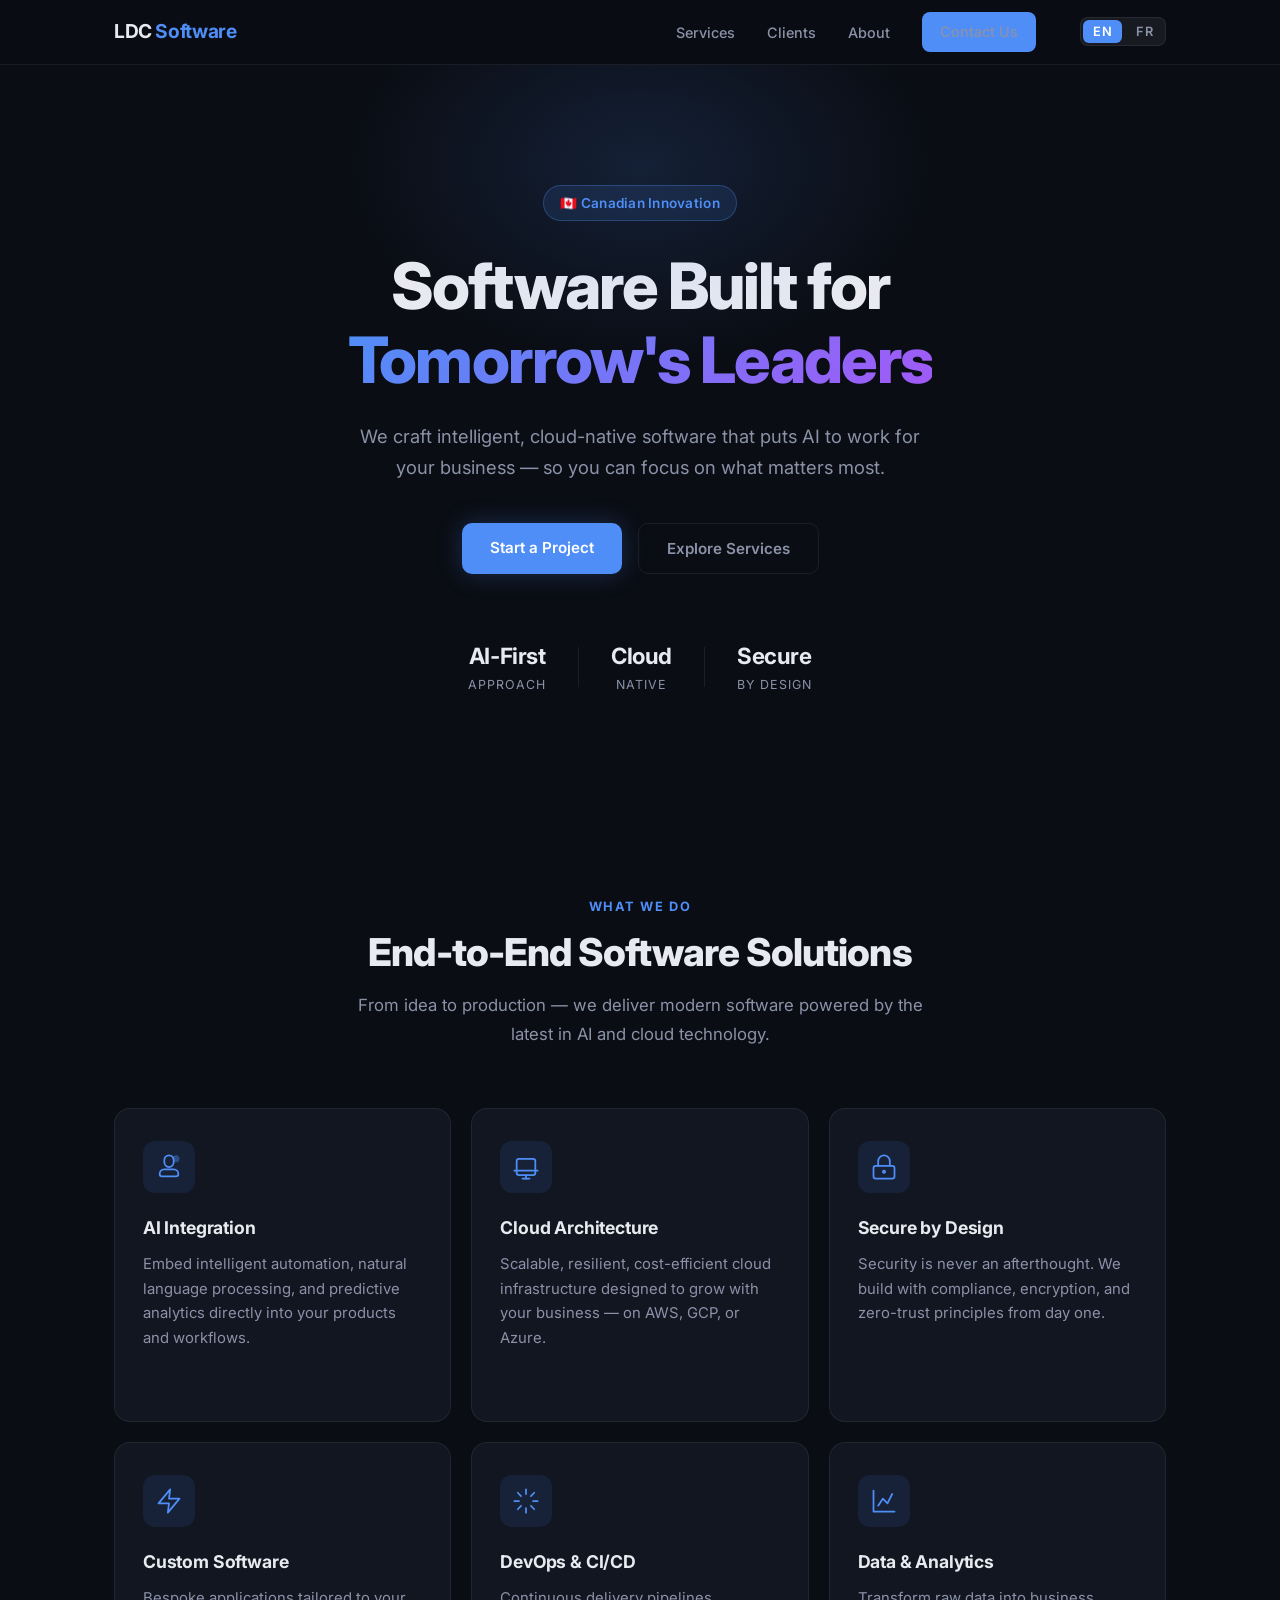
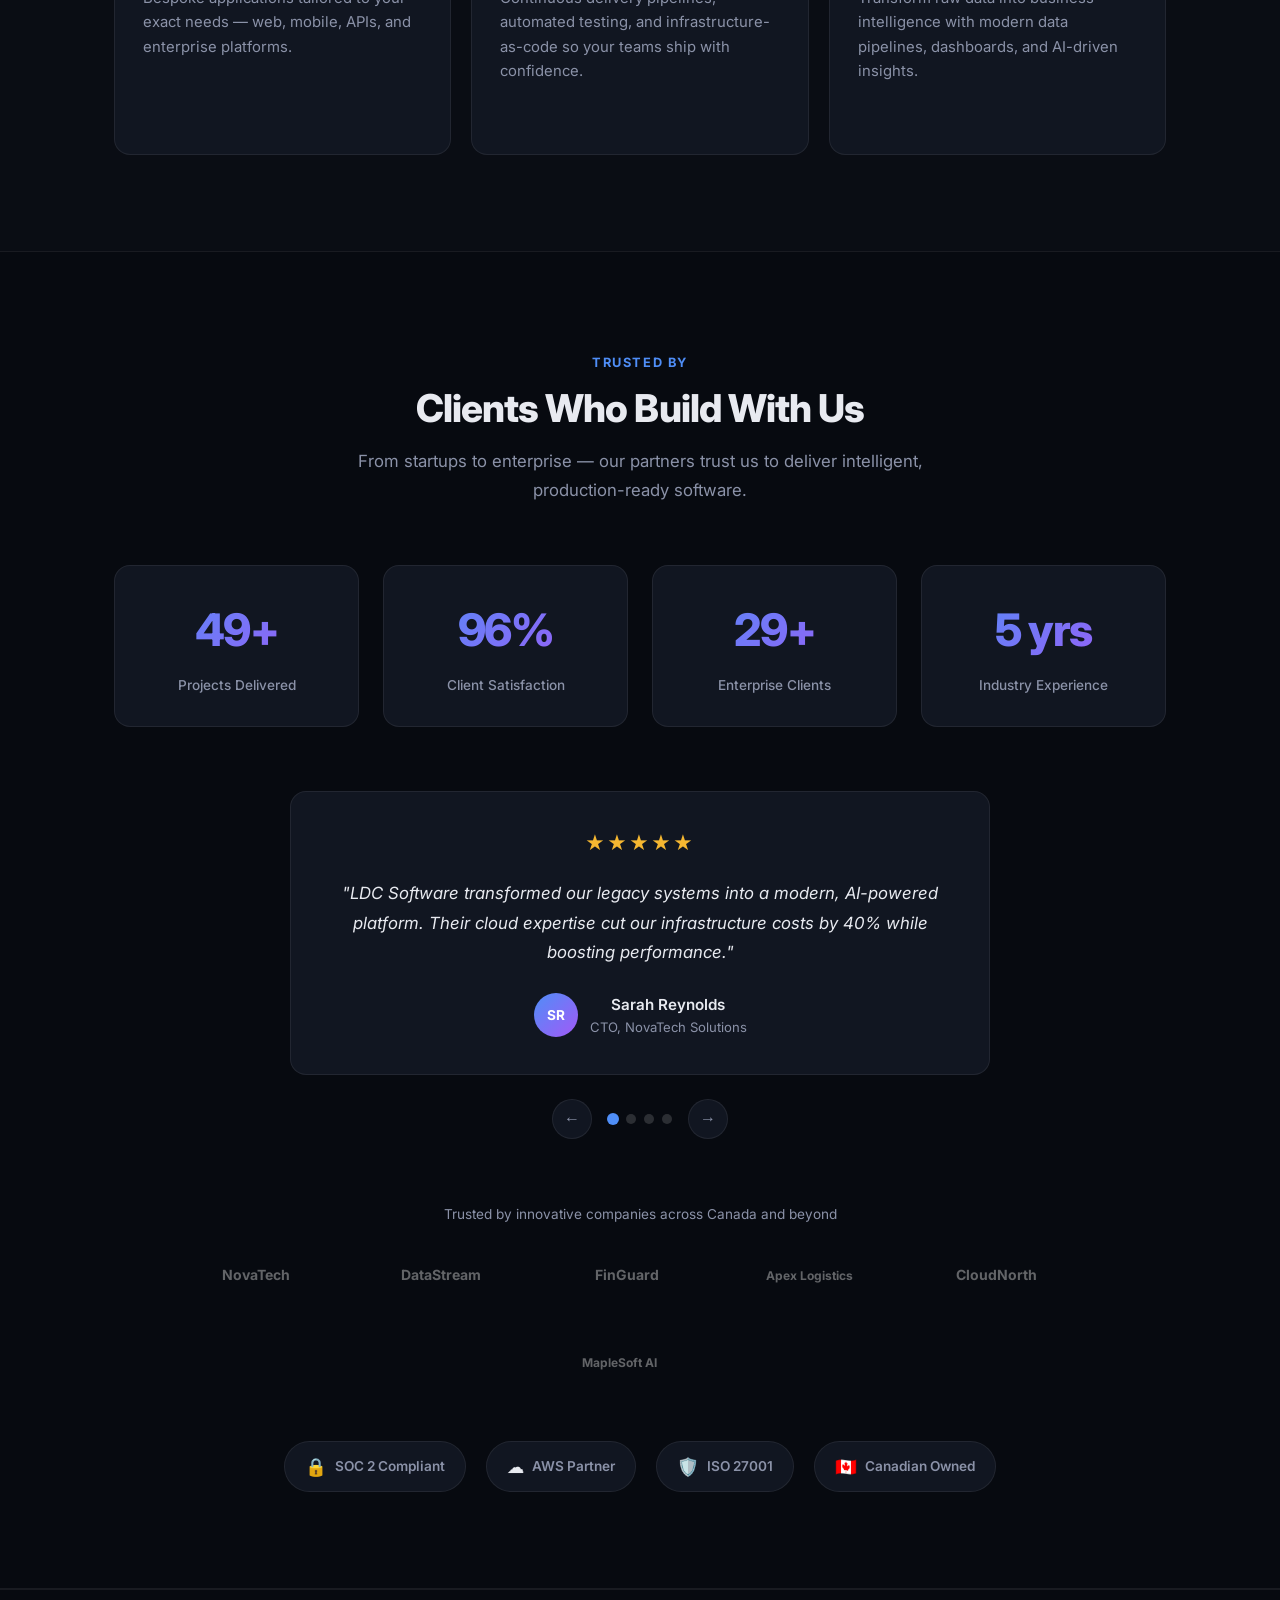
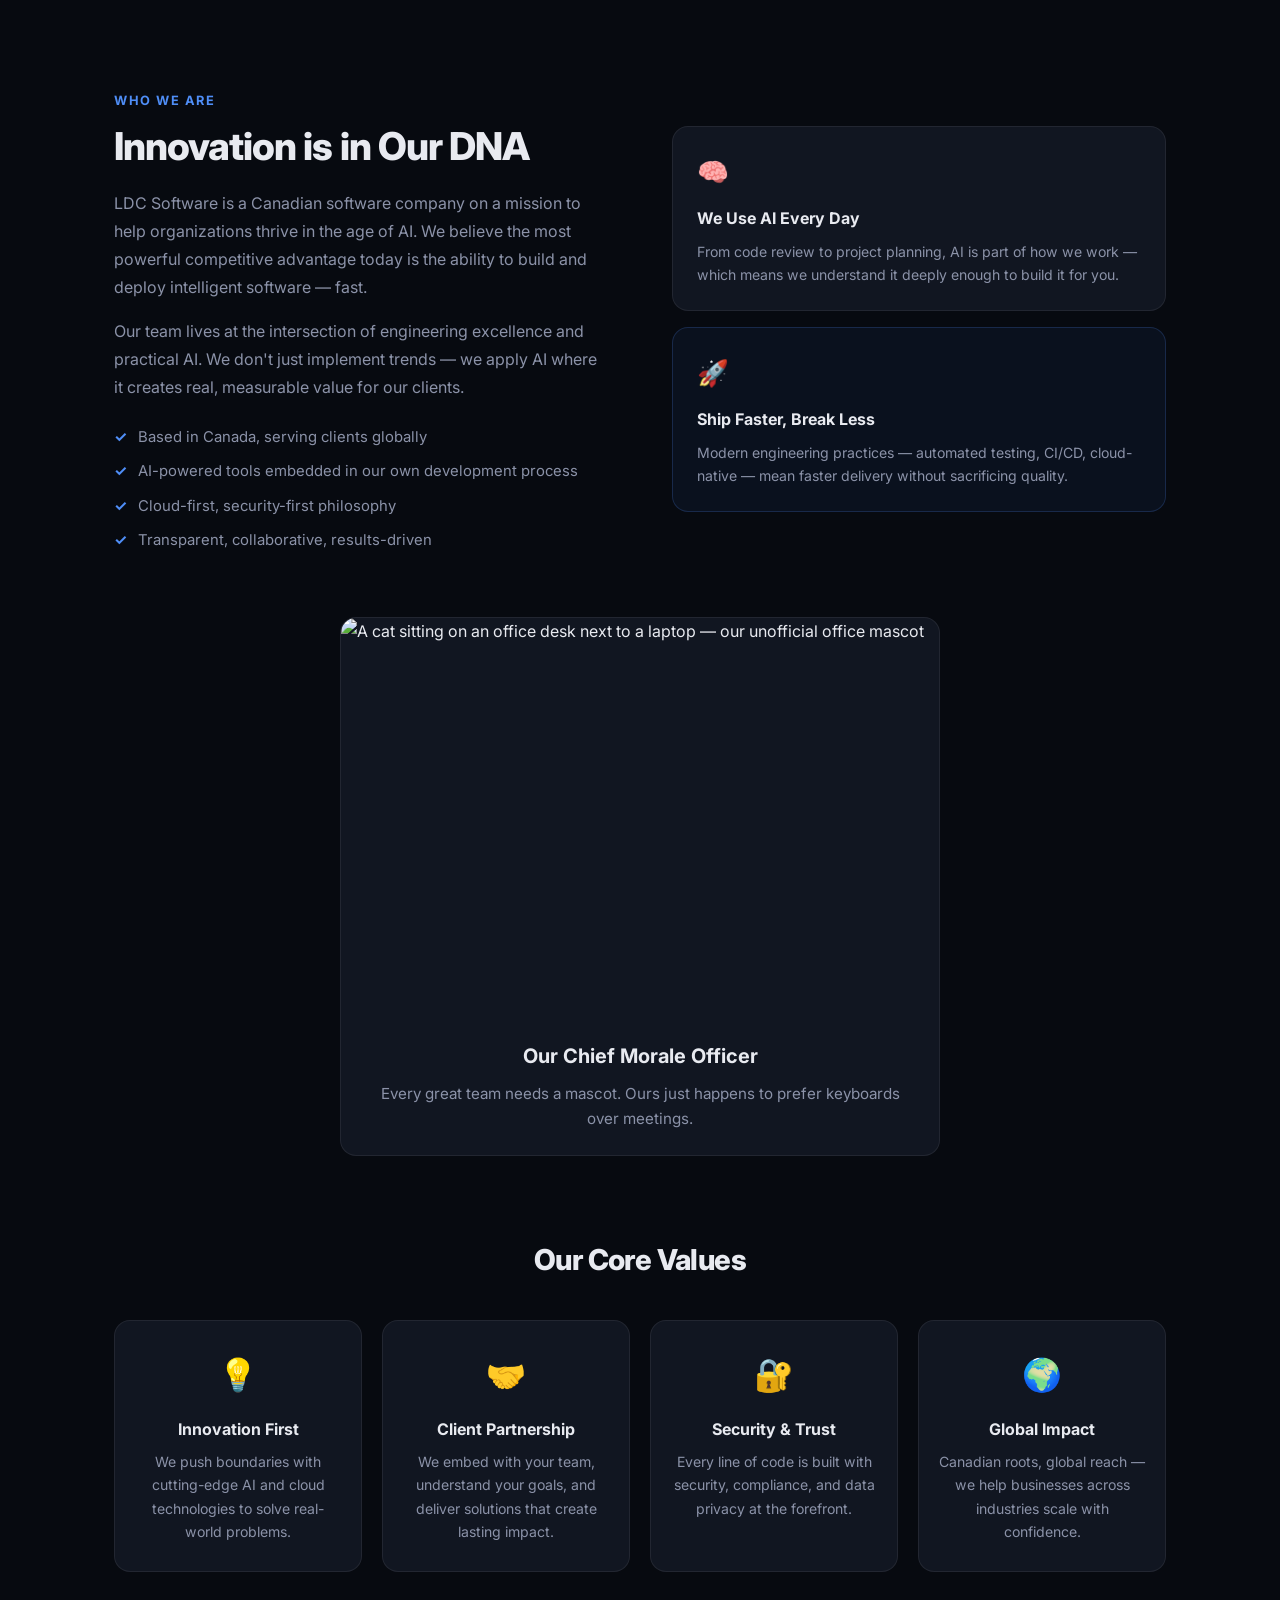
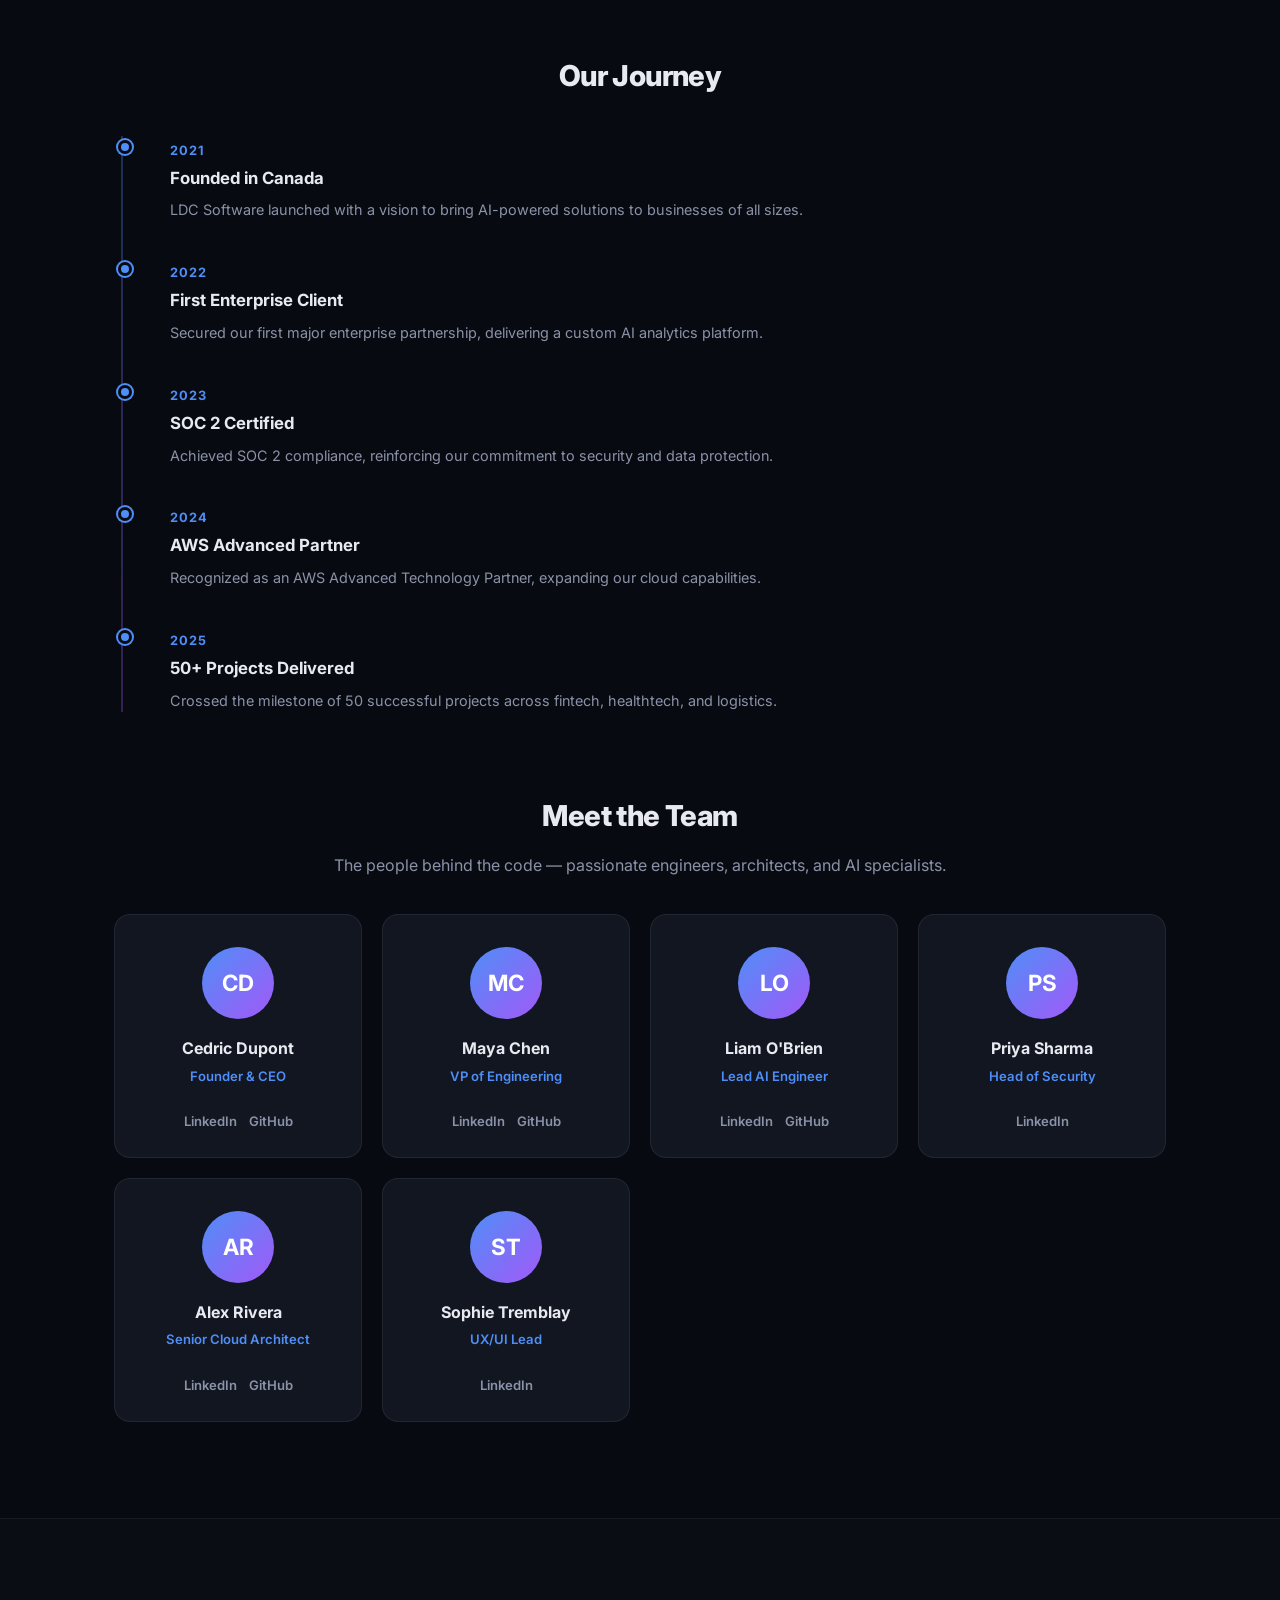
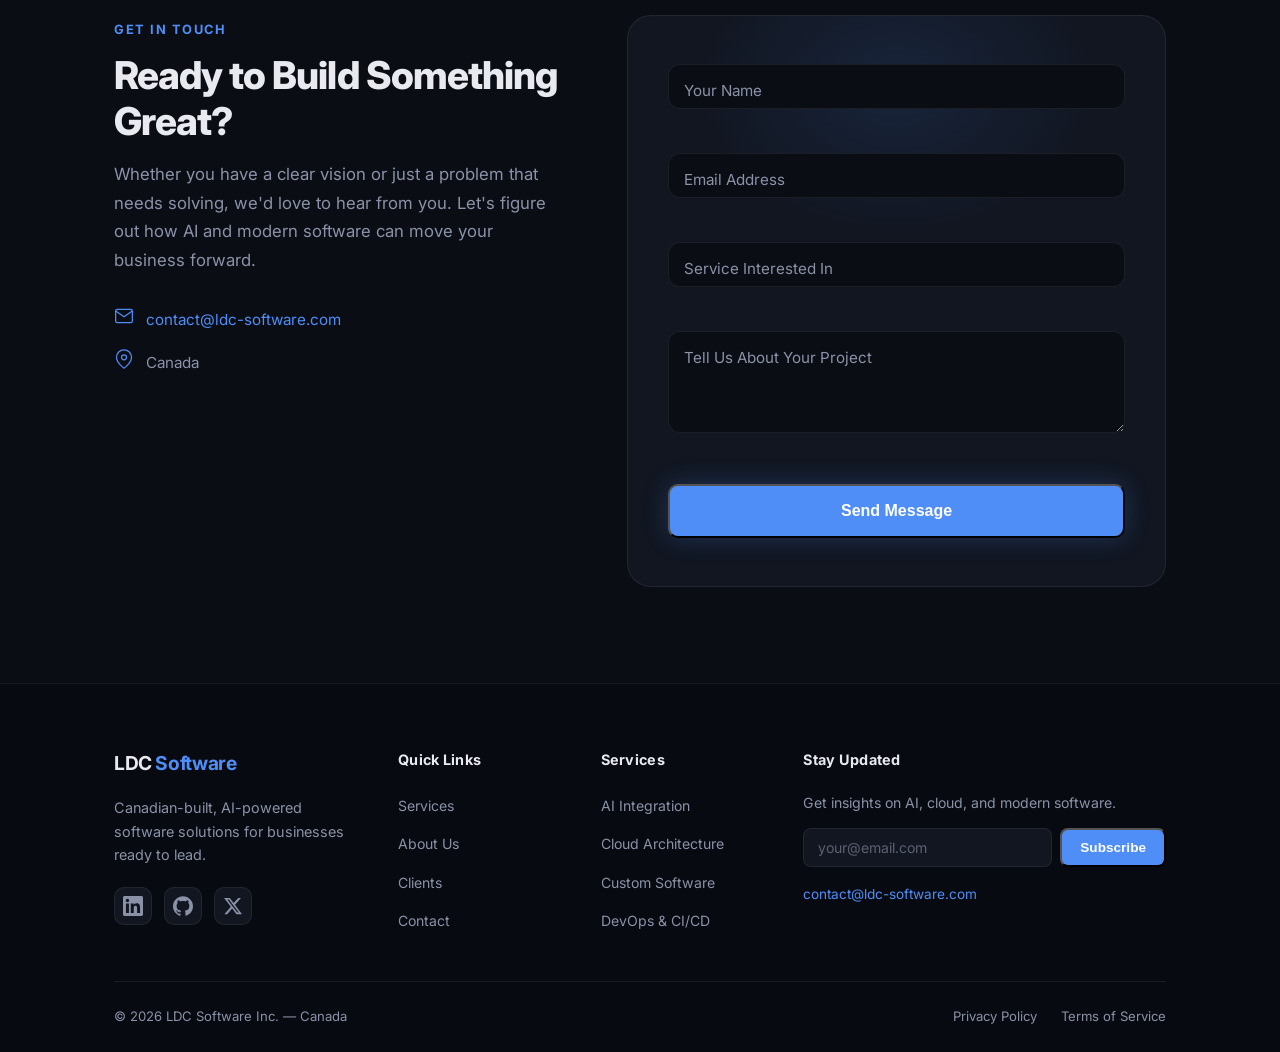
==== index.html @ b7e79dba "fix: cache-bust main.js to force i18n reload in browsers (LDC-26) Add ?v=2 version fingerprint to ma" ====
<!DOCTYPE html>
<html lang="en">
<head>
  <meta charset="UTF-8" />
  <meta name="viewport" content="width=device-width, initial-scale=1.0" />
  <meta name="description" content="LDC Software — Innovative AI-powered software solutions for Canadian businesses and beyond. Cloud-native, secure, and built with AI." />
  <meta name="robots" content="index, follow" />
  <meta name="author" content="LDC Software Inc." />
  <meta name="theme-color" content="#0a0d14" />
  <title>LDC Software | Innovative AI-Powered Solutions</title>

  <!-- Favicon -->
  <link rel="icon" type="image/svg+xml" href="data:image/svg+xml,%3Csvg xmlns='http://www.w3.org/2000/svg' viewBox='0 0 32 32'%3E%3Crect width='32' height='32' rx='6' fill='%230a0d14'/%3E%3Ctext x='4' y='23' font-family='system-ui,sans-serif' font-size='20' font-weight='800' fill='%234f8ef7'%3ELDC%3C/text%3E%3C/svg%3E" />

  <!-- Canonical URL -->
  <link rel="canonical" href="https://www.ldc-software.com/" />

  <!-- Open Graph -->
  <meta property="og:type" content="website" />
  <meta property="og:title" content="LDC Software | Innovative AI-Powered Solutions" />
  <meta property="og:description" content="We craft intelligent, cloud-native software that puts AI to work for your business — so you can focus on what matters most." />
  <meta property="og:url" content="https://www.ldc-software.com/" />
  <meta property="og:site_name" content="LDC Software" />
  <meta property="og:locale" content="en_CA" />
  <meta property="og:image" content="https://www.ldc-software.com/og-image.png" />
  <meta property="og:image:width" content="1200" />
  <meta property="og:image:height" content="630" />
  <meta property="og:image:alt" content="LDC Software — AI-powered software solutions" />

  <!-- Twitter Card -->
  <meta name="twitter:card" content="summary_large_image" />
  <meta name="twitter:title" content="LDC Software | Innovative AI-Powered Solutions" />
  <meta name="twitter:description" content="We craft intelligent, cloud-native software that puts AI to work for your business." />
  <meta name="twitter:image" content="https://www.ldc-software.com/og-image.png" />
  <meta name="twitter:image:alt" content="LDC Software — AI-powered software solutions" />
  <!-- Preconnect & Font Loading -->
  <link rel="preconnect" href="https://fonts.googleapis.com" />
  <link rel="preconnect" href="https://fonts.gstatic.com" crossorigin />
  <link rel="preload" href="https://fonts.googleapis.com/css2?family=Inter:wght@300;400;500;600;700;800&display=swap" as="style" />
  <link href="https://fonts.googleapis.com/css2?family=Inter:wght@300;400;500;600;700;800&display=swap" rel="stylesheet" />

  <!-- Preload critical JS -->
  <link rel="preload" href="main.js?v=2" as="script" />

  <!-- JSON-LD Structured Data -->
  <script type="application/ld+json">
  {
    "@context": "https://schema.org",
    "@type": "Organization",
    "name": "LDC Software Inc.",
    "url": "https://www.ldc-software.com",
    "logo": "https://www.ldc-software.com/logo.png",
    "description": "Canadian software company delivering innovative AI-powered, cloud-native software solutions for businesses.",
    "foundingDate": "2021",
    "foundingLocation": {
      "@type": "Place",
      "name": "Canada"
    },
    "contactPoint": {
      "@type": "ContactPoint",
      "email": "contact@ldc-software.com",
      "contactType": "customer service",
      "availableLanguage": ["English", "French"]
    },
    "sameAs": [],
    "areaServed": {
      "@type": "Country",
      "name": "Canada"
    },
    "knowsAbout": [
      "Artificial Intelligence",
      "Cloud Architecture",
      "Custom Software Development",
      "DevOps",
      "Data Analytics",
      "Cybersecurity"
    ]
  }
  </script>
  <script type="application/ld+json">
  {
    "@context": "https://schema.org",
    "@type": "WebSite",
    "name": "LDC Software",
    "url": "https://www.ldc-software.com",
    "description": "Innovative AI-powered software solutions for Canadian businesses and beyond.",
    "inLanguage": ["en", "fr"],
    "publisher": {
      "@type": "Organization",
      "name": "LDC Software Inc."
    }
  }
  </script>

  <!-- Critical CSS (above-the-fold) -->
  <style>
    *, *::before, *::after { box-sizing: border-box; margin: 0; padding: 0; }
    :root {
      --bg: #0a0d14; --bg-card: #111621; --bg-dark: #070a10;
      --border: rgba(255,255,255,0.07); --text: #e8eaf0; --text-muted: #8b92a8;
      --accent: #4f8ef7; --accent-2: #a259f7; --accent-glow: rgba(79,142,247,0.25);
      --radius: 16px; --font: 'Inter', system-ui, sans-serif;
    }
    html { scroll-behavior: smooth; }
    body {
      background: var(--bg); color: var(--text); font-family: var(--font);
      font-size: 16px; line-height: 1.65; -webkit-font-smoothing: antialiased;
    }
    .container { max-width: 1100px; margin: 0 auto; padding: 0 24px; }
    .nav {
      position: sticky; top: 0; z-index: 100; backdrop-filter: blur(16px);
      background: rgba(10,13,20,0.85); border-bottom: 1px solid var(--border);
      transition: background 0.3s, box-shadow 0.3s;
    }
    .nav-inner { display: flex; align-items: center; justify-content: space-between; height: 64px; }
    .logo { font-size: 1.2rem; font-weight: 700; color: var(--text); text-decoration: none; letter-spacing: -0.02em; }
    .logo span { color: var(--accent); }
    .nav-links { list-style: none; display: flex; align-items: center; gap: 32px; }
    .nav-links a { color: var(--text-muted); text-decoration: none; font-size: 0.9rem; font-weight: 500; transition: color 0.2s; }
    .nav-hamburger { display: none; }
    .btn {
      display: inline-block; padding: 12px 28px; border-radius: 10px;
      font-size: 0.95rem; font-weight: 600; text-decoration: none; transition: all 0.2s; cursor: pointer;
    }
    .btn-sm { padding: 8px 18px; font-size: 0.85rem; border-radius: 8px; background: var(--accent); color: #fff; }
    .btn-primary { background: var(--accent); color: #fff; box-shadow: 0 0 24px var(--accent-glow); }
    .btn-ghost { background: transparent; color: var(--text-muted); border: 1px solid var(--border); }
    .hero { position: relative; padding: 120px 0 100px; text-align: center; overflow: hidden; }
    .hero-glow {
      position: absolute; top: -100px; left: 50%; transform: translateX(-50%);
      width: 600px; height: 400px;
      background: radial-gradient(ellipse, rgba(79,142,247,0.15) 0%, transparent 70%); pointer-events: none;
    }
    .hero-badge {
      display: inline-block; background: rgba(79,142,247,0.12); border: 1px solid rgba(79,142,247,0.3);
      color: var(--accent); padding: 6px 16px; border-radius: 999px;
      font-size: 0.85rem; font-weight: 600; margin-bottom: 28px;
    }
    .hero-title { font-size: clamp(2.4rem, 5vw, 4rem); font-weight: 800; line-height: 1.15; letter-spacing: -0.03em; margin-bottom: 24px; }
    .gradient-text {
      background: linear-gradient(135deg, var(--accent), var(--accent-2));
      -webkit-background-clip: text; -webkit-text-fill-color: transparent; background-clip: text;
    }
    .hero-subtitle { color: var(--text-muted); font-size: 1.15rem; max-width: 560px; margin: 0 auto 40px; line-height: 1.7; }
    .hero-actions { display: flex; justify-content: center; gap: 16px; flex-wrap: wrap; margin-bottom: 64px; }
    .hero-stats { display: flex; justify-content: center; align-items: center; gap: 32px; flex-wrap: wrap; }
    .stat { display: flex; flex-direction: column; align-items: center; }
    .stat-number { font-size: 1.4rem; font-weight: 700; color: var(--text); letter-spacing: -0.02em; }
    .stat-label { font-size: 0.78rem; color: var(--text-muted); text-transform: uppercase; letter-spacing: 0.08em; }
    .stat-divider { width: 1px; height: 40px; background: var(--border); }
    .lang-toggle { display: flex; gap: 4px; background: rgba(255,255,255,0.05); border-radius: 8px; padding: 3px; }
    .lang-btn { background: transparent; border: none; color: var(--text-muted); padding: 4px 10px; border-radius: 6px; font-size: 0.8rem; font-weight: 600; cursor: pointer; }
    .lang-btn.active { background: var(--accent); color: #fff; }
    .skip-link {
      position: absolute; left: -9999px; top: auto; width: 1px; height: 1px; overflow: hidden;
      background: var(--accent); color: #fff; padding: 12px 24px; border-radius: 0 0 8px 0;
      font-size: 0.9rem; font-weight: 600; text-decoration: none; z-index: 9999;
    }
    .skip-link:focus { position: fixed; left: 0; top: 0; width: auto; height: auto; overflow: visible; }
  </style>

  <!-- Defer non-critical CSS -->
  <link rel="stylesheet" href="styles.css" media="print" onload="this.media='all'" />
  <noscript><link rel="stylesheet" href="styles.css" /></noscript>
</head>
<body>

  <!-- Skip to main content (accessibility) -->
  <a href="#main-content" class="skip-link">Skip to main content</a>

  <!-- Navigation -->
  <nav class="nav" id="main-nav">
    <div class="container nav-inner">
      <a href="#" class="logo" id="logo-home" aria-label="LDC Software — scroll to top">LDC <span>Software</span></a>
      <button class="nav-hamburger" id="nav-hamburger" aria-label="Open navigation menu" aria-expanded="false" aria-controls="nav-menu">
        <span class="hamburger-line"></span>
        <span class="hamburger-line"></span>
        <span class="hamburger-line"></span>
      </button>
      <ul class="nav-links" id="nav-menu" role="list">
        <li><a href="#services" class="nav-link" data-section="services" data-i18n="nav_services">Services</a></li>
        <li><a href="#social-proof" class="nav-link" data-section="social-proof" data-i18n="nav_clients">Clients</a></li>
        <li><a href="#about" class="nav-link" data-section="about" data-i18n="nav_about">About</a></li>
        <li><a href="#contact" class="btn btn-sm" data-i18n="nav_contact">Contact Us</a></li>
        <li>
          <div class="lang-toggle" role="radiogroup" aria-label="Language">
            <button class="lang-btn active" data-lang="en" role="radio" aria-checked="true">EN</button>
            <button class="lang-btn" data-lang="fr" role="radio" aria-checked="false">FR</button>
          </div>
        </li>
      </ul>
    </div>
  </nav>

  <main id="main-content">
  <!-- Hero -->
  <section class="hero">
    <div class="container">
      <div class="hero-badge" data-i18n="hero_badge">🇨🇦 Canadian Innovation</div>
      <h1 class="hero-title" data-i18n="hero_title_html">
        Software Built for<br />
        <span class="gradient-text">Tomorrow's Leaders</span>
      </h1>
      <p class="hero-subtitle" data-i18n="hero_subtitle">
        We craft intelligent, cloud-native software that puts AI to work for your business —
        so you can focus on what matters most.
      </p>
      <div class="hero-actions">
        <a href="#contact" class="btn btn-primary" data-i18n="hero_cta_1">Start a Project</a>
        <a href="#services" class="btn btn-ghost" data-i18n="hero_cta_2">Explore Services</a>
      </div>
      <div class="hero-stats">
        <div class="stat">
          <span class="stat-number" data-i18n="hero_stat1_num">AI-First</span>
          <span class="stat-label" data-i18n="hero_stat1_label">Approach</span>
        </div>
        <div class="stat-divider"></div>
        <div class="stat">
          <span class="stat-number" data-i18n="hero_stat2_num">Cloud</span>
          <span class="stat-label" data-i18n="hero_stat2_label">Native</span>
        </div>
        <div class="stat-divider"></div>
        <div class="stat">
          <span class="stat-number" data-i18n="hero_stat3_num">Secure</span>
          <span class="stat-label" data-i18n="hero_stat3_label">By Design</span>
        </div>
      </div>
    </div>
    <div class="hero-glow"></div>
  </section>

  <!-- Services -->
  <section class="section" id="services">
    <div class="container">
      <div class="section-header">
        <span class="section-tag" data-i18n="services_tag">What We Do</span>
        <h2 class="section-title" data-i18n="services_title">End-to-End Software Solutions</h2>
        <p class="section-desc" data-i18n="services_desc">
          From idea to production — we deliver modern software powered by the latest in AI and cloud technology.
        </p>
      </div>

      <div class="services-grid">
        <a href="#contact" class="service-card reveal-on-scroll" aria-label="AI Integration — learn more">
          <div class="service-icon" aria-hidden="true">
            <svg width="28" height="28" viewBox="0 0 24 24" fill="none" stroke="currentColor" stroke-width="1.5" stroke-linecap="round" stroke-linejoin="round">
              <path d="M12 2a4 4 0 0 1 4 4v2a4 4 0 0 1-8 0V6a4 4 0 0 1 4-4z"/>
              <path d="M16 14H8a4 4 0 0 0-4 4v0a2 2 0 0 0 2 2h12a2 2 0 0 0 2-2v0a4 4 0 0 0-4-4z"/>
              <circle cx="18" cy="5" r="3" fill="currentColor" stroke="none" opacity="0.4"/>
            </svg>
          </div>
          <h3 class="service-title" data-i18n="svc1_title">AI Integration</h3>
          <p class="service-desc" data-i18n="svc1_desc">Embed intelligent automation, natural language processing, and predictive analytics directly into your products and workflows.</p>
          <span class="service-link" data-i18n="svc_learn_html">Learn more <span aria-hidden="true">&rarr;</span></span>
        </a>
        <a href="#contact" class="service-card reveal-on-scroll" aria-label="Cloud Architecture — learn more">
          <div class="service-icon" aria-hidden="true">
            <svg width="28" height="28" viewBox="0 0 24 24" fill="none" stroke="currentColor" stroke-width="1.5" stroke-linecap="round" stroke-linejoin="round">
              <path d="M6 19a2 2 0 0 1-2-2V7a2 2 0 0 1 2-2h12a2 2 0 0 1 2 2v10a2 2 0 0 1-2 2H6z"/>
              <path d="M2 15h20"/>
              <path d="M9 22h6"/>
              <path d="M12 19v3"/>
            </svg>
          </div>
          <h3 class="service-title" data-i18n="svc2_title">Cloud Architecture</h3>
          <p class="service-desc" data-i18n="svc2_desc">Scalable, resilient, cost-efficient cloud infrastructure designed to grow with your business — on AWS, GCP, or Azure.</p>
          <span class="service-link" data-i18n="svc_learn_html">Learn more <span aria-hidden="true">&rarr;</span></span>
        </a>
        <a href="#contact" class="service-card reveal-on-scroll" aria-label="Secure by Design — learn more">
          <div class="service-icon" aria-hidden="true">
            <svg width="28" height="28" viewBox="0 0 24 24" fill="none" stroke="currentColor" stroke-width="1.5" stroke-linecap="round" stroke-linejoin="round">
              <rect x="3" y="11" width="18" height="11" rx="2"/>
              <path d="M7 11V7a5 5 0 0 1 10 0v4"/>
              <circle cx="12" cy="16" r="1"/>
            </svg>
          </div>
          <h3 class="service-title" data-i18n="svc3_title">Secure by Design</h3>
          <p class="service-desc" data-i18n="svc3_desc">Security is never an afterthought. We build with compliance, encryption, and zero-trust principles from day one.</p>
          <span class="service-link" data-i18n="svc_learn_html">Learn more <span aria-hidden="true">&rarr;</span></span>
        </a>
        <a href="#contact" class="service-card reveal-on-scroll" aria-label="Custom Software — learn more">
          <div class="service-icon" aria-hidden="true">
            <svg width="28" height="28" viewBox="0 0 24 24" fill="none" stroke="currentColor" stroke-width="1.5" stroke-linecap="round" stroke-linejoin="round">
              <path d="M13 2L3 14h9l-1 8 10-12h-9l1-8z"/>
            </svg>
          </div>
          <h3 class="service-title" data-i18n="svc4_title">Custom Software</h3>
          <p class="service-desc" data-i18n="svc4_desc">Bespoke applications tailored to your exact needs — web, mobile, APIs, and enterprise platforms.</p>
          <span class="service-link" data-i18n="svc_learn_html">Learn more <span aria-hidden="true">&rarr;</span></span>
        </a>
        <a href="#contact" class="service-card reveal-on-scroll" aria-label="DevOps and CI/CD — learn more">
          <div class="service-icon" aria-hidden="true">
            <svg width="28" height="28" viewBox="0 0 24 24" fill="none" stroke="currentColor" stroke-width="1.5" stroke-linecap="round" stroke-linejoin="round">
              <path d="M12 2v4M12 18v4M4.93 4.93l2.83 2.83M16.24 16.24l2.83 2.83M2 12h4M18 12h4M4.93 19.07l2.83-2.83M16.24 7.76l2.83-2.83"/>
            </svg>
          </div>
          <h3 class="service-title" data-i18n="svc5_title">DevOps & CI/CD</h3>
          <p class="service-desc" data-i18n="svc5_desc">Continuous delivery pipelines, automated testing, and infrastructure-as-code so your teams ship with confidence.</p>
          <span class="service-link" data-i18n="svc_learn_html">Learn more <span aria-hidden="true">&rarr;</span></span>
        </a>
        <a href="#contact" class="service-card reveal-on-scroll" aria-label="Data and Analytics — learn more">
          <div class="service-icon" aria-hidden="true">
            <svg width="28" height="28" viewBox="0 0 24 24" fill="none" stroke="currentColor" stroke-width="1.5" stroke-linecap="round" stroke-linejoin="round">
              <path d="M3 3v18h18"/>
              <path d="M7 16l4-6 4 4 4-8"/>
            </svg>
          </div>
          <h3 class="service-title" data-i18n="svc6_title">Data & Analytics</h3>
          <p class="service-desc" data-i18n="svc6_desc">Transform raw data into business intelligence with modern data pipelines, dashboards, and AI-driven insights.</p>
          <span class="service-link" data-i18n="svc_learn_html">Learn more <span aria-hidden="true">&rarr;</span></span>
        </a>
      </div>
    </div>
  </section>

  <!-- Social Proof -->
  <section class="section section-dark" id="social-proof">
    <div class="container">
      <div class="section-header">
        <span class="section-tag" data-i18n="proof_tag">Trusted By</span>
        <h2 class="section-title" data-i18n="proof_title">Clients Who Build With Us</h2>
        <p class="section-desc" data-i18n="proof_desc">
          From startups to enterprise — our partners trust us to deliver intelligent, production-ready software.
        </p>
      </div>

      <!-- Stats Counter -->
      <div class="proof-stats" aria-label="Key metrics">
        <div class="proof-stat">
          <span class="proof-stat-number" data-target="50" data-suffix="+">0</span>
          <span class="proof-stat-label" data-i18n="proof_stat1">Projects Delivered</span>
        </div>
        <div class="proof-stat">
          <span class="proof-stat-number" data-target="98" data-suffix="%">0</span>
          <span class="proof-stat-label" data-i18n="proof_stat2">Client Satisfaction</span>
        </div>
        <div class="proof-stat">
          <span class="proof-stat-number" data-target="30" data-suffix="+">0</span>
          <span class="proof-stat-label" data-i18n="proof_stat3">Enterprise Clients</span>
        </div>
        <div class="proof-stat">
          <span class="proof-stat-number" data-target="5" data-suffix=" yrs">0</span>
          <span class="proof-stat-label" data-i18n="proof_stat4">Industry Experience</span>
        </div>
      </div>

      <!-- Testimonial Carousel -->
      <div class="testimonial-carousel" role="region" aria-label="Client testimonials" aria-roledescription="carousel">
        <div class="testimonial-track" aria-live="polite">
          <div class="testimonial-slide active" role="group" aria-roledescription="slide" aria-label="Testimonial 1 of 4">
            <div class="testimonial-card">
              <div class="testimonial-stars" aria-label="5 out of 5 stars">★★★★★</div>
              <blockquote class="testimonial-quote">
                "LDC Software transformed our legacy systems into a modern, AI-powered platform. Their cloud expertise cut our infrastructure costs by 40% while boosting performance."
              </blockquote>
              <div class="testimonial-author">
                <div class="testimonial-avatar" aria-hidden="true">SR</div>
                <div>
                  <p class="testimonial-name">Sarah Reynolds</p>
                  <p class="testimonial-role">CTO, NovaTech Solutions</p>
                </div>
              </div>
            </div>
          </div>
          <div class="testimonial-slide" role="group" aria-roledescription="slide" aria-label="Testimonial 2 of 4">
            <div class="testimonial-card">
              <div class="testimonial-stars" aria-label="5 out of 5 stars">★★★★★</div>
              <blockquote class="testimonial-quote">
                "The team delivered our custom analytics dashboard in record time. Their AI integration expertise is genuinely world-class — it's now our biggest competitive edge."
              </blockquote>
              <div class="testimonial-author">
                <div class="testimonial-avatar" aria-hidden="true">MP</div>
                <div>
                  <p class="testimonial-name">Marcus Pelletier</p>
                  <p class="testimonial-role">VP Engineering, DataStream Inc.</p>
                </div>
              </div>
            </div>
          </div>
          <div class="testimonial-slide" role="group" aria-roledescription="slide" aria-label="Testimonial 3 of 4">
            <div class="testimonial-card">
              <div class="testimonial-stars" aria-label="5 out of 5 stars">★★★★★</div>
              <blockquote class="testimonial-quote">
                "Security-first is not just a buzzword with LDC. They architected our fintech platform with zero-trust principles, and we passed SOC 2 compliance on the first audit."
              </blockquote>
              <div class="testimonial-author">
                <div class="testimonial-avatar" aria-hidden="true">AL</div>
                <div>
                  <p class="testimonial-name">Anika Larsen</p>
                  <p class="testimonial-role">CEO, FinGuard Technologies</p>
                </div>
              </div>
            </div>
          </div>
          <div class="testimonial-slide" role="group" aria-roledescription="slide" aria-label="Testimonial 4 of 4">
            <div class="testimonial-card">
              <div class="testimonial-stars" aria-label="5 out of 5 stars">★★★★★</div>
              <blockquote class="testimonial-quote">
                "From initial concept to production deployment, LDC was an extension of our team. Their DevOps pipeline cut our release cycle from weeks to hours."
              </blockquote>
              <div class="testimonial-author">
                <div class="testimonial-avatar" aria-hidden="true">JW</div>
                <div>
                  <p class="testimonial-name">James Whitfield</p>
                  <p class="testimonial-role">Director of Product, Apex Logistics</p>
                </div>
              </div>
            </div>
          </div>
        </div>
        <div class="testimonial-controls">
          <button class="testimonial-btn testimonial-prev" aria-label="Previous testimonial">&larr;</button>
          <div class="testimonial-dots" role="tablist" aria-label="Testimonial navigation">
            <button class="testimonial-dot active" role="tab" aria-selected="true" aria-label="Show testimonial 1"></button>
            <button class="testimonial-dot" role="tab" aria-selected="false" aria-label="Show testimonial 2"></button>
            <button class="testimonial-dot" role="tab" aria-selected="false" aria-label="Show testimonial 3"></button>
            <button class="testimonial-dot" role="tab" aria-selected="false" aria-label="Show testimonial 4"></button>
          </div>
          <button class="testimonial-btn testimonial-next" aria-label="Next testimonial">&rarr;</button>
        </div>
      </div>

      <!-- Client Logos -->
      <div class="client-logos" aria-label="Our clients">
        <p class="client-logos-label">Trusted by innovative companies across Canada and beyond</p>
        <div class="logo-bar">
          <div class="client-logo">
            <svg width="120" height="32" viewBox="0 0 120 32" fill="currentColor" aria-label="NovaTech">
              <text x="10" y="22" font-family="Inter, sans-serif" font-size="14" font-weight="700">NovaTech</text>
            </svg>
          </div>
          <div class="client-logo">
            <svg width="120" height="32" viewBox="0 0 120 32" fill="currentColor" aria-label="DataStream">
              <text x="5" y="22" font-family="Inter, sans-serif" font-size="14" font-weight="700">DataStream</text>
            </svg>
          </div>
          <div class="client-logo">
            <svg width="120" height="32" viewBox="0 0 120 32" fill="currentColor" aria-label="FinGuard">
              <text x="15" y="22" font-family="Inter, sans-serif" font-size="14" font-weight="700">FinGuard</text>
            </svg>
          </div>
          <div class="client-logo">
            <svg width="120" height="32" viewBox="0 0 120 32" fill="currentColor" aria-label="Apex Logistics">
              <text x="2" y="22" font-family="Inter, sans-serif" font-size="12" font-weight="700">Apex Logistics</text>
            </svg>
          </div>
          <div class="client-logo">
            <svg width="120" height="32" viewBox="0 0 120 32" fill="currentColor" aria-label="CloudNorth">
              <text x="8" y="22" font-family="Inter, sans-serif" font-size="14" font-weight="700">CloudNorth</text>
            </svg>
          </div>
          <div class="client-logo">
            <svg width="120" height="32" viewBox="0 0 120 32" fill="currentColor" aria-label="MapleSoft AI">
              <text x="2" y="22" font-family="Inter, sans-serif" font-size="12" font-weight="700">MapleSoft AI</text>
            </svg>
          </div>
        </div>
      </div>

      <!-- Trust Badges -->
      <div class="trust-badges" aria-label="Trust certifications">
        <div class="trust-badge">
          <span class="trust-badge-icon">🔒</span>
          <span class="trust-badge-text">SOC 2 Compliant</span>
        </div>
        <div class="trust-badge">
          <span class="trust-badge-icon">☁️</span>
          <span class="trust-badge-text">AWS Partner</span>
        </div>
        <div class="trust-badge">
          <span class="trust-badge-icon">🛡️</span>
          <span class="trust-badge-text">ISO 27001</span>
        </div>
        <div class="trust-badge">
          <span class="trust-badge-icon">🇨🇦</span>
          <span class="trust-badge-text">Canadian Owned</span>
        </div>
      </div>
    </div>
  </section>

  <!-- About -->
  <section class="section section-dark" id="about">
    <div class="container">
      <!-- Story & Mission -->
      <div class="about-grid">
        <div class="about-content">
          <span class="section-tag" data-i18n="about_tag">Who We Are</span>
          <h2 class="section-title" data-i18n="about_title">Innovation is in Our DNA</h2>
          <p data-i18n="about_p1">
            LDC Software is a Canadian software company on a mission to help organizations thrive in the age of AI.
            We believe the most powerful competitive advantage today is the ability to build and deploy intelligent software — fast.
          </p>
          <p data-i18n="about_p2">
            Our team lives at the intersection of engineering excellence and practical AI. We don't just implement trends —
            we apply AI where it creates real, measurable value for our clients.
          </p>
          <ul class="check-list">
            <li data-i18n="about_li1">Based in Canada, serving clients globally</li>
            <li data-i18n="about_li2">AI-powered tools embedded in our own development process</li>
            <li data-i18n="about_li3">Cloud-first, security-first philosophy</li>
            <li data-i18n="about_li4">Transparent, collaborative, results-driven</li>
          </ul>
        </div>
        <div class="about-visual">
          <div class="visual-card">
            <div class="visual-icon">🧠</div>
            <p class="visual-title">We Use AI Every Day</p>
            <p class="visual-desc">From code review to project planning, AI is part of how we work — which means we understand it deeply enough to build it for you.</p>
          </div>
          <div class="visual-card visual-card-accent">
            <div class="visual-icon">🚀</div>
            <p class="visual-title">Ship Faster, Break Less</p>
            <p class="visual-desc">Modern engineering practices — automated testing, CI/CD, cloud-native — mean faster delivery without sacrificing quality.</p>
          </div>
        </div>
      </div>

      <!-- Office Cat — Our Mascot -->
      <div class="office-cat-section reveal-on-scroll">
        <div class="office-cat-card">
          <img
            src="https://cdn.pixabay.com/photo/2024/02/28/07/42/european-shorthair-8601492_960_720.jpg"
            alt="A cat sitting on an office desk next to a laptop — our unofficial office mascot"
            class="office-cat-img"
            loading="lazy"
            width="800"
            height="533"
          />
          <div class="office-cat-caption">
            <p class="office-cat-title" data-i18n="cat_title">Our Chief Morale Officer</p>
            <p class="office-cat-desc" data-i18n="cat_desc">Every great team needs a mascot. Ours just happens to prefer keyboards over meetings.</p>
          </div>
        </div>
      </div>

      <!-- Company Values -->
      <div class="values-section" aria-label="Our values">
        <h3 class="values-heading">Our Core Values</h3>
        <div class="values-grid">
          <div class="value-card reveal-on-scroll">
            <div class="value-icon">💡</div>
            <h4 class="value-title">Innovation First</h4>
            <p class="value-desc">We push boundaries with cutting-edge AI and cloud technologies to solve real-world problems.</p>
          </div>
          <div class="value-card reveal-on-scroll">
            <div class="value-icon">🤝</div>
            <h4 class="value-title">Client Partnership</h4>
            <p class="value-desc">We embed with your team, understand your goals, and deliver solutions that create lasting impact.</p>
          </div>
          <div class="value-card reveal-on-scroll">
            <div class="value-icon">🔐</div>
            <h4 class="value-title">Security & Trust</h4>
            <p class="value-desc">Every line of code is built with security, compliance, and data privacy at the forefront.</p>
          </div>
          <div class="value-card reveal-on-scroll">
            <div class="value-icon">🌍</div>
            <h4 class="value-title">Global Impact</h4>
            <p class="value-desc">Canadian roots, global reach — we help businesses across industries scale with confidence.</p>
          </div>
        </div>
      </div>

      <!-- Timeline / Milestones -->
      <div class="timeline-section" aria-label="Company milestones">
        <h3 class="timeline-heading">Our Journey</h3>
        <div class="timeline">
          <div class="timeline-item reveal-on-scroll" data-year="2021">
            <div class="timeline-marker"></div>
            <div class="timeline-content">
              <span class="timeline-year">2021</span>
              <h4>Founded in Canada</h4>
              <p>LDC Software launched with a vision to bring AI-powered solutions to businesses of all sizes.</p>
            </div>
          </div>
          <div class="timeline-item reveal-on-scroll" data-year="2022">
            <div class="timeline-marker"></div>
            <div class="timeline-content">
              <span class="timeline-year">2022</span>
              <h4>First Enterprise Client</h4>
              <p>Secured our first major enterprise partnership, delivering a custom AI analytics platform.</p>
            </div>
          </div>
          <div class="timeline-item reveal-on-scroll" data-year="2023">
            <div class="timeline-marker"></div>
            <div class="timeline-content">
              <span class="timeline-year">2023</span>
              <h4>SOC 2 Certified</h4>
              <p>Achieved SOC 2 compliance, reinforcing our commitment to security and data protection.</p>
            </div>
          </div>
          <div class="timeline-item reveal-on-scroll" data-year="2024">
            <div class="timeline-marker"></div>
            <div class="timeline-content">
              <span class="timeline-year">2024</span>
              <h4>AWS Advanced Partner</h4>
              <p>Recognized as an AWS Advanced Technology Partner, expanding our cloud capabilities.</p>
            </div>
          </div>
          <div class="timeline-item reveal-on-scroll" data-year="2025">
            <div class="timeline-marker"></div>
            <div class="timeline-content">
              <span class="timeline-year">2025</span>
              <h4>50+ Projects Delivered</h4>
              <p>Crossed the milestone of 50 successful projects across fintech, healthtech, and logistics.</p>
            </div>
          </div>
        </div>
      </div>

      <!-- Team Grid -->
      <div class="team-section" aria-label="Our team">
        <h3 class="team-heading">Meet the Team</h3>
        <p class="team-subtitle">The people behind the code — passionate engineers, architects, and AI specialists.</p>
        <div class="team-grid" id="team-grid">
          <!-- Rendered by JS from data -->
        </div>
      </div>
    </div>
  </section>

  <!-- CTA / Contact -->
  <section class="section" id="contact">
    <div class="container">
      <div class="contact-grid">
        <!-- Left: Info -->
        <div class="contact-info">
          <span class="section-tag" data-i18n="contact_tag">Get In Touch</span>
          <h2 class="section-title" data-i18n="contact_title">Ready to Build Something Great?</h2>
          <p class="contact-info-desc" data-i18n="contact_desc">
            Whether you have a clear vision or just a problem that needs solving, we'd love to hear from you.
            Let's figure out how AI and modern software can move your business forward.
          </p>
          <div class="contact-details">
            <div class="contact-detail">
              <span class="contact-detail-icon" aria-hidden="true">
                <svg width="20" height="20" viewBox="0 0 24 24" fill="none" stroke="currentColor" stroke-width="1.5" stroke-linecap="round" stroke-linejoin="round"><path d="M4 4h16c1.1 0 2 .9 2 2v12c0 1.1-.9 2-2 2H4c-1.1 0-2-.9-2-2V6c0-1.1.9-2 2-2z"/><polyline points="22,6 12,13 2,6"/></svg>
              </span>
              <a href="mailto:contact@ldc-software.com">contact@ldc-software.com</a>
            </div>
            <div class="contact-detail">
              <span class="contact-detail-icon" aria-hidden="true">
                <svg width="20" height="20" viewBox="0 0 24 24" fill="none" stroke="currentColor" stroke-width="1.5" stroke-linecap="round" stroke-linejoin="round"><path d="M21 10c0 7-9 13-9 13s-9-6-9-13a9 9 0 0 1 18 0z"/><circle cx="12" cy="10" r="3"/></svg>
              </span>
              <span>Canada</span>
            </div>
          </div>
        </div>

        <!-- Right: Form -->
        <div class="contact-form-wrapper">
          <div class="cta-glow"></div>
          <form class="contact-form" id="contact-form" novalidate>
            <!-- Honeypot field for spam protection -->
            <div class="hp-field" aria-hidden="true">
              <label for="hp-website">Website</label>
              <input type="text" id="hp-website" name="website" tabindex="-1" autocomplete="off" />
            </div>

            <div class="form-group">
              <div class="form-field">
                <input type="text" id="contact-name" name="name" required placeholder=" " autocomplete="name" />
                <label for="contact-name" class="floating-label" data-i18n="form_name">Your Name</label>
                <span class="field-focus-bar"></span>
                <span class="field-error" id="contact-name-error" role="alert"></span>
              </div>
            </div>

            <div class="form-group">
              <div class="form-field">
                <input type="email" id="contact-email" name="email" required placeholder=" " autocomplete="email" />
                <label for="contact-email" class="floating-label" data-i18n="form_email">Email Address</label>
                <span class="field-focus-bar"></span>
                <span class="field-error" id="contact-email-error" role="alert"></span>
              </div>
            </div>

            <div class="form-group">
              <div class="form-field">
                <select id="contact-service" name="service" required>
                  <option value="" disabled selected></option>
                  <option value="ai">AI Integration</option>
                  <option value="cloud">Cloud Architecture</option>
                  <option value="custom">Custom Software</option>
                  <option value="devops">DevOps & CI/CD</option>
                  <option value="data">Data & Analytics</option>
                  <option value="other">Other</option>
                </select>
                <label for="contact-service" class="floating-label floating-label-select" data-i18n="form_service">Service Interested In</label>
                <span class="field-focus-bar"></span>
                <span class="field-error" id="contact-service-error" role="alert"></span>
              </div>
            </div>

            <div class="form-group">
              <div class="form-field">
                <textarea id="contact-message" name="message" rows="4" required placeholder=" "></textarea>
                <label for="contact-message" class="floating-label" data-i18n="form_message">Tell Us About Your Project</label>
                <span class="field-focus-bar"></span>
                <span class="field-error" id="contact-message-error" role="alert"></span>
              </div>
            </div>

            <button type="submit" class="btn btn-primary btn-lg contact-submit" id="contact-submit">
              <span class="btn-text" data-i18n="form_submit">Send Message</span>
              <span class="btn-spinner" aria-hidden="true"></span>
            </button>
          </form>

          <!-- Success state -->
          <div class="contact-success" id="contact-success" hidden>
            <div class="success-icon" aria-hidden="true">
              <svg width="48" height="48" viewBox="0 0 24 24" fill="none" stroke="currentColor" stroke-width="2" stroke-linecap="round" stroke-linejoin="round"><path d="M22 11.08V12a10 10 0 1 1-5.93-9.14"/><polyline points="22 4 12 14.01 9 11.01"/></svg>
            </div>
            <h3 class="success-title">Message Sent!</h3>
            <p class="success-desc">Thanks for reaching out. We'll get back to you within 24 hours.</p>
          </div>
        </div>
      </div>
    </div>
  </section>
  </main>

  <!-- Footer -->
  <footer class="footer" role="contentinfo">
    <div class="container">
      <div class="footer-grid">
        <!-- Company Info -->
        <div class="footer-col footer-col-brand">
          <a href="#" class="logo" aria-label="LDC Software — back to top">LDC <span>Software</span></a>
          <p class="footer-brand-desc">Canadian-built, AI-powered software solutions for businesses ready to lead.</p>
          <div class="footer-socials">
            <a href="#" class="footer-social-link" aria-label="LinkedIn">
              <svg width="20" height="20" viewBox="0 0 24 24" fill="currentColor"><path d="M20.447 20.452h-3.554v-5.569c0-1.328-.027-3.037-1.852-3.037-1.853 0-2.136 1.445-2.136 2.939v5.667H9.351V9h3.414v1.561h.046c.477-.9 1.637-1.85 3.37-1.85 3.601 0 4.267 2.37 4.267 5.455v6.286zM5.337 7.433a2.062 2.062 0 01-2.063-2.065 2.064 2.064 0 112.063 2.065zm1.782 13.019H3.555V9h3.564v11.452zM22.225 0H1.771C.792 0 0 .774 0 1.729v20.542C0 23.227.792 24 1.771 24h20.451C23.2 24 24 23.227 24 22.271V1.729C24 .774 23.2 0 22.222 0h.003z"/></svg>
            </a>
            <a href="#" class="footer-social-link" aria-label="GitHub">
              <svg width="20" height="20" viewBox="0 0 24 24" fill="currentColor"><path d="M12 .297c-6.63 0-12 5.373-12 12 0 5.303 3.438 9.8 8.205 11.385.6.113.82-.258.82-.577 0-.285-.01-1.04-.015-2.04-3.338.724-4.042-1.61-4.042-1.61C4.422 18.07 3.633 17.7 3.633 17.7c-1.087-.744.084-.729.084-.729 1.205.084 1.838 1.236 1.838 1.236 1.07 1.835 2.809 1.305 3.495.998.108-.776.417-1.305.76-1.605-2.665-.3-5.466-1.332-5.466-5.93 0-1.31.465-2.38 1.235-3.22-.135-.303-.54-1.523.105-3.176 0 0 1.005-.322 3.3 1.23.96-.267 1.98-.399 3-.405 1.02.006 2.04.138 3 .405 2.28-1.552 3.285-1.23 3.285-1.23.645 1.653.24 2.873.12 3.176.765.84 1.23 1.91 1.23 3.22 0 4.61-2.805 5.625-5.475 5.92.42.36.81 1.096.81 2.22 0 1.606-.015 2.896-.015 3.286 0 .315.21.69.825.57C20.565 22.092 24 17.592 24 12.297c0-6.627-5.373-12-12-12"/></svg>
            </a>
            <a href="#" class="footer-social-link" aria-label="X (Twitter)">
              <svg width="20" height="20" viewBox="0 0 24 24" fill="currentColor"><path d="M18.244 2.25h3.308l-7.227 8.26 8.502 11.24H16.17l-5.214-6.817L4.99 21.75H1.68l7.73-8.835L1.254 2.25H8.08l4.713 6.231zm-1.161 17.52h1.833L7.084 4.126H5.117z"/></svg>
            </a>
          </div>
        </div>

        <!-- Quick Links -->
        <div class="footer-col">
          <h4 class="footer-col-title">Quick Links</h4>
          <ul class="footer-links">
            <li><a href="#services">Services</a></li>
            <li><a href="#about">About Us</a></li>
            <li><a href="#social-proof">Clients</a></li>
            <li><a href="#contact">Contact</a></li>
          </ul>
        </div>

        <!-- Services -->
        <div class="footer-col">
          <h4 class="footer-col-title">Services</h4>
          <ul class="footer-links">
            <li><a href="#contact">AI Integration</a></li>
            <li><a href="#contact">Cloud Architecture</a></li>
            <li><a href="#contact">Custom Software</a></li>
            <li><a href="#contact">DevOps & CI/CD</a></li>
          </ul>
        </div>

        <!-- Contact & Newsletter -->
        <div class="footer-col">
          <h4 class="footer-col-title">Stay Updated</h4>
          <p class="footer-newsletter-desc">Get insights on AI, cloud, and modern software.</p>
          <form class="footer-newsletter" aria-label="Newsletter signup">
            <label for="footer-email" class="sr-only">Email address</label>
            <input type="email" id="footer-email" class="footer-email-input" placeholder="your@email.com" required autocomplete="email" />
            <button type="submit" class="btn btn-sm footer-subscribe-btn">Subscribe</button>
          </form>
          <p class="footer-contact-line">
            <a href="mailto:contact@ldc-software.com">contact@ldc-software.com</a>
          </p>
        </div>
      </div>

      <!-- Bottom Bar -->
      <div class="footer-bottom">
        <p class="footer-copy">&copy; 2026 LDC Software Inc. &mdash; Canada</p>
        <div class="footer-legal">
          <a href="#">Privacy Policy</a>
          <a href="#">Terms of Service</a>
        </div>
      </div>
    </div>
  </footer>

  <script src="main.js?v=2" defer></script>
</body>
</html>
---- styles.css ----
/* === Reset & Base === */
*, *::before, *::after {
  box-sizing: border-box;
  margin: 0;
  padding: 0;
}

:root {
  --bg: #0a0d14;
  --bg-card: #111621;
  --bg-dark: #070a10;
  --border: rgba(255,255,255,0.07);
  --text: #e8eaf0;
  --text-muted: #8b92a8;
  --accent: #4f8ef7;
  --accent-2: #a259f7;
  --accent-glow: rgba(79,142,247,0.25);
  --radius: 16px;
  --font: 'Inter', system-ui, sans-serif;
}

html { scroll-behavior: smooth; }

body {
  background: var(--bg);
  color: var(--text);
  font-family: var(--font);
  font-size: 16px;
  line-height: 1.65;
  -webkit-font-smoothing: antialiased;
}

/* === Global Focus Visible (Accessibility) === */
*:focus-visible {
  outline: 2px solid var(--accent);
  outline-offset: 2px;
}

/* === Layout === */
.container {
  max-width: 1100px;
  margin: 0 auto;
  padding: 0 24px;
}

/* === Nav === */
.nav {
  position: sticky;
  top: 0;
  z-index: 100;
  backdrop-filter: blur(16px);
  background: rgba(10,13,20,0.85);
  border-bottom: 1px solid var(--border);
  transition: background 0.3s, box-shadow 0.3s;
}

.nav.nav-scrolled {
  background: rgba(10,13,20,0.95);
  box-shadow: 0 4px 24px rgba(0,0,0,0.3);
}

.nav-inner {
  display: flex;
  align-items: center;
  justify-content: space-between;
  height: 64px;
}

.logo {
  font-size: 1.2rem;
  font-weight: 700;
  color: var(--text);
  text-decoration: none;
  letter-spacing: -0.02em;
}
.logo span { color: var(--accent); }

.nav-links {
  list-style: none;
  display: flex;
  align-items: center;
  gap: 32px;
}

.nav-links a {
  color: var(--text-muted);
  text-decoration: none;
  font-size: 0.9rem;
  font-weight: 500;
  transition: color 0.2s;
}
.nav-links a:hover { color: var(--text); }

/* Active section nav link */
.nav-link.active {
  color: var(--accent);
}

/* Hamburger button */
.nav-hamburger {
  display: none;
  flex-direction: column;
  justify-content: center;
  align-items: center;
  gap: 5px;
  width: 40px;
  height: 40px;
  background: transparent;
  border: 1px solid var(--border);
  border-radius: 8px;
  cursor: pointer;
  z-index: 110;
  transition: border-color 0.2s;
}

.nav-hamburger:hover {
  border-color: rgba(255,255,255,0.2);
}

.nav-hamburger:focus-visible {
  outline: 2px solid var(--accent);
  outline-offset: 2px;
}

.hamburger-line {
  display: block;
  width: 20px;
  height: 2px;
  background: var(--text);
  border-radius: 1px;
  transition: transform 0.3s, opacity 0.3s;
}

/* Hamburger open state */
.nav-hamburger.open .hamburger-line:nth-child(1) {
  transform: translateY(7px) rotate(45deg);
}
.nav-hamburger.open .hamburger-line:nth-child(2) {
  opacity: 0;
}
.nav-hamburger.open .hamburger-line:nth-child(3) {
  transform: translateY(-7px) rotate(-45deg);
}

/* Mobile nav overlay */
.nav-overlay {
  display: none;
  position: fixed;
  inset: 0;
  background: rgba(0,0,0,0.6);
  z-index: 99;
  opacity: 0;
  transition: opacity 0.3s;
}
.nav-overlay.visible {
  opacity: 1;
}

/* === Buttons === */
.btn {
  display: inline-block;
  padding: 12px 28px;
  border-radius: 10px;
  font-size: 0.95rem;
  font-weight: 600;
  text-decoration: none;
  transition: all 0.2s;
  cursor: pointer;
}

.btn-sm {
  padding: 8px 18px;
  font-size: 0.85rem;
  border-radius: 8px;
  background: var(--accent);
  color: #fff;
}
.btn-sm:hover { background: #3a7cf0; }

.btn-primary {
  background: var(--accent);
  color: #fff;
  box-shadow: 0 0 24px var(--accent-glow);
}
.btn-primary:hover {
  background: #3a7cf0;
  box-shadow: 0 0 36px rgba(79,142,247,0.4);
  transform: translateY(-1px);
}

.btn-ghost {
  background: transparent;
  color: var(--text-muted);
  border: 1px solid var(--border);
}
.btn-ghost:hover {
  color: var(--text);
  border-color: rgba(255,255,255,0.15);
}

.btn-lg {
  padding: 16px 40px;
  font-size: 1rem;
}

/* === Hero === */
.hero {
  position: relative;
  padding: 120px 0 100px;
  text-align: center;
  overflow: hidden;
}

.hero-glow {
  position: absolute;
  top: -100px;
  left: 50%;
  transform: translateX(-50%);
  width: 600px;
  height: 400px;
  background: radial-gradient(ellipse, rgba(79,142,247,0.15) 0%, transparent 70%);
  pointer-events: none;
}

.hero-badge {
  display: inline-block;
  background: rgba(79,142,247,0.12);
  border: 1px solid rgba(79,142,247,0.3);
  color: var(--accent);
  padding: 6px 16px;
  border-radius: 999px;
  font-size: 0.85rem;
  font-weight: 600;
  margin-bottom: 28px;
  letter-spacing: 0.02em;
}

.hero-title {
  font-size: clamp(2.4rem, 5vw, 4rem);
  font-weight: 800;
  line-height: 1.15;
  letter-spacing: -0.03em;
  margin-bottom: 24px;
}

.gradient-text {
  background: linear-gradient(135deg, var(--accent), var(--accent-2));
  -webkit-background-clip: text;
  -webkit-text-fill-color: transparent;
  background-clip: text;
}

.hero-subtitle {
  color: var(--text-muted);
  font-size: 1.15rem;
  max-width: 560px;
  margin: 0 auto 40px;
  line-height: 1.7;
}

.hero-actions {
  display: flex;
  justify-content: center;
  gap: 16px;
  flex-wrap: wrap;
  margin-bottom: 64px;
}

.hero-stats {
  display: flex;
  justify-content: center;
  align-items: center;
  gap: 32px;
  flex-wrap: wrap;
}

.stat {
  display: flex;
  flex-direction: column;
  align-items: center;
}

.stat-number {
  font-size: 1.4rem;
  font-weight: 700;
  color: var(--text);
  letter-spacing: -0.02em;
}

.stat-label {
  font-size: 0.78rem;
  color: var(--text-muted);
  text-transform: uppercase;
  letter-spacing: 0.08em;
}

.stat-divider {
  width: 1px;
  height: 40px;
  background: var(--border);
}

/* === Sections === */
.section {
  padding: 96px 0;
}

.section-dark {
  background: var(--bg-dark);
  border-top: 1px solid var(--border);
  border-bottom: 1px solid var(--border);
}

.section-header {
  text-align: center;
  max-width: 600px;
  margin: 0 auto 60px;
}

.section-tag {
  display: inline-block;
  color: var(--accent);
  font-size: 0.8rem;
  font-weight: 700;
  text-transform: uppercase;
  letter-spacing: 0.12em;
  margin-bottom: 12px;
}

.section-title {
  font-size: clamp(1.8rem, 3vw, 2.4rem);
  font-weight: 800;
  letter-spacing: -0.025em;
  line-height: 1.2;
  margin-bottom: 16px;
}

.section-desc {
  color: var(--text-muted);
  font-size: 1.05rem;
  line-height: 1.7;
}

/* === Services Grid === */
.services-grid {
  display: grid;
  grid-template-columns: repeat(3, 1fr);
  gap: 20px;
}

@media (max-width: 900px) {
  .services-grid { grid-template-columns: repeat(2, 1fr); }
}

@media (max-width: 600px) {
  .services-grid { grid-template-columns: 1fr; }
}

.service-card {
  position: relative;
  display: flex;
  flex-direction: column;
  background: var(--bg-card);
  border: 1px solid var(--border);
  border-radius: var(--radius);
  padding: 32px 28px;
  text-decoration: none;
  color: inherit;
  transition: border-color 0.3s, transform 0.3s, box-shadow 0.3s;
  overflow: hidden;
}

.service-card::before {
  content: '';
  position: absolute;
  top: 0;
  left: 0;
  right: 0;
  height: 3px;
  background: linear-gradient(90deg, var(--accent), var(--accent-2));
  transform: scaleX(0);
  transform-origin: left;
  transition: transform 0.4s ease;
}

.service-card:hover {
  border-color: rgba(79,142,247,0.35);
  transform: translateY(-4px);
  box-shadow: 0 8px 32px rgba(79,142,247,0.1);
}

.service-card:hover::before {
  transform: scaleX(1);
}

.service-card:focus-visible {
  outline: 2px solid var(--accent);
  outline-offset: 2px;
}

.service-icon {
  width: 52px;
  height: 52px;
  display: flex;
  align-items: center;
  justify-content: center;
  background: rgba(79,142,247,0.1);
  border-radius: 12px;
  color: var(--accent);
  margin-bottom: 20px;
  transition: background 0.3s, transform 0.3s;
}

.service-card:hover .service-icon {
  background: rgba(79,142,247,0.18);
  transform: scale(1.08);
}

.service-title {
  font-size: 1.1rem;
  font-weight: 700;
  margin-bottom: 10px;
  letter-spacing: -0.01em;
}

.service-desc {
  color: var(--text-muted);
  font-size: 0.93rem;
  line-height: 1.65;
  flex: 1;
}

.service-link {
  display: inline-block;
  margin-top: 16px;
  font-size: 0.85rem;
  font-weight: 600;
  color: var(--accent);
  opacity: 0;
  transform: translateX(-8px);
  transition: opacity 0.3s, transform 0.3s;
}

.service-card:hover .service-link {
  opacity: 1;
  transform: translateX(0);
}

/* === About === */
.about-grid {
  display: grid;
  grid-template-columns: 1fr 1fr;
  gap: 64px;
  align-items: center;
}

@media (max-width: 768px) {
  .about-grid { grid-template-columns: 1fr; gap: 40px; }
}

.about-content p {
  color: var(--text-muted);
  margin-bottom: 16px;
  line-height: 1.75;
}

.about-content .section-title { margin-bottom: 20px; }

.check-list {
  list-style: none;
  margin-top: 24px;
  display: flex;
  flex-direction: column;
  gap: 10px;
}

.check-list li {
  color: var(--text-muted);
  font-size: 0.93rem;
  padding-left: 24px;
  position: relative;
}

.check-list li::before {
  content: '✓';
  color: var(--accent);
  font-weight: 700;
  position: absolute;
  left: 0;
}

.about-visual {
  display: flex;
  flex-direction: column;
  gap: 16px;
}

.visual-card {
  background: var(--bg-card);
  border: 1px solid var(--border);
  border-radius: var(--radius);
  padding: 24px;
}

.visual-card-accent {
  background: rgba(79,142,247,0.06);
  border-color: rgba(79,142,247,0.2);
}

.visual-icon {
  font-size: 1.6rem;
  margin-bottom: 12px;
}

.visual-title {
  font-size: 1rem;
  font-weight: 700;
  margin-bottom: 8px;
}

.visual-desc {
  color: var(--text-muted);
  font-size: 0.88rem;
  line-height: 1.65;
}

/* === About: Values === */
.values-section {
  margin-top: 80px;
  text-align: center;
}

.values-heading,
.timeline-heading,
.team-heading {
  font-size: clamp(1.4rem, 2.5vw, 1.8rem);
  font-weight: 800;
  letter-spacing: -0.02em;
  margin-bottom: 12px;
  text-align: center;
}

.values-grid {
  display: grid;
  grid-template-columns: repeat(4, 1fr);
  gap: 20px;
  margin-top: 36px;
}

.value-card {
  background: var(--bg-card);
  border: 1px solid var(--border);
  border-radius: var(--radius);
  padding: 28px 20px;
  text-align: center;
  transition: border-color 0.2s, transform 0.2s;
}

.value-card:hover {
  border-color: rgba(79,142,247,0.3);
  transform: translateY(-2px);
}

.value-icon {
  font-size: 2rem;
  margin-bottom: 14px;
}

.value-title {
  font-size: 1rem;
  font-weight: 700;
  margin-bottom: 8px;
}

.value-desc {
  color: var(--text-muted);
  font-size: 0.88rem;
  line-height: 1.65;
}

/* === About: Timeline === */
.timeline-section {
  margin-top: 80px;
}

.timeline {
  position: relative;
  margin-top: 36px;
  padding-left: 32px;
}

.timeline::before {
  content: '';
  position: absolute;
  left: 7px;
  top: 0;
  bottom: 0;
  width: 2px;
  background: linear-gradient(180deg, var(--accent), var(--accent-2));
  opacity: 0.3;
}

.timeline-item {
  position: relative;
  padding-bottom: 36px;
  padding-left: 24px;
}

.timeline-item:last-child { padding-bottom: 0; }

.timeline-marker {
  position: absolute;
  left: -28px;
  top: 4px;
  width: 14px;
  height: 14px;
  border-radius: 50%;
  background: var(--accent);
  border: 3px solid var(--bg-dark);
  box-shadow: 0 0 0 2px var(--accent);
}

.timeline-year {
  display: inline-block;
  color: var(--accent);
  font-size: 0.8rem;
  font-weight: 700;
  text-transform: uppercase;
  letter-spacing: 0.08em;
  margin-bottom: 4px;
}

.timeline-content h4 {
  font-size: 1.05rem;
  font-weight: 700;
  margin-bottom: 6px;
}

.timeline-content p {
  color: var(--text-muted);
  font-size: 0.9rem;
  line-height: 1.65;
}

/* === About: Team Grid === */
.team-section {
  margin-top: 80px;
  text-align: center;
}

.team-subtitle {
  color: var(--text-muted);
  font-size: 1rem;
  margin-bottom: 36px;
}

.team-grid {
  display: grid;
  grid-template-columns: repeat(auto-fit, minmax(220px, 1fr));
  gap: 20px;
}

.team-card {
  position: relative;
  background: var(--bg-card);
  border: 1px solid var(--border);
  border-radius: var(--radius);
  padding: 32px 20px 24px;
  text-align: center;
  overflow: hidden;
  transition: border-color 0.2s, transform 0.2s;
}

.team-card:hover {
  border-color: rgba(79,142,247,0.3);
  transform: translateY(-2px);
}

.team-avatar {
  width: 72px;
  height: 72px;
  border-radius: 50%;
  background: linear-gradient(135deg, var(--accent), var(--accent-2));
  color: #fff;
  font-size: 1.4rem;
  font-weight: 700;
  display: flex;
  align-items: center;
  justify-content: center;
  margin: 0 auto 16px;
}

.team-name {
  font-size: 1rem;
  font-weight: 700;
  margin-bottom: 4px;
}

.team-role {
  color: var(--accent);
  font-size: 0.82rem;
  font-weight: 600;
  margin-bottom: 12px;
}

.team-bio {
  color: var(--text-muted);
  font-size: 0.84rem;
  line-height: 1.6;
  max-height: 0;
  overflow: hidden;
  transition: max-height 0.4s ease, opacity 0.3s ease;
  opacity: 0;
}

.team-card:hover .team-bio,
.team-card:focus-within .team-bio {
  max-height: 120px;
  opacity: 1;
}

.team-socials {
  display: flex;
  justify-content: center;
  gap: 12px;
  margin-top: 12px;
}

.team-social-link {
  color: var(--text-muted);
  text-decoration: none;
  font-size: 0.82rem;
  font-weight: 600;
  transition: color 0.2s;
}

.team-social-link:hover {
  color: var(--accent);
}

/* === Scroll Reveal Animation === */
.reveal-on-scroll {
  opacity: 0;
  transform: translateY(24px);
  transition: opacity 0.6s ease, transform 0.6s ease;
}

.reveal-on-scroll.revealed {
  opacity: 1;
  transform: translateY(0);
}

/* Staggered reveal for service cards */
.services-grid .reveal-on-scroll:nth-child(1) { transition-delay: 0s; }
.services-grid .reveal-on-scroll:nth-child(2) { transition-delay: 0.1s; }
.services-grid .reveal-on-scroll:nth-child(3) { transition-delay: 0.2s; }
.services-grid .reveal-on-scroll:nth-child(4) { transition-delay: 0.3s; }
.services-grid .reveal-on-scroll:nth-child(5) { transition-delay: 0.4s; }
.services-grid .reveal-on-scroll:nth-child(6) { transition-delay: 0.5s; }

/* === Responsive: Values & Team === */
@media (max-width: 768px) {
  .values-grid { grid-template-columns: repeat(2, 1fr); }
}

/* === Contact Section === */
.contact-grid {
  display: grid;
  grid-template-columns: 1fr 1.2fr;
  gap: 64px;
  align-items: start;
}

.contact-info-desc {
  color: var(--text-muted);
  font-size: 1.05rem;
  line-height: 1.7;
  margin-bottom: 32px;
}

.contact-details {
  display: flex;
  flex-direction: column;
  gap: 16px;
}

.contact-detail {
  display: flex;
  align-items: center;
  gap: 12px;
  color: var(--text-muted);
  font-size: 0.95rem;
}

.contact-detail-icon {
  color: var(--accent);
  flex-shrink: 0;
}

.contact-detail a {
  color: var(--accent);
  text-decoration: none;
  transition: color 0.2s;
}

.contact-detail a:hover {
  color: #3a7cf0;
}

.contact-form-wrapper {
  position: relative;
  background: var(--bg-card);
  border: 1px solid var(--border);
  border-radius: 24px;
  padding: 48px 40px;
  overflow: hidden;
}

.cta-glow {
  position: absolute;
  top: -80px;
  left: 50%;
  transform: translateX(-50%);
  width: 400px;
  height: 300px;
  background: radial-gradient(ellipse, rgba(79,142,247,0.12) 0%, transparent 70%);
  pointer-events: none;
}

/* Honeypot hidden field */
.hp-field {
  position: absolute;
  left: -9999px;
  opacity: 0;
  height: 0;
  overflow: hidden;
}

.form-group {
  margin-bottom: 24px;
}

.form-field {
  position: relative;
}

/* Inputs and textarea */
.form-field input,
.form-field textarea,
.form-field select {
  width: 100%;
  padding: 16px 16px 8px;
  background: var(--bg);
  border: 1px solid var(--border);
  border-radius: 12px;
  color: var(--text);
  font-family: var(--font);
  font-size: 0.95rem;
  outline: none;
  transition: border-color 0.3s, box-shadow 0.3s;
  -webkit-appearance: none;
}

.form-field textarea {
  resize: vertical;
  min-height: 100px;
}

.form-field select {
  cursor: pointer;
}

/* Floating labels */
.floating-label {
  position: absolute;
  left: 16px;
  top: 14px;
  color: var(--text-muted);
  font-size: 0.95rem;
  pointer-events: none;
  transition: all 0.25s cubic-bezier(0.4, 0, 0.2, 1);
  transform-origin: left top;
}

/* Float up when focused or filled */
.form-field input:focus ~ .floating-label,
.form-field input:not(:placeholder-shown) ~ .floating-label,
.form-field textarea:focus ~ .floating-label,
.form-field textarea:not(:placeholder-shown) ~ .floating-label,
.form-field select:focus ~ .floating-label-select,
.form-field select:not([value=""]):valid ~ .floating-label-select {
  top: 4px;
  font-size: 0.72rem;
  color: var(--accent);
  font-weight: 600;
}

/* Select always shows label floated when a non-empty value is selected */
.form-field select.has-value ~ .floating-label-select {
  top: 4px;
  font-size: 0.72rem;
  color: var(--accent);
  font-weight: 600;
}

/* Focus bar animation */
.field-focus-bar {
  position: absolute;
  bottom: 0;
  left: 50%;
  width: 0;
  height: 2px;
  background: linear-gradient(90deg, var(--accent), var(--accent-2));
  border-radius: 0 0 12px 12px;
  transition: width 0.35s cubic-bezier(0.4, 0, 0.2, 1), left 0.35s cubic-bezier(0.4, 0, 0.2, 1);
}

.form-field input:focus ~ .field-focus-bar,
.form-field textarea:focus ~ .field-focus-bar,
.form-field select:focus ~ .field-focus-bar {
  left: 0;
  width: 100%;
}

/* Focus glow */
.form-field input:focus,
.form-field textarea:focus,
.form-field select:focus {
  border-color: var(--accent);
  box-shadow: 0 0 0 3px rgba(79,142,247,0.15);
}

/* Error state */
.form-field.has-error input,
.form-field.has-error textarea,
.form-field.has-error select {
  border-color: #ef4444;
  box-shadow: 0 0 0 3px rgba(239,68,68,0.12);
}

.form-field.has-error .floating-label {
  color: #ef4444;
}

.field-error {
  display: block;
  min-height: 20px;
  padding-top: 4px;
  color: #ef4444;
  font-size: 0.8rem;
  font-weight: 500;
  opacity: 0;
  transform: translateY(-4px);
  transition: opacity 0.25s, transform 0.25s;
}

.form-field.has-error .field-error {
  opacity: 1;
  transform: translateY(0);
}

/* Submit button states */
.contact-submit {
  width: 100%;
  position: relative;
  display: flex;
  align-items: center;
  justify-content: center;
  gap: 8px;
}

.btn-spinner {
  display: none;
  width: 18px;
  height: 18px;
  border: 2px solid rgba(255,255,255,0.3);
  border-top-color: #fff;
  border-radius: 50%;
  animation: spin 0.7s linear infinite;
}

.contact-submit.loading .btn-text { opacity: 0.6; }
.contact-submit.loading .btn-spinner { display: block; }
.contact-submit.loading { pointer-events: none; }

@keyframes spin {
  to { transform: rotate(360deg); }
}

/* Success state */
.contact-success {
  text-align: center;
  padding: 40px 20px;
  animation: fadeInUp 0.5s ease;
}

.success-icon {
  color: #22c55e;
  margin-bottom: 20px;
}

.success-title {
  font-size: 1.6rem;
  font-weight: 800;
  margin-bottom: 12px;
}

.success-desc {
  color: var(--text-muted);
  font-size: 1rem;
  line-height: 1.7;
}

@keyframes fadeInUp {
  from { opacity: 0; transform: translateY(20px); }
  to { opacity: 1; transform: translateY(0); }
}

@media (max-width: 768px) {
  .contact-grid { grid-template-columns: 1fr; gap: 40px; }
  .contact-form-wrapper { padding: 32px 24px; }
}

/* === Footer === */
.footer {
  border-top: 1px solid var(--border);
  padding: 64px 0 0;
  background: var(--bg-dark);
}

.footer-grid {
  display: grid;
  grid-template-columns: 1.5fr 1fr 1fr 1.5fr;
  gap: 40px;
  padding-bottom: 48px;
}

.footer-col-brand .logo {
  display: inline-block;
  margin-bottom: 16px;
}

.footer-brand-desc {
  color: var(--text-muted);
  font-size: 0.9rem;
  line-height: 1.65;
  margin-bottom: 20px;
}

.footer-socials {
  display: flex;
  gap: 12px;
}

.footer-social-link {
  display: flex;
  align-items: center;
  justify-content: center;
  width: 38px;
  height: 38px;
  border-radius: 10px;
  background: var(--bg-card);
  border: 1px solid var(--border);
  color: var(--text-muted);
  text-decoration: none;
  transition: all 0.2s;
}

.footer-social-link:hover {
  color: var(--accent);
  border-color: var(--accent);
  transform: translateY(-2px);
}

.footer-social-link:focus-visible {
  outline: 2px solid var(--accent);
  outline-offset: 2px;
}

.footer-col-title {
  font-size: 0.9rem;
  font-weight: 700;
  color: var(--text);
  margin-bottom: 20px;
  letter-spacing: 0.02em;
}

.footer-links {
  list-style: none;
  display: flex;
  flex-direction: column;
  gap: 12px;
}

.footer-links a {
  color: var(--text-muted);
  text-decoration: none;
  font-size: 0.88rem;
  transition: color 0.2s;
}

.footer-links a:hover {
  color: var(--accent);
}

.footer-newsletter-desc {
  color: var(--text-muted);
  font-size: 0.88rem;
  margin-bottom: 14px;
  line-height: 1.6;
}

.footer-newsletter {
  display: flex;
  gap: 8px;
  margin-bottom: 16px;
}

.footer-email-input {
  flex: 1;
  padding: 10px 14px;
  border-radius: 8px;
  border: 1px solid var(--border);
  background: var(--bg-card);
  color: var(--text);
  font-size: 0.88rem;
  font-family: var(--font);
  outline: none;
  transition: border-color 0.2s;
  min-width: 0;
}

.footer-email-input::placeholder {
  color: var(--text-muted);
  opacity: 0.6;
}

.footer-email-input:focus {
  border-color: var(--accent);
}

.footer-subscribe-btn {
  white-space: nowrap;
}

.footer-contact-line {
  font-size: 0.85rem;
}

.footer-contact-line a {
  color: var(--accent);
  text-decoration: none;
  transition: color 0.2s;
}

.footer-contact-line a:hover {
  color: #3a7cf0;
}

.footer-bottom {
  display: flex;
  align-items: center;
  justify-content: space-between;
  padding: 24px 0;
  border-top: 1px solid var(--border);
}

.footer-copy {
  color: var(--text-muted);
  font-size: 0.82rem;
}

.footer-legal {
  display: flex;
  gap: 24px;
}

.footer-legal a {
  color: var(--text-muted);
  text-decoration: none;
  font-size: 0.82rem;
  transition: color 0.2s;
}

.footer-legal a:hover {
  color: var(--text);
}

/* Screen reader only utility */
.sr-only {
  position: absolute;
  width: 1px;
  height: 1px;
  padding: 0;
  margin: -1px;
  overflow: hidden;
  clip: rect(0,0,0,0);
  white-space: nowrap;
  border: 0;
}

/* === Social Proof: Stats === */
.proof-stats {
  display: grid;
  grid-template-columns: repeat(4, 1fr);
  gap: 24px;
  margin-bottom: 64px;
}

.proof-stat {
  text-align: center;
  padding: 28px 16px;
  background: var(--bg-card);
  border: 1px solid var(--border);
  border-radius: var(--radius);
  transition: border-color 0.2s, transform 0.2s;
}

.proof-stat:hover {
  border-color: rgba(79,142,247,0.3);
  transform: translateY(-2px);
}

.proof-stat-number {
  display: block;
  font-size: clamp(2rem, 4vw, 2.8rem);
  font-weight: 800;
  letter-spacing: -0.03em;
  background: linear-gradient(135deg, var(--accent), var(--accent-2));
  -webkit-background-clip: text;
  -webkit-text-fill-color: transparent;
  background-clip: text;
  margin-bottom: 4px;
}

.proof-stat-label {
  color: var(--text-muted);
  font-size: 0.85rem;
  font-weight: 500;
}

/* === Social Proof: Testimonial Carousel === */
.testimonial-carousel {
  margin-bottom: 64px;
  max-width: 700px;
  margin-left: auto;
  margin-right: auto;
  margin-bottom: 64px;
}

.testimonial-track {
  position: relative;
  overflow: hidden;
  min-height: 260px;
}

.testimonial-slide {
  position: absolute;
  inset: 0;
  opacity: 0;
  transform: translateX(30px);
  transition: opacity 0.5s ease, transform 0.5s ease;
  pointer-events: none;
}

.testimonial-slide.active {
  position: relative;
  opacity: 1;
  transform: translateX(0);
  pointer-events: auto;
}

.testimonial-card {
  background: var(--bg-card);
  border: 1px solid var(--border);
  border-radius: var(--radius);
  padding: 36px 32px;
  text-align: center;
}

.testimonial-stars {
  color: #f5b731;
  font-size: 1.2rem;
  letter-spacing: 2px;
  margin-bottom: 20px;
}

.testimonial-quote {
  color: var(--text);
  font-size: 1.05rem;
  line-height: 1.75;
  font-style: italic;
  margin-bottom: 24px;
}

.testimonial-author {
  display: flex;
  align-items: center;
  justify-content: center;
  gap: 12px;
}

.testimonial-avatar {
  width: 44px;
  height: 44px;
  border-radius: 50%;
  background: linear-gradient(135deg, var(--accent), var(--accent-2));
  color: #fff;
  font-size: 0.85rem;
  font-weight: 700;
  display: flex;
  align-items: center;
  justify-content: center;
  flex-shrink: 0;
}

.testimonial-name {
  font-weight: 600;
  font-size: 0.95rem;
}

.testimonial-role {
  color: var(--text-muted);
  font-size: 0.82rem;
}

.testimonial-controls {
  display: flex;
  align-items: center;
  justify-content: center;
  gap: 16px;
  margin-top: 24px;
}

.testimonial-btn {
  width: 40px;
  height: 40px;
  border-radius: 50%;
  border: 1px solid var(--border);
  background: var(--bg-card);
  color: var(--text-muted);
  font-size: 1rem;
  cursor: pointer;
  transition: all 0.2s;
  display: flex;
  align-items: center;
  justify-content: center;
}

.testimonial-btn:hover {
  border-color: var(--accent);
  color: var(--accent);
}

.testimonial-btn:focus-visible {
  outline: 2px solid var(--accent);
  outline-offset: 2px;
}

.testimonial-dots {
  display: flex;
  gap: 8px;
}

.testimonial-dot {
  width: 10px;
  height: 10px;
  border-radius: 50%;
  border: none;
  background: rgba(255,255,255,0.15);
  cursor: pointer;
  transition: background 0.2s, transform 0.2s;
  padding: 0;
}

.testimonial-dot.active {
  background: var(--accent);
  transform: scale(1.2);
}

.testimonial-dot:focus-visible {
  outline: 2px solid var(--accent);
  outline-offset: 2px;
}

/* === Social Proof: Client Logos === */
.client-logos {
  margin-bottom: 48px;
}

.client-logos-label {
  text-align: center;
  color: var(--text-muted);
  font-size: 0.85rem;
  margin-bottom: 24px;
}

.logo-bar {
  display: flex;
  flex-wrap: wrap;
  justify-content: center;
  align-items: center;
  gap: 32px;
}

.client-logo {
  opacity: 0.4;
  filter: grayscale(100%);
  transition: opacity 0.3s, filter 0.3s;
  padding: 8px 16px;
}

.client-logo:hover {
  opacity: 1;
  filter: grayscale(0%);
}

/* === Social Proof: Trust Badges === */
.trust-badges {
  display: flex;
  flex-wrap: wrap;
  justify-content: center;
  gap: 20px;
}

.trust-badge {
  display: flex;
  align-items: center;
  gap: 8px;
  background: var(--bg-card);
  border: 1px solid var(--border);
  border-radius: 999px;
  padding: 10px 20px;
  font-size: 0.85rem;
  font-weight: 600;
  transition: border-color 0.2s;
}

.trust-badge:hover {
  border-color: rgba(79,142,247,0.3);
}

.trust-badge-icon {
  font-size: 1.1rem;
}

.trust-badge-text {
  color: var(--text-muted);
}

/* === Responsive === */
@media (max-width: 768px) {
  .proof-stats { grid-template-columns: repeat(2, 1fr); }
  .footer-grid { grid-template-columns: 1fr 1fr; gap: 32px; }
  .footer-bottom { flex-direction: column; gap: 12px; text-align: center; }
  .footer-legal { justify-content: center; }
}

@media (max-width: 600px) {
  .hero { padding: 80px 0 60px; }
  .hero-stats { gap: 20px; }
  .cta-box { padding: 48px 24px; }
  .proof-stats { grid-template-columns: 1fr; }
  .testimonial-card { padding: 24px 20px; }
  .logo-bar { gap: 20px; }
  .trust-badges { flex-direction: column; align-items: center; }
  .values-grid { grid-template-columns: 1fr; }
  .team-grid { grid-template-columns: 1fr; }
  .footer-grid { grid-template-columns: 1fr; gap: 28px; }

  /* Mobile nav */
  .nav-hamburger { display: flex; }
  .nav-links {
    position: fixed;
    top: 0;
    right: -280px;
    width: 280px;
    height: 100vh;
    background: var(--bg-dark);
    border-left: 1px solid var(--border);
    flex-direction: column;
    align-items: flex-start;
    justify-content: flex-start;
    padding: 80px 28px 40px;
    gap: 0;
    z-index: 105;
    transition: right 0.35s cubic-bezier(0.4, 0, 0.2, 1);
    overflow-y: auto;
  }
  .nav-links.open {
    right: 0;
  }
  .nav-links li {
    width: 100%;
    border-bottom: 1px solid var(--border);
  }
  .nav-links li:last-child { border-bottom: none; }
  .nav-links a {
    display: block;
    padding: 16px 0;
    font-size: 1rem;
  }
  .nav-links .btn.btn-sm {
    display: inline-block;
    margin-top: 16px;
    text-align: center;
  }
  .nav-overlay { display: block; }
}

/* === Office Cat Section === */
.office-cat-section {
  margin: 4rem 0;
}

.office-cat-card {
  background: var(--bg-card);
  border: 1px solid var(--border);
  border-radius: var(--radius);
  overflow: hidden;
  max-width: 600px;
  margin: 0 auto;
  transition: transform 0.3s ease, box-shadow 0.3s ease;
}

.office-cat-card:hover {
  transform: translateY(-4px);
  box-shadow: 0 12px 40px rgba(79,142,247,0.12);
}

.office-cat-img {
  width: 100%;
  height: auto;
  display: block;
  object-fit: cover;
  max-height: 400px;
}

.office-cat-caption {
  padding: 1.5rem;
  text-align: center;
}

.office-cat-title {
  font-size: 1.25rem;
  font-weight: 700;
  color: var(--text);
  margin-bottom: 0.5rem;
}

.office-cat-desc {
  color: var(--text-muted);
  font-size: 0.95rem;
}

/* === Language Toggle === */
.lang-toggle {
  display: flex;
  align-items: center;
  gap: 4px;
  background: rgba(255,255,255,0.06);
  border: 1px solid var(--border);
  border-radius: 8px;
  padding: 2px;
  margin-left: 12px;
}

.lang-btn {
  background: none;
  border: none;
  color: var(--text-muted);
  font-family: var(--font);
  font-size: 0.8rem;
  font-weight: 600;
  padding: 4px 10px;
  border-radius: 6px;
  cursor: pointer;
  transition: all 0.2s ease;
  text-transform: uppercase;
  letter-spacing: 0.5px;
}

.lang-btn:hover {
  color: var(--text);
}

.lang-btn.active {
  background: var(--accent);
  color: #fff;
}

@media (max-width: 768px) {
  .lang-toggle {
    margin: 16px 0 0 0;
    justify-content: center;
  }
}
---- styles.css ----
/* === Reset & Base === */
*, *::before, *::after {
  box-sizing: border-box;
  margin: 0;
  padding: 0;
}

:root {
  --bg: #0a0d14;
  --bg-card: #111621;
  --bg-dark: #070a10;
  --border: rgba(255,255,255,0.07);
  --text: #e8eaf0;
  --text-muted: #8b92a8;
  --accent: #4f8ef7;
  --accent-2: #a259f7;
  --accent-glow: rgba(79,142,247,0.25);
  --radius: 16px;
  --font: 'Inter', system-ui, sans-serif;
}

html { scroll-behavior: smooth; }

body {
  background: var(--bg);
  color: var(--text);
  font-family: var(--font);
  font-size: 16px;
  line-height: 1.65;
  -webkit-font-smoothing: antialiased;
}

/* === Global Focus Visible (Accessibility) === */
*:focus-visible {
  outline: 2px solid var(--accent);
  outline-offset: 2px;
}

/* === Layout === */
.container {
  max-width: 1100px;
  margin: 0 auto;
  padding: 0 24px;
}

/* === Nav === */
.nav {
  position: sticky;
  top: 0;
  z-index: 100;
  backdrop-filter: blur(16px);
  background: rgba(10,13,20,0.85);
  border-bottom: 1px solid var(--border);
  transition: background 0.3s, box-shadow 0.3s;
}

.nav.nav-scrolled {
  background: rgba(10,13,20,0.95);
  box-shadow: 0 4px 24px rgba(0,0,0,0.3);
}

.nav-inner {
  display: flex;
  align-items: center;
  justify-content: space-between;
  height: 64px;
}

.logo {
  font-size: 1.2rem;
  font-weight: 700;
  color: var(--text);
  text-decoration: none;
  letter-spacing: -0.02em;
}
.logo span { color: var(--accent); }

.nav-links {
  list-style: none;
  display: flex;
  align-items: center;
  gap: 32px;
}

.nav-links a {
  color: var(--text-muted);
  text-decoration: none;
  font-size: 0.9rem;
  font-weight: 500;
  transition: color 0.2s;
}
.nav-links a:hover { color: var(--text); }

/* Active section nav link */
.nav-link.active {
  color: var(--accent);
}

/* Hamburger button */
.nav-hamburger {
  display: none;
  flex-direction: column;
  justify-content: center;
  align-items: center;
  gap: 5px;
  width: 40px;
  height: 40px;
  background: transparent;
  border: 1px solid var(--border);
  border-radius: 8px;
  cursor: pointer;
  z-index: 110;
  transition: border-color 0.2s;
}

.nav-hamburger:hover {
  border-color: rgba(255,255,255,0.2);
}

.nav-hamburger:focus-visible {
  outline: 2px solid var(--accent);
  outline-offset: 2px;
}

.hamburger-line {
  display: block;
  width: 20px;
  height: 2px;
  background: var(--text);
  border-radius: 1px;
  transition: transform 0.3s, opacity 0.3s;
}

/* Hamburger open state */
.nav-hamburger.open .hamburger-line:nth-child(1) {
  transform: translateY(7px) rotate(45deg);
}
.nav-hamburger.open .hamburger-line:nth-child(2) {
  opacity: 0;
}
.nav-hamburger.open .hamburger-line:nth-child(3) {
  transform: translateY(-7px) rotate(-45deg);
}

/* Mobile nav overlay */
.nav-overlay {
  display: none;
  position: fixed;
  inset: 0;
  background: rgba(0,0,0,0.6);
  z-index: 99;
  opacity: 0;
  transition: opacity 0.3s;
}
.nav-overlay.visible {
  opacity: 1;
}

/* === Buttons === */
.btn {
  display: inline-block;
  padding: 12px 28px;
  border-radius: 10px;
  font-size: 0.95rem;
  font-weight: 600;
  text-decoration: none;
  transition: all 0.2s;
  cursor: pointer;
}

.btn-sm {
  padding: 8px 18px;
  font-size: 0.85rem;
  border-radius: 8px;
  background: var(--accent);
  color: #fff;
}
.btn-sm:hover { background: #3a7cf0; }

.btn-primary {
  background: var(--accent);
  color: #fff;
  box-shadow: 0 0 24px var(--accent-glow);
}
.btn-primary:hover {
  background: #3a7cf0;
  box-shadow: 0 0 36px rgba(79,142,247,0.4);
  transform: translateY(-1px);
}

.btn-ghost {
  background: transparent;
  color: var(--text-muted);
  border: 1px solid var(--border);
}
.btn-ghost:hover {
  color: var(--text);
  border-color: rgba(255,255,255,0.15);
}

.btn-lg {
  padding: 16px 40px;
  font-size: 1rem;
}

/* === Hero === */
.hero {
  position: relative;
  padding: 120px 0 100px;
  text-align: center;
  overflow: hidden;
}

.hero-glow {
  position: absolute;
  top: -100px;
  left: 50%;
  transform: translateX(-50%);
  width: 600px;
  height: 400px;
  background: radial-gradient(ellipse, rgba(79,142,247,0.15) 0%, transparent 70%);
  pointer-events: none;
}

.hero-badge {
  display: inline-block;
  background: rgba(79,142,247,0.12);
  border: 1px solid rgba(79,142,247,0.3);
  color: var(--accent);
  padding: 6px 16px;
  border-radius: 999px;
  font-size: 0.85rem;
  font-weight: 600;
  margin-bottom: 28px;
  letter-spacing: 0.02em;
}

.hero-title {
  font-size: clamp(2.4rem, 5vw, 4rem);
  font-weight: 800;
  line-height: 1.15;
  letter-spacing: -0.03em;
  margin-bottom: 24px;
}

.gradient-text {
  background: linear-gradient(135deg, var(--accent), var(--accent-2));
  -webkit-background-clip: text;
  -webkit-text-fill-color: transparent;
  background-clip: text;
}

.hero-subtitle {
  color: var(--text-muted);
  font-size: 1.15rem;
  max-width: 560px;
  margin: 0 auto 40px;
  line-height: 1.7;
}

.hero-actions {
  display: flex;
  justify-content: center;
  gap: 16px;
  flex-wrap: wrap;
  margin-bottom: 64px;
}

.hero-stats {
  display: flex;
  justify-content: center;
  align-items: center;
  gap: 32px;
  flex-wrap: wrap;
}

.stat {
  display: flex;
  flex-direction: column;
  align-items: center;
}

.stat-number {
  font-size: 1.4rem;
  font-weight: 700;
  color: var(--text);
  letter-spacing: -0.02em;
}

.stat-label {
  font-size: 0.78rem;
  color: var(--text-muted);
  text-transform: uppercase;
  letter-spacing: 0.08em;
}

.stat-divider {
  width: 1px;
  height: 40px;
  background: var(--border);
}

/* === Sections === */
.section {
  padding: 96px 0;
}

.section-dark {
  background: var(--bg-dark);
  border-top: 1px solid var(--border);
  border-bottom: 1px solid var(--border);
}

.section-header {
  text-align: center;
  max-width: 600px;
  margin: 0 auto 60px;
}

.section-tag {
  display: inline-block;
  color: var(--accent);
  font-size: 0.8rem;
  font-weight: 700;
  text-transform: uppercase;
  letter-spacing: 0.12em;
  margin-bottom: 12px;
}

.section-title {
  font-size: clamp(1.8rem, 3vw, 2.4rem);
  font-weight: 800;
  letter-spacing: -0.025em;
  line-height: 1.2;
  margin-bottom: 16px;
}

.section-desc {
  color: var(--text-muted);
  font-size: 1.05rem;
  line-height: 1.7;
}

/* === Services Grid === */
.services-grid {
  display: grid;
  grid-template-columns: repeat(3, 1fr);
  gap: 20px;
}

@media (max-width: 900px) {
  .services-grid { grid-template-columns: repeat(2, 1fr); }
}

@media (max-width: 600px) {
  .services-grid { grid-template-columns: 1fr; }
}

.service-card {
  position: relative;
  display: flex;
  flex-direction: column;
  background: var(--bg-card);
  border: 1px solid var(--border);
  border-radius: var(--radius);
  padding: 32px 28px;
  text-decoration: none;
  color: inherit;
  transition: border-color 0.3s, transform 0.3s, box-shadow 0.3s;
  overflow: hidden;
}

.service-card::before {
  content: '';
  position: absolute;
  top: 0;
  left: 0;
  right: 0;
  height: 3px;
  background: linear-gradient(90deg, var(--accent), var(--accent-2));
  transform: scaleX(0);
  transform-origin: left;
  transition: transform 0.4s ease;
}

.service-card:hover {
  border-color: rgba(79,142,247,0.35);
  transform: translateY(-4px);
  box-shadow: 0 8px 32px rgba(79,142,247,0.1);
}

.service-card:hover::before {
  transform: scaleX(1);
}

.service-card:focus-visible {
  outline: 2px solid var(--accent);
  outline-offset: 2px;
}

.service-icon {
  width: 52px;
  height: 52px;
  display: flex;
  align-items: center;
  justify-content: center;
  background: rgba(79,142,247,0.1);
  border-radius: 12px;
  color: var(--accent);
  margin-bottom: 20px;
  transition: background 0.3s, transform 0.3s;
}

.service-card:hover .service-icon {
  background: rgba(79,142,247,0.18);
  transform: scale(1.08);
}

.service-title {
  font-size: 1.1rem;
  font-weight: 700;
  margin-bottom: 10px;
  letter-spacing: -0.01em;
}

.service-desc {
  color: var(--text-muted);
  font-size: 0.93rem;
  line-height: 1.65;
  flex: 1;
}

.service-link {
  display: inline-block;
  margin-top: 16px;
  font-size: 0.85rem;
  font-weight: 600;
  color: var(--accent);
  opacity: 0;
  transform: translateX(-8px);
  transition: opacity 0.3s, transform 0.3s;
}

.service-card:hover .service-link {
  opacity: 1;
  transform: translateX(0);
}

/* === About === */
.about-grid {
  display: grid;
  grid-template-columns: 1fr 1fr;
  gap: 64px;
  align-items: center;
}

@media (max-width: 768px) {
  .about-grid { grid-template-columns: 1fr; gap: 40px; }
}

.about-content p {
  color: var(--text-muted);
  margin-bottom: 16px;
  line-height: 1.75;
}

.about-content .section-title { margin-bottom: 20px; }

.check-list {
  list-style: none;
  margin-top: 24px;
  display: flex;
  flex-direction: column;
  gap: 10px;
}

.check-list li {
  color: var(--text-muted);
  font-size: 0.93rem;
  padding-left: 24px;
  position: relative;
}

.check-list li::before {
  content: '✓';
  color: var(--accent);
  font-weight: 700;
  position: absolute;
  left: 0;
}

.about-visual {
  display: flex;
  flex-direction: column;
  gap: 16px;
}

.visual-card {
  background: var(--bg-card);
  border: 1px solid var(--border);
  border-radius: var(--radius);
  padding: 24px;
}

.visual-card-accent {
  background: rgba(79,142,247,0.06);
  border-color: rgba(79,142,247,0.2);
}

.visual-icon {
  font-size: 1.6rem;
  margin-bottom: 12px;
}

.visual-title {
  font-size: 1rem;
  font-weight: 700;
  margin-bottom: 8px;
}

.visual-desc {
  color: var(--text-muted);
  font-size: 0.88rem;
  line-height: 1.65;
}

/* === About: Values === */
.values-section {
  margin-top: 80px;
  text-align: center;
}

.values-heading,
.timeline-heading,
.team-heading {
  font-size: clamp(1.4rem, 2.5vw, 1.8rem);
  font-weight: 800;
  letter-spacing: -0.02em;
  margin-bottom: 12px;
  text-align: center;
}

.values-grid {
  display: grid;
  grid-template-columns: repeat(4, 1fr);
  gap: 20px;
  margin-top: 36px;
}

.value-card {
  background: var(--bg-card);
  border: 1px solid var(--border);
  border-radius: var(--radius);
  padding: 28px 20px;
  text-align: center;
  transition: border-color 0.2s, transform 0.2s;
}

.value-card:hover {
  border-color: rgba(79,142,247,0.3);
  transform: translateY(-2px);
}

.value-icon {
  font-size: 2rem;
  margin-bottom: 14px;
}

.value-title {
  font-size: 1rem;
  font-weight: 700;
  margin-bottom: 8px;
}

.value-desc {
  color: var(--text-muted);
  font-size: 0.88rem;
  line-height: 1.65;
}

/* === About: Timeline === */
.timeline-section {
  margin-top: 80px;
}

.timeline {
  position: relative;
  margin-top: 36px;
  padding-left: 32px;
}

.timeline::before {
  content: '';
  position: absolute;
  left: 7px;
  top: 0;
  bottom: 0;
  width: 2px;
  background: linear-gradient(180deg, var(--accent), var(--accent-2));
  opacity: 0.3;
}

.timeline-item {
  position: relative;
  padding-bottom: 36px;
  padding-left: 24px;
}

.timeline-item:last-child { padding-bottom: 0; }

.timeline-marker {
  position: absolute;
  left: -28px;
  top: 4px;
  width: 14px;
  height: 14px;
  border-radius: 50%;
  background: var(--accent);
  border: 3px solid var(--bg-dark);
  box-shadow: 0 0 0 2px var(--accent);
}

.timeline-year {
  display: inline-block;
  color: var(--accent);
  font-size: 0.8rem;
  font-weight: 700;
  text-transform: uppercase;
  letter-spacing: 0.08em;
  margin-bottom: 4px;
}

.timeline-content h4 {
  font-size: 1.05rem;
  font-weight: 700;
  margin-bottom: 6px;
}

.timeline-content p {
  color: var(--text-muted);
  font-size: 0.9rem;
  line-height: 1.65;
}

/* === About: Team Grid === */
.team-section {
  margin-top: 80px;
  text-align: center;
}

.team-subtitle {
  color: var(--text-muted);
  font-size: 1rem;
  margin-bottom: 36px;
}

.team-grid {
  display: grid;
  grid-template-columns: repeat(auto-fit, minmax(220px, 1fr));
  gap: 20px;
}

.team-card {
  position: relative;
  background: var(--bg-card);
  border: 1px solid var(--border);
  border-radius: var(--radius);
  padding: 32px 20px 24px;
  text-align: center;
  overflow: hidden;
  transition: border-color 0.2s, transform 0.2s;
}

.team-card:hover {
  border-color: rgba(79,142,247,0.3);
  transform: translateY(-2px);
}

.team-avatar {
  width: 72px;
  height: 72px;
  border-radius: 50%;
  background: linear-gradient(135deg, var(--accent), var(--accent-2));
  color: #fff;
  font-size: 1.4rem;
  font-weight: 700;
  display: flex;
  align-items: center;
  justify-content: center;
  margin: 0 auto 16px;
}

.team-name {
  font-size: 1rem;
  font-weight: 700;
  margin-bottom: 4px;
}

.team-role {
  color: var(--accent);
  font-size: 0.82rem;
  font-weight: 600;
  margin-bottom: 12px;
}

.team-bio {
  color: var(--text-muted);
  font-size: 0.84rem;
  line-height: 1.6;
  max-height: 0;
  overflow: hidden;
  transition: max-height 0.4s ease, opacity 0.3s ease;
  opacity: 0;
}

.team-card:hover .team-bio,
.team-card:focus-within .team-bio {
  max-height: 120px;
  opacity: 1;
}

.team-socials {
  display: flex;
  justify-content: center;
  gap: 12px;
  margin-top: 12px;
}

.team-social-link {
  color: var(--text-muted);
  text-decoration: none;
  font-size: 0.82rem;
  font-weight: 600;
  transition: color 0.2s;
}

.team-social-link:hover {
  color: var(--accent);
}

/* === Scroll Reveal Animation === */
.reveal-on-scroll {
  opacity: 0;
  transform: translateY(24px);
  transition: opacity 0.6s ease, transform 0.6s ease;
}

.reveal-on-scroll.revealed {
  opacity: 1;
  transform: translateY(0);
}

/* Staggered reveal for service cards */
.services-grid .reveal-on-scroll:nth-child(1) { transition-delay: 0s; }
.services-grid .reveal-on-scroll:nth-child(2) { transition-delay: 0.1s; }
.services-grid .reveal-on-scroll:nth-child(3) { transition-delay: 0.2s; }
.services-grid .reveal-on-scroll:nth-child(4) { transition-delay: 0.3s; }
.services-grid .reveal-on-scroll:nth-child(5) { transition-delay: 0.4s; }
.services-grid .reveal-on-scroll:nth-child(6) { transition-delay: 0.5s; }

/* === Responsive: Values & Team === */
@media (max-width: 768px) {
  .values-grid { grid-template-columns: repeat(2, 1fr); }
}

/* === Contact Section === */
.contact-grid {
  display: grid;
  grid-template-columns: 1fr 1.2fr;
  gap: 64px;
  align-items: start;
}

.contact-info-desc {
  color: var(--text-muted);
  font-size: 1.05rem;
  line-height: 1.7;
  margin-bottom: 32px;
}

.contact-details {
  display: flex;
  flex-direction: column;
  gap: 16px;
}

.contact-detail {
  display: flex;
  align-items: center;
  gap: 12px;
  color: var(--text-muted);
  font-size: 0.95rem;
}

.contact-detail-icon {
  color: var(--accent);
  flex-shrink: 0;
}

.contact-detail a {
  color: var(--accent);
  text-decoration: none;
  transition: color 0.2s;
}

.contact-detail a:hover {
  color: #3a7cf0;
}

.contact-form-wrapper {
  position: relative;
  background: var(--bg-card);
  border: 1px solid var(--border);
  border-radius: 24px;
  padding: 48px 40px;
  overflow: hidden;
}

.cta-glow {
  position: absolute;
  top: -80px;
  left: 50%;
  transform: translateX(-50%);
  width: 400px;
  height: 300px;
  background: radial-gradient(ellipse, rgba(79,142,247,0.12) 0%, transparent 70%);
  pointer-events: none;
}

/* Honeypot hidden field */
.hp-field {
  position: absolute;
  left: -9999px;
  opacity: 0;
  height: 0;
  overflow: hidden;
}

.form-group {
  margin-bottom: 24px;
}

.form-field {
  position: relative;
}

/* Inputs and textarea */
.form-field input,
.form-field textarea,
.form-field select {
  width: 100%;
  padding: 16px 16px 8px;
  background: var(--bg);
  border: 1px solid var(--border);
  border-radius: 12px;
  color: var(--text);
  font-family: var(--font);
  font-size: 0.95rem;
  outline: none;
  transition: border-color 0.3s, box-shadow 0.3s;
  -webkit-appearance: none;
}

.form-field textarea {
  resize: vertical;
  min-height: 100px;
}

.form-field select {
  cursor: pointer;
}

/* Floating labels */
.floating-label {
  position: absolute;
  left: 16px;
  top: 14px;
  color: var(--text-muted);
  font-size: 0.95rem;
  pointer-events: none;
  transition: all 0.25s cubic-bezier(0.4, 0, 0.2, 1);
  transform-origin: left top;
}

/* Float up when focused or filled */
.form-field input:focus ~ .floating-label,
.form-field input:not(:placeholder-shown) ~ .floating-label,
.form-field textarea:focus ~ .floating-label,
.form-field textarea:not(:placeholder-shown) ~ .floating-label,
.form-field select:focus ~ .floating-label-select,
.form-field select:not([value=""]):valid ~ .floating-label-select {
  top: 4px;
  font-size: 0.72rem;
  color: var(--accent);
  font-weight: 600;
}

/* Select always shows label floated when a non-empty value is selected */
.form-field select.has-value ~ .floating-label-select {
  top: 4px;
  font-size: 0.72rem;
  color: var(--accent);
  font-weight: 600;
}

/* Focus bar animation */
.field-focus-bar {
  position: absolute;
  bottom: 0;
  left: 50%;
  width: 0;
  height: 2px;
  background: linear-gradient(90deg, var(--accent), var(--accent-2));
  border-radius: 0 0 12px 12px;
  transition: width 0.35s cubic-bezier(0.4, 0, 0.2, 1), left 0.35s cubic-bezier(0.4, 0, 0.2, 1);
}

.form-field input:focus ~ .field-focus-bar,
.form-field textarea:focus ~ .field-focus-bar,
.form-field select:focus ~ .field-focus-bar {
  left: 0;
  width: 100%;
}

/* Focus glow */
.form-field input:focus,
.form-field textarea:focus,
.form-field select:focus {
  border-color: var(--accent);
  box-shadow: 0 0 0 3px rgba(79,142,247,0.15);
}

/* Error state */
.form-field.has-error input,
.form-field.has-error textarea,
.form-field.has-error select {
  border-color: #ef4444;
  box-shadow: 0 0 0 3px rgba(239,68,68,0.12);
}

.form-field.has-error .floating-label {
  color: #ef4444;
}

.field-error {
  display: block;
  min-height: 20px;
  padding-top: 4px;
  color: #ef4444;
  font-size: 0.8rem;
  font-weight: 500;
  opacity: 0;
  transform: translateY(-4px);
  transition: opacity 0.25s, transform 0.25s;
}

.form-field.has-error .field-error {
  opacity: 1;
  transform: translateY(0);
}

/* Submit button states */
.contact-submit {
  width: 100%;
  position: relative;
  display: flex;
  align-items: center;
  justify-content: center;
  gap: 8px;
}

.btn-spinner {
  display: none;
  width: 18px;
  height: 18px;
  border: 2px solid rgba(255,255,255,0.3);
  border-top-color: #fff;
  border-radius: 50%;
  animation: spin 0.7s linear infinite;
}

.contact-submit.loading .btn-text { opacity: 0.6; }
.contact-submit.loading .btn-spinner { display: block; }
.contact-submit.loading { pointer-events: none; }

@keyframes spin {
  to { transform: rotate(360deg); }
}

/* Success state */
.contact-success {
  text-align: center;
  padding: 40px 20px;
  animation: fadeInUp 0.5s ease;
}

.success-icon {
  color: #22c55e;
  margin-bottom: 20px;
}

.success-title {
  font-size: 1.6rem;
  font-weight: 800;
  margin-bottom: 12px;
}

.success-desc {
  color: var(--text-muted);
  font-size: 1rem;
  line-height: 1.7;
}

@keyframes fadeInUp {
  from { opacity: 0; transform: translateY(20px); }
  to { opacity: 1; transform: translateY(0); }
}

@media (max-width: 768px) {
  .contact-grid { grid-template-columns: 1fr; gap: 40px; }
  .contact-form-wrapper { padding: 32px 24px; }
}

/* === Footer === */
.footer {
  border-top: 1px solid var(--border);
  padding: 64px 0 0;
  background: var(--bg-dark);
}

.footer-grid {
  display: grid;
  grid-template-columns: 1.5fr 1fr 1fr 1.5fr;
  gap: 40px;
  padding-bottom: 48px;
}

.footer-col-brand .logo {
  display: inline-block;
  margin-bottom: 16px;
}

.footer-brand-desc {
  color: var(--text-muted);
  font-size: 0.9rem;
  line-height: 1.65;
  margin-bottom: 20px;
}

.footer-socials {
  display: flex;
  gap: 12px;
}

.footer-social-link {
  display: flex;
  align-items: center;
  justify-content: center;
  width: 38px;
  height: 38px;
  border-radius: 10px;
  background: var(--bg-card);
  border: 1px solid var(--border);
  color: var(--text-muted);
  text-decoration: none;
  transition: all 0.2s;
}

.footer-social-link:hover {
  color: var(--accent);
  border-color: var(--accent);
  transform: translateY(-2px);
}

.footer-social-link:focus-visible {
  outline: 2px solid var(--accent);
  outline-offset: 2px;
}

.footer-col-title {
  font-size: 0.9rem;
  font-weight: 700;
  color: var(--text);
  margin-bottom: 20px;
  letter-spacing: 0.02em;
}

.footer-links {
  list-style: none;
  display: flex;
  flex-direction: column;
  gap: 12px;
}

.footer-links a {
  color: var(--text-muted);
  text-decoration: none;
  font-size: 0.88rem;
  transition: color 0.2s;
}

.footer-links a:hover {
  color: var(--accent);
}

.footer-newsletter-desc {
  color: var(--text-muted);
  font-size: 0.88rem;
  margin-bottom: 14px;
  line-height: 1.6;
}

.footer-newsletter {
  display: flex;
  gap: 8px;
  margin-bottom: 16px;
}

.footer-email-input {
  flex: 1;
  padding: 10px 14px;
  border-radius: 8px;
  border: 1px solid var(--border);
  background: var(--bg-card);
  color: var(--text);
  font-size: 0.88rem;
  font-family: var(--font);
  outline: none;
  transition: border-color 0.2s;
  min-width: 0;
}

.footer-email-input::placeholder {
  color: var(--text-muted);
  opacity: 0.6;
}

.footer-email-input:focus {
  border-color: var(--accent);
}

.footer-subscribe-btn {
  white-space: nowrap;
}

.footer-contact-line {
  font-size: 0.85rem;
}

.footer-contact-line a {
  color: var(--accent);
  text-decoration: none;
  transition: color 0.2s;
}

.footer-contact-line a:hover {
  color: #3a7cf0;
}

.footer-bottom {
  display: flex;
  align-items: center;
  justify-content: space-between;
  padding: 24px 0;
  border-top: 1px solid var(--border);
}

.footer-copy {
  color: var(--text-muted);
  font-size: 0.82rem;
}

.footer-legal {
  display: flex;
  gap: 24px;
}

.footer-legal a {
  color: var(--text-muted);
  text-decoration: none;
  font-size: 0.82rem;
  transition: color 0.2s;
}

.footer-legal a:hover {
  color: var(--text);
}

/* Screen reader only utility */
.sr-only {
  position: absolute;
  width: 1px;
  height: 1px;
  padding: 0;
  margin: -1px;
  overflow: hidden;
  clip: rect(0,0,0,0);
  white-space: nowrap;
  border: 0;
}

/* === Social Proof: Stats === */
.proof-stats {
  display: grid;
  grid-template-columns: repeat(4, 1fr);
  gap: 24px;
  margin-bottom: 64px;
}

.proof-stat {
  text-align: center;
  padding: 28px 16px;
  background: var(--bg-card);
  border: 1px solid var(--border);
  border-radius: var(--radius);
  transition: border-color 0.2s, transform 0.2s;
}

.proof-stat:hover {
  border-color: rgba(79,142,247,0.3);
  transform: translateY(-2px);
}

.proof-stat-number {
  display: block;
  font-size: clamp(2rem, 4vw, 2.8rem);
  font-weight: 800;
  letter-spacing: -0.03em;
  background: linear-gradient(135deg, var(--accent), var(--accent-2));
  -webkit-background-clip: text;
  -webkit-text-fill-color: transparent;
  background-clip: text;
  margin-bottom: 4px;
}

.proof-stat-label {
  color: var(--text-muted);
  font-size: 0.85rem;
  font-weight: 500;
}

/* === Social Proof: Testimonial Carousel === */
.testimonial-carousel {
  margin-bottom: 64px;
  max-width: 700px;
  margin-left: auto;
  margin-right: auto;
  margin-bottom: 64px;
}

.testimonial-track {
  position: relative;
  overflow: hidden;
  min-height: 260px;
}

.testimonial-slide {
  position: absolute;
  inset: 0;
  opacity: 0;
  transform: translateX(30px);
  transition: opacity 0.5s ease, transform 0.5s ease;
  pointer-events: none;
}

.testimonial-slide.active {
  position: relative;
  opacity: 1;
  transform: translateX(0);
  pointer-events: auto;
}

.testimonial-card {
  background: var(--bg-card);
  border: 1px solid var(--border);
  border-radius: var(--radius);
  padding: 36px 32px;
  text-align: center;
}

.testimonial-stars {
  color: #f5b731;
  font-size: 1.2rem;
  letter-spacing: 2px;
  margin-bottom: 20px;
}

.testimonial-quote {
  color: var(--text);
  font-size: 1.05rem;
  line-height: 1.75;
  font-style: italic;
  margin-bottom: 24px;
}

.testimonial-author {
  display: flex;
  align-items: center;
  justify-content: center;
  gap: 12px;
}

.testimonial-avatar {
  width: 44px;
  height: 44px;
  border-radius: 50%;
  background: linear-gradient(135deg, var(--accent), var(--accent-2));
  color: #fff;
  font-size: 0.85rem;
  font-weight: 700;
  display: flex;
  align-items: center;
  justify-content: center;
  flex-shrink: 0;
}

.testimonial-name {
  font-weight: 600;
  font-size: 0.95rem;
}

.testimonial-role {
  color: var(--text-muted);
  font-size: 0.82rem;
}

.testimonial-controls {
  display: flex;
  align-items: center;
  justify-content: center;
  gap: 16px;
  margin-top: 24px;
}

.testimonial-btn {
  width: 40px;
  height: 40px;
  border-radius: 50%;
  border: 1px solid var(--border);
  background: var(--bg-card);
  color: var(--text-muted);
  font-size: 1rem;
  cursor: pointer;
  transition: all 0.2s;
  display: flex;
  align-items: center;
  justify-content: center;
}

.testimonial-btn:hover {
  border-color: var(--accent);
  color: var(--accent);
}

.testimonial-btn:focus-visible {
  outline: 2px solid var(--accent);
  outline-offset: 2px;
}

.testimonial-dots {
  display: flex;
  gap: 8px;
}

.testimonial-dot {
  width: 10px;
  height: 10px;
  border-radius: 50%;
  border: none;
  background: rgba(255,255,255,0.15);
  cursor: pointer;
  transition: background 0.2s, transform 0.2s;
  padding: 0;
}

.testimonial-dot.active {
  background: var(--accent);
  transform: scale(1.2);
}

.testimonial-dot:focus-visible {
  outline: 2px solid var(--accent);
  outline-offset: 2px;
}

/* === Social Proof: Client Logos === */
.client-logos {
  margin-bottom: 48px;
}

.client-logos-label {
  text-align: center;
  color: var(--text-muted);
  font-size: 0.85rem;
  margin-bottom: 24px;
}

.logo-bar {
  display: flex;
  flex-wrap: wrap;
  justify-content: center;
  align-items: center;
  gap: 32px;
}

.client-logo {
  opacity: 0.4;
  filter: grayscale(100%);
  transition: opacity 0.3s, filter 0.3s;
  padding: 8px 16px;
}

.client-logo:hover {
  opacity: 1;
  filter: grayscale(0%);
}

/* === Social Proof: Trust Badges === */
.trust-badges {
  display: flex;
  flex-wrap: wrap;
  justify-content: center;
  gap: 20px;
}

.trust-badge {
  display: flex;
  align-items: center;
  gap: 8px;
  background: var(--bg-card);
  border: 1px solid var(--border);
  border-radius: 999px;
  padding: 10px 20px;
  font-size: 0.85rem;
  font-weight: 600;
  transition: border-color 0.2s;
}

.trust-badge:hover {
  border-color: rgba(79,142,247,0.3);
}

.trust-badge-icon {
  font-size: 1.1rem;
}

.trust-badge-text {
  color: var(--text-muted);
}

/* === Responsive === */
@media (max-width: 768px) {
  .proof-stats { grid-template-columns: repeat(2, 1fr); }
  .footer-grid { grid-template-columns: 1fr 1fr; gap: 32px; }
  .footer-bottom { flex-direction: column; gap: 12px; text-align: center; }
  .footer-legal { justify-content: center; }
}

@media (max-width: 600px) {
  .hero { padding: 80px 0 60px; }
  .hero-stats { gap: 20px; }
  .cta-box { padding: 48px 24px; }
  .proof-stats { grid-template-columns: 1fr; }
  .testimonial-card { padding: 24px 20px; }
  .logo-bar { gap: 20px; }
  .trust-badges { flex-direction: column; align-items: center; }
  .values-grid { grid-template-columns: 1fr; }
  .team-grid { grid-template-columns: 1fr; }
  .footer-grid { grid-template-columns: 1fr; gap: 28px; }

  /* Mobile nav */
  .nav-hamburger { display: flex; }
  .nav-links {
    position: fixed;
    top: 0;
    right: -280px;
    width: 280px;
    height: 100vh;
    background: var(--bg-dark);
    border-left: 1px solid var(--border);
    flex-direction: column;
    align-items: flex-start;
    justify-content: flex-start;
    padding: 80px 28px 40px;
    gap: 0;
    z-index: 105;
    transition: right 0.35s cubic-bezier(0.4, 0, 0.2, 1);
    overflow-y: auto;
  }
  .nav-links.open {
    right: 0;
  }
  .nav-links li {
    width: 100%;
    border-bottom: 1px solid var(--border);
  }
  .nav-links li:last-child { border-bottom: none; }
  .nav-links a {
    display: block;
    padding: 16px 0;
    font-size: 1rem;
  }
  .nav-links .btn.btn-sm {
    display: inline-block;
    margin-top: 16px;
    text-align: center;
  }
  .nav-overlay { display: block; }
}

/* === Office Cat Section === */
.office-cat-section {
  margin: 4rem 0;
}

.office-cat-card {
  background: var(--bg-card);
  border: 1px solid var(--border);
  border-radius: var(--radius);
  overflow: hidden;
  max-width: 600px;
  margin: 0 auto;
  transition: transform 0.3s ease, box-shadow 0.3s ease;
}

.office-cat-card:hover {
  transform: translateY(-4px);
  box-shadow: 0 12px 40px rgba(79,142,247,0.12);
}

.office-cat-img {
  width: 100%;
  height: auto;
  display: block;
  object-fit: cover;
  max-height: 400px;
}

.office-cat-caption {
  padding: 1.5rem;
  text-align: center;
}

.office-cat-title {
  font-size: 1.25rem;
  font-weight: 700;
  color: var(--text);
  margin-bottom: 0.5rem;
}

.office-cat-desc {
  color: var(--text-muted);
  font-size: 0.95rem;
}

/* === Language Toggle === */
.lang-toggle {
  display: flex;
  align-items: center;
  gap: 4px;
  background: rgba(255,255,255,0.06);
  border: 1px solid var(--border);
  border-radius: 8px;
  padding: 2px;
  margin-left: 12px;
}

.lang-btn {
  background: none;
  border: none;
  color: var(--text-muted);
  font-family: var(--font);
  font-size: 0.8rem;
  font-weight: 600;
  padding: 4px 10px;
  border-radius: 6px;
  cursor: pointer;
  transition: all 0.2s ease;
  text-transform: uppercase;
  letter-spacing: 0.5px;
}

.lang-btn:hover {
  color: var(--text);
}

.lang-btn.active {
  background: var(--accent);
  color: #fff;
}

@media (max-width: 768px) {
  .lang-toggle {
    margin: 16px 0 0 0;
    justify-content: center;
  }
}
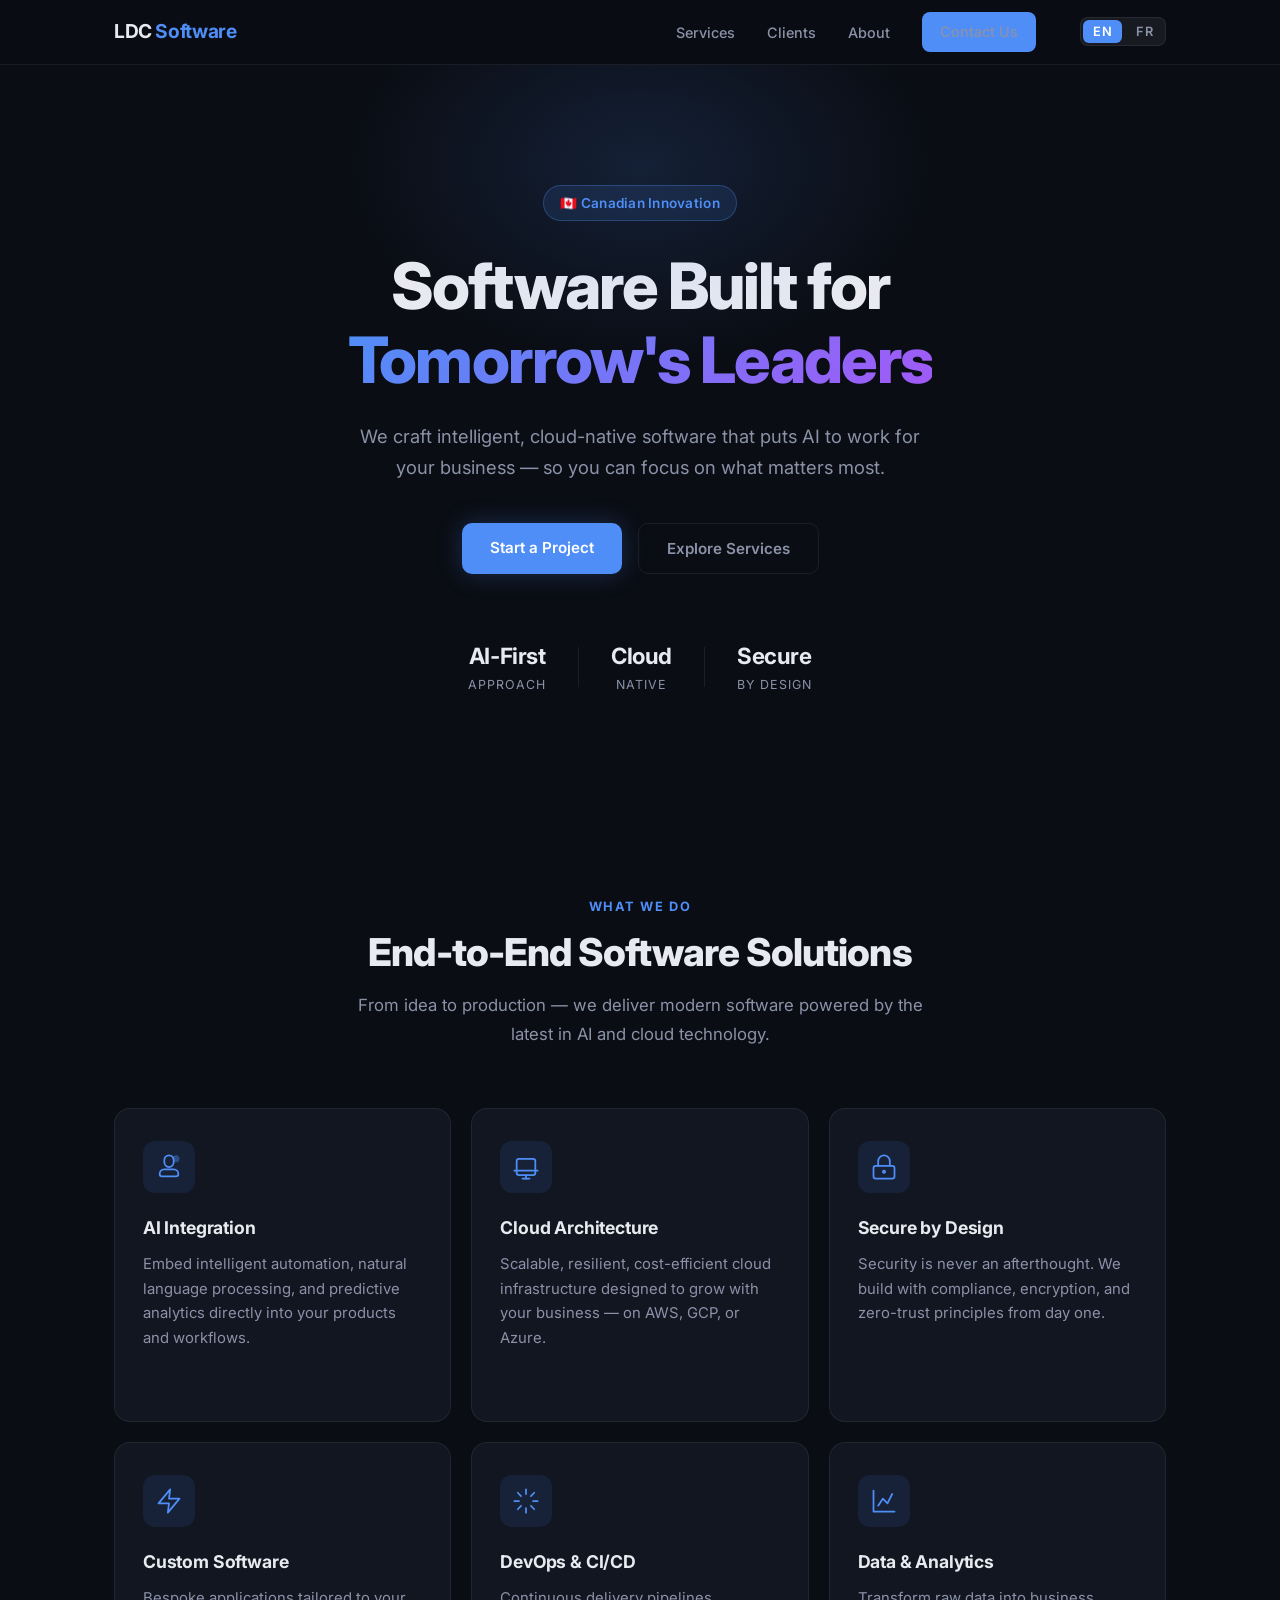
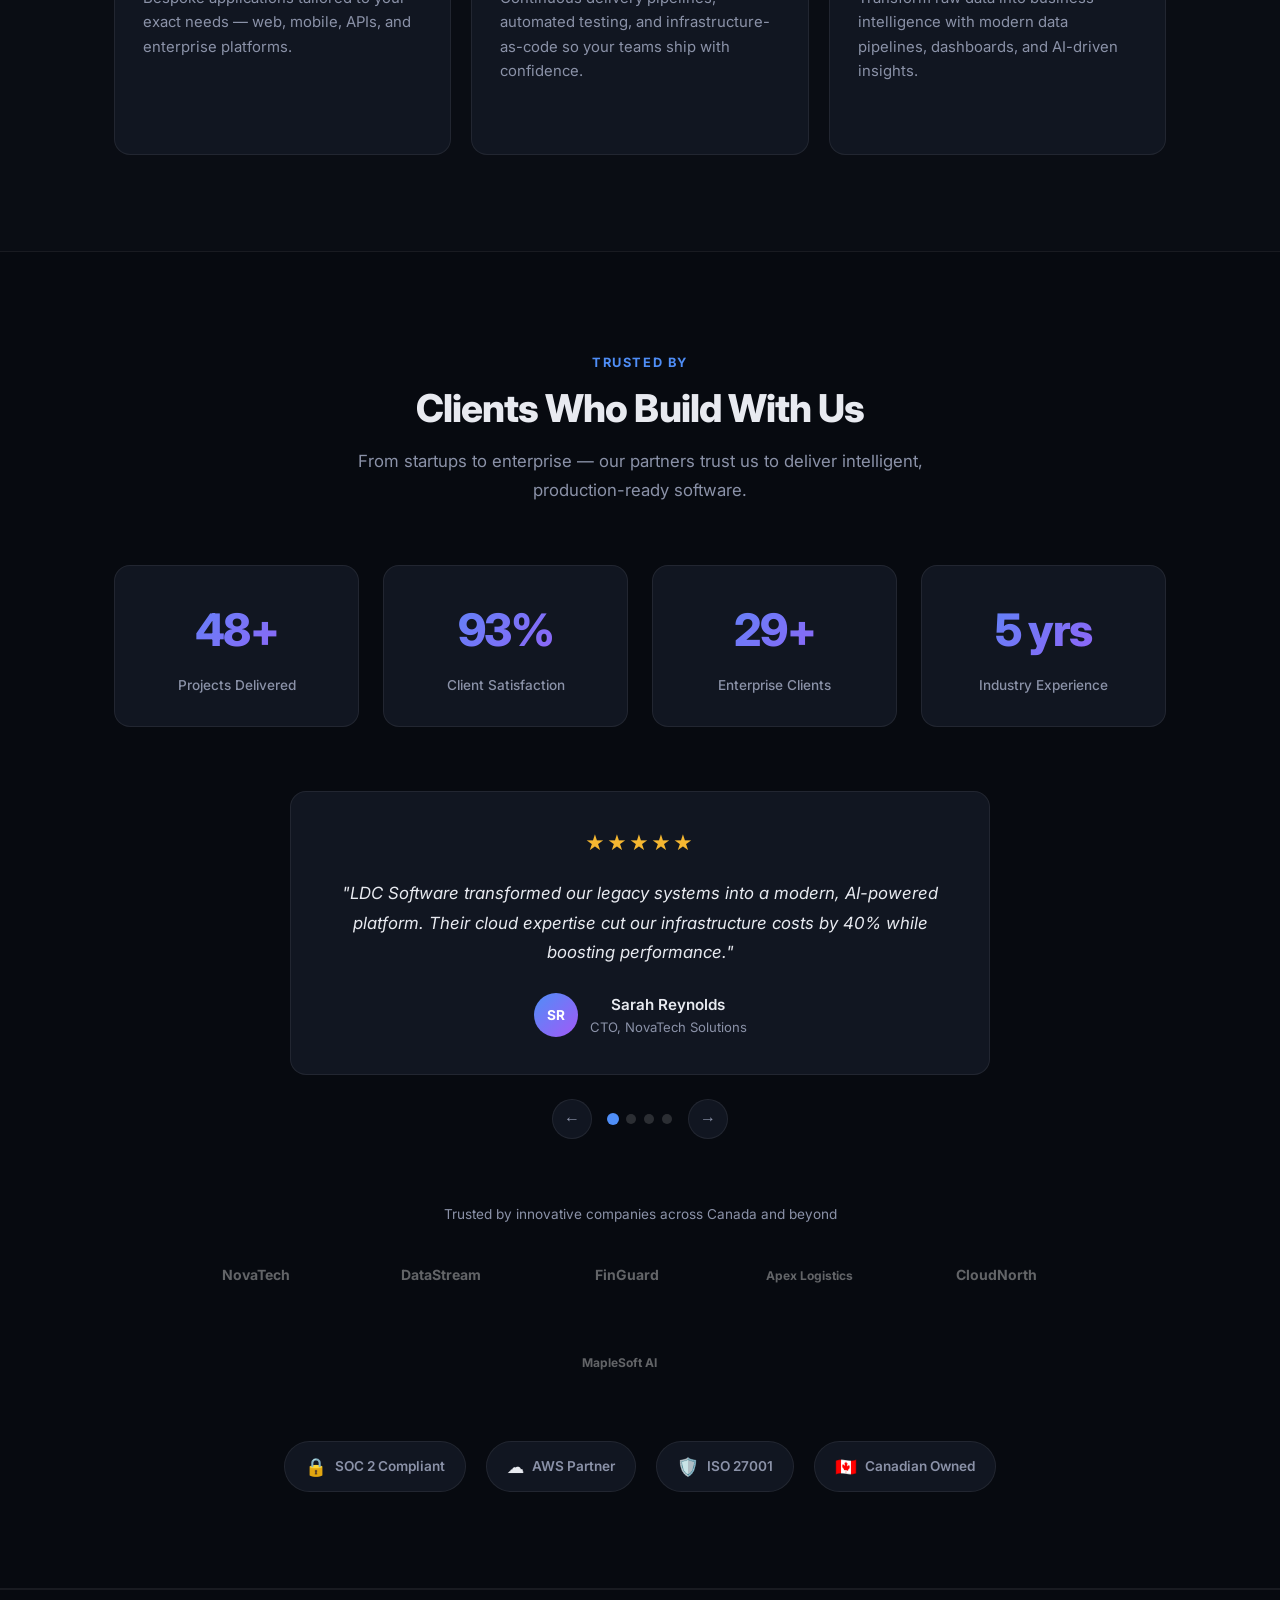
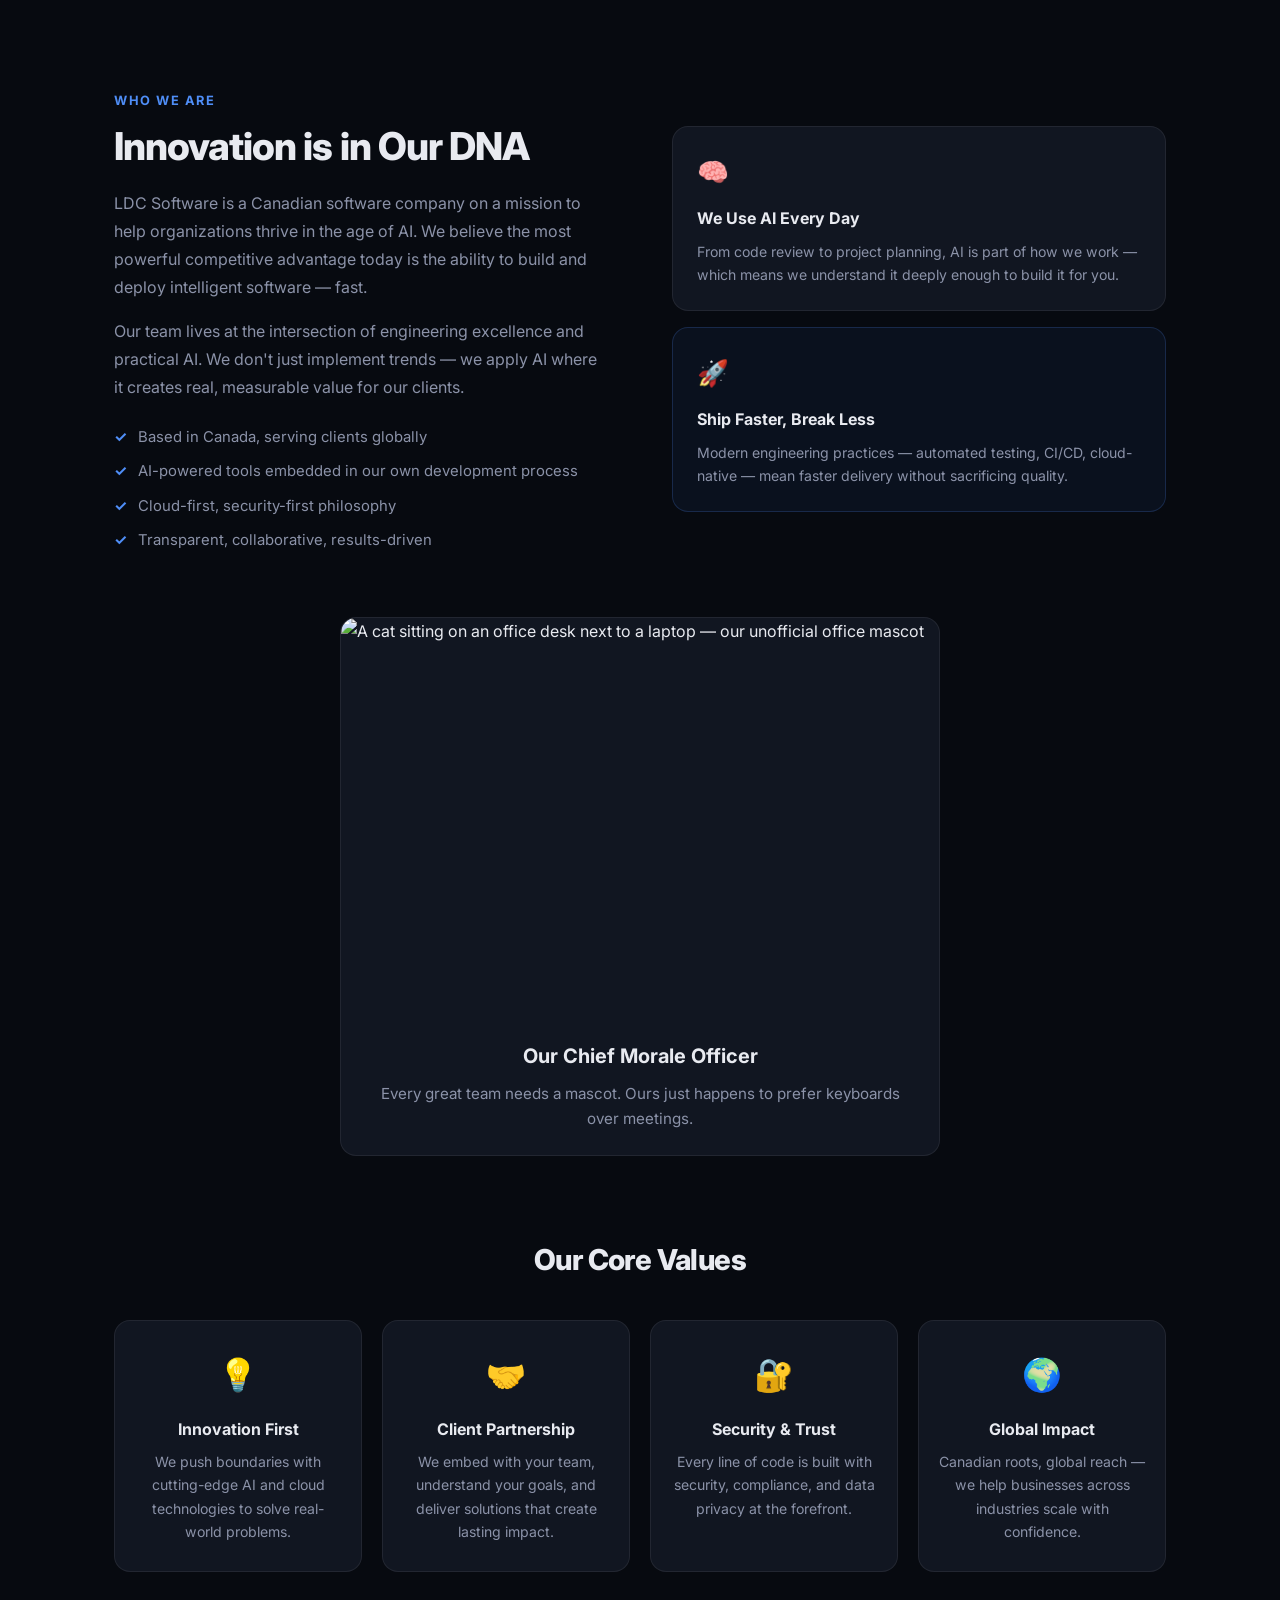
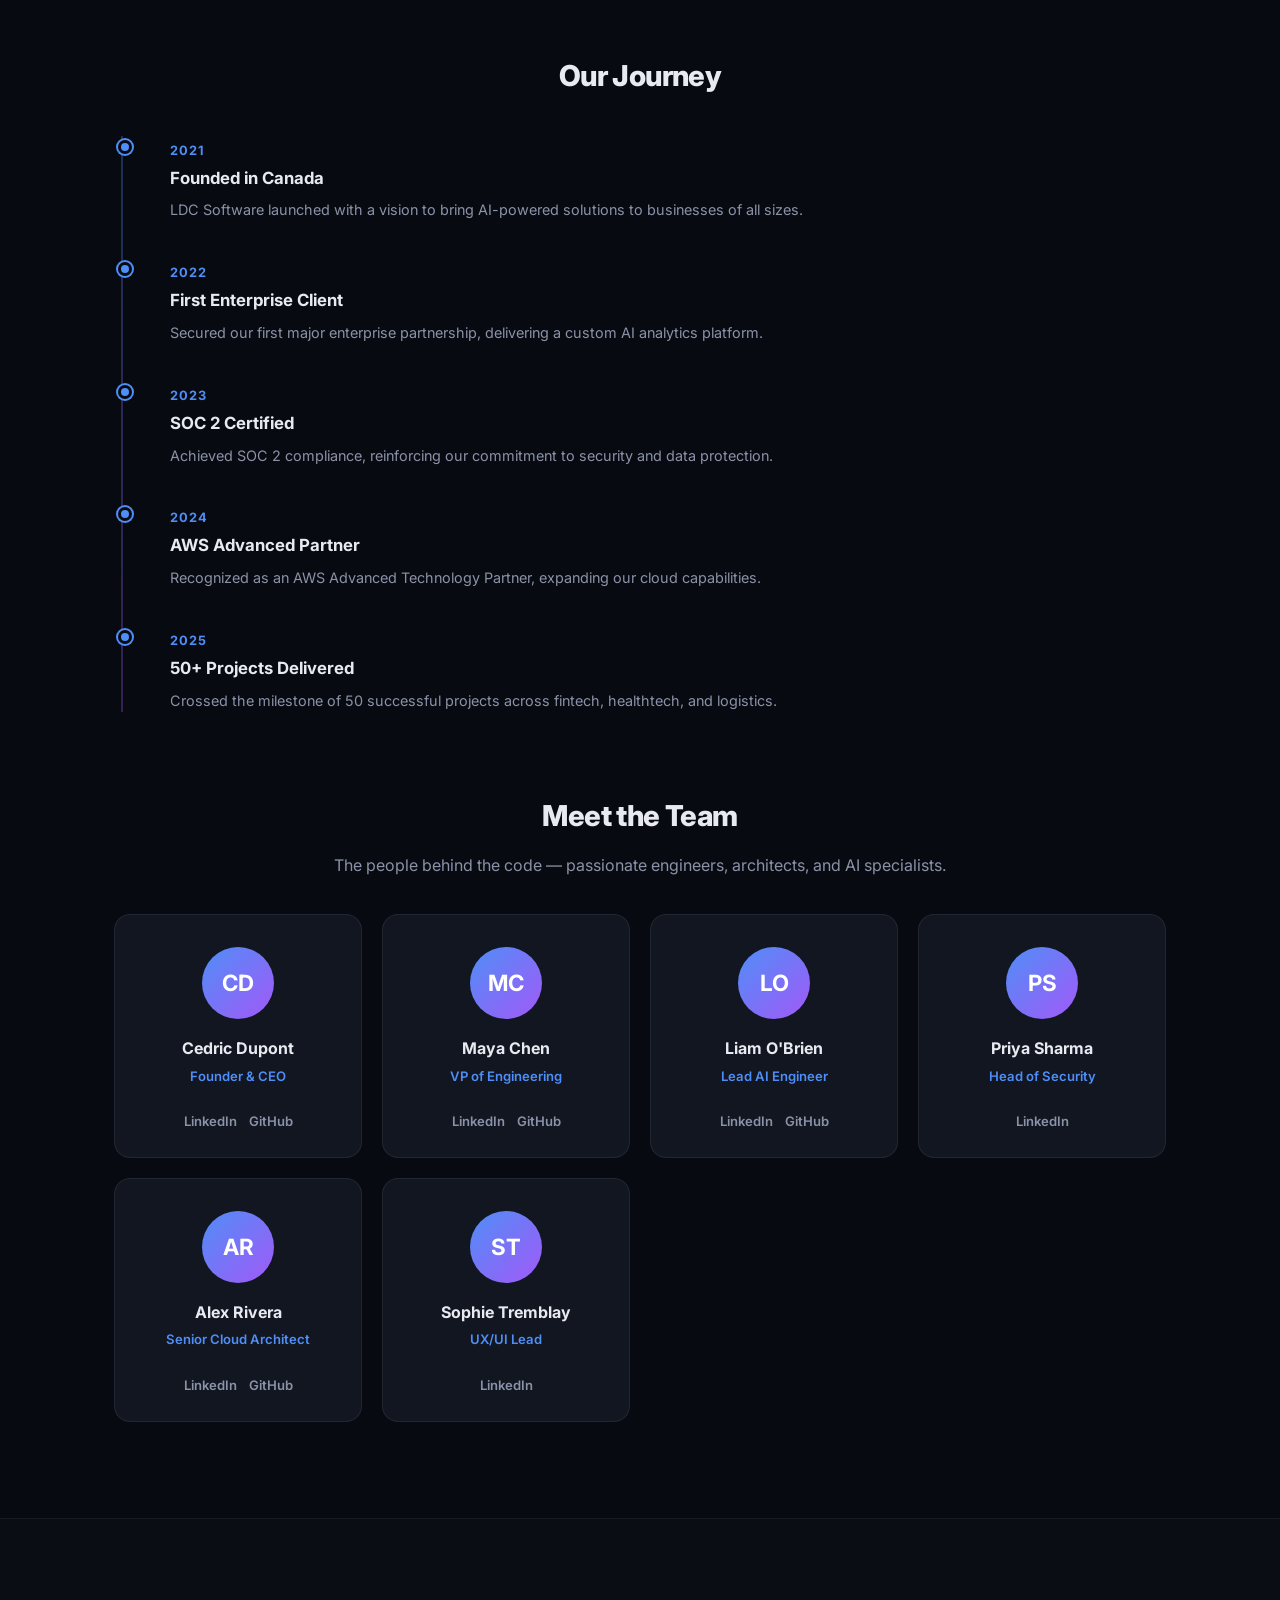
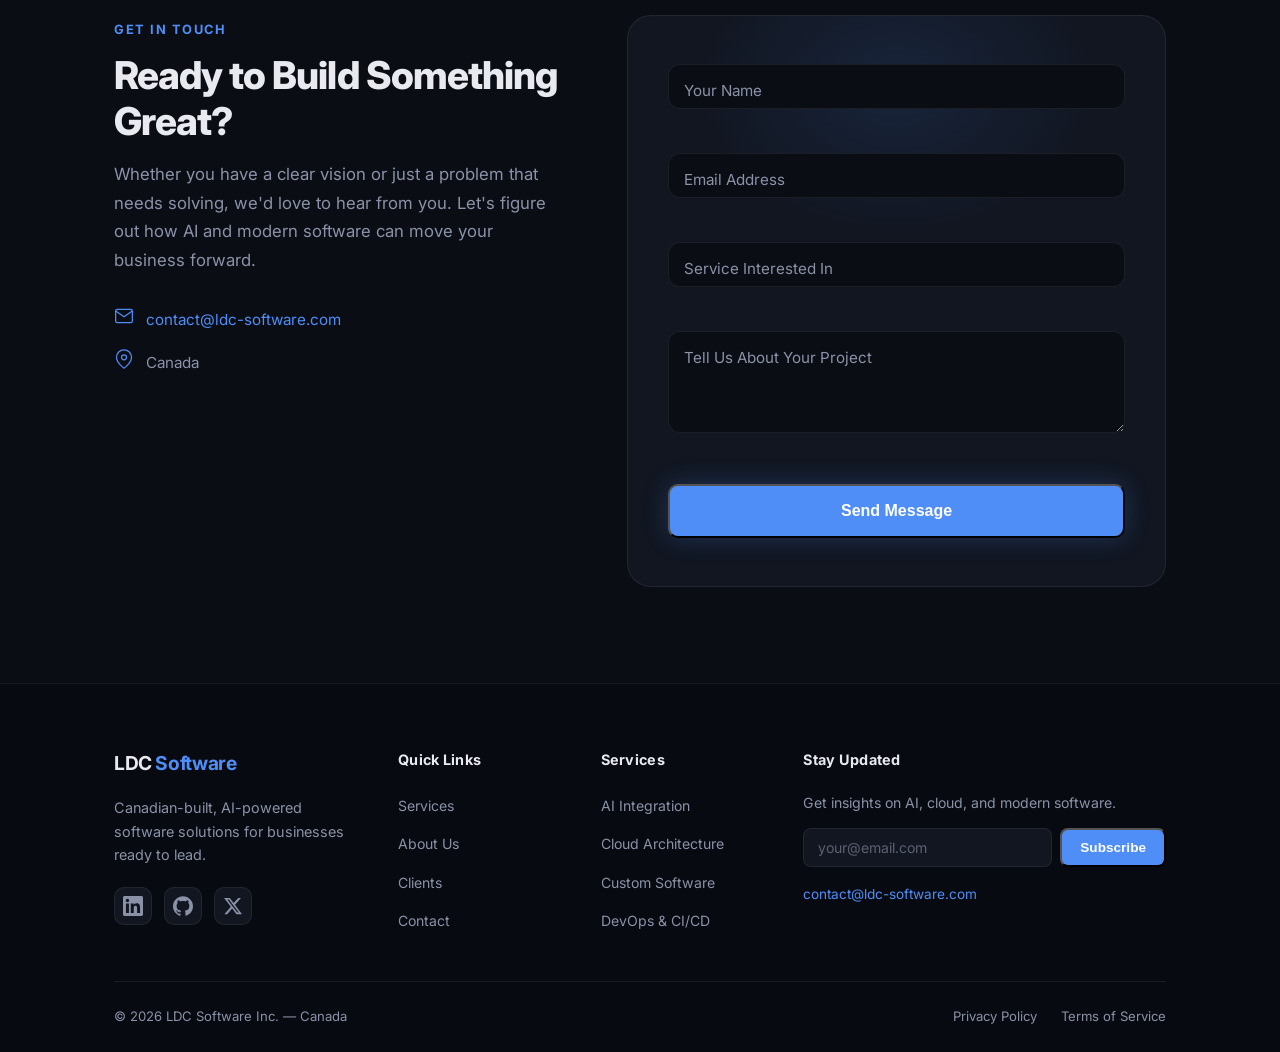
==== commit fd37cce0: "feat: add OG image, logo, favicon, and apple-touch-icon assets (LDC-30) Add missing brand image asse" ====
--- a/index.html
+++ b/index.html
@@ -9,8 +9,10 @@
   <meta name="theme-color" content="#0a0d14" />
   <title>LDC Software | Innovative AI-Powered Solutions</title>
 
-  <!-- Favicon -->
+  <!-- Favicon & Touch Icons -->
+  <link rel="icon" href="/favicon.ico" sizes="32x32" />
   <link rel="icon" type="image/svg+xml" href="data:image/svg+xml,%3Csvg xmlns='http://www.w3.org/2000/svg' viewBox='0 0 32 32'%3E%3Crect width='32' height='32' rx='6' fill='%230a0d14'/%3E%3Ctext x='4' y='23' font-family='system-ui,sans-serif' font-size='20' font-weight='800' fill='%234f8ef7'%3ELDC%3C/text%3E%3C/svg%3E" />
+  <link rel="apple-touch-icon" href="/apple-touch-icon.png" />
 
   <!-- Canonical URL -->
   <link rel="canonical" href="https://www.ldc-software.com/" />
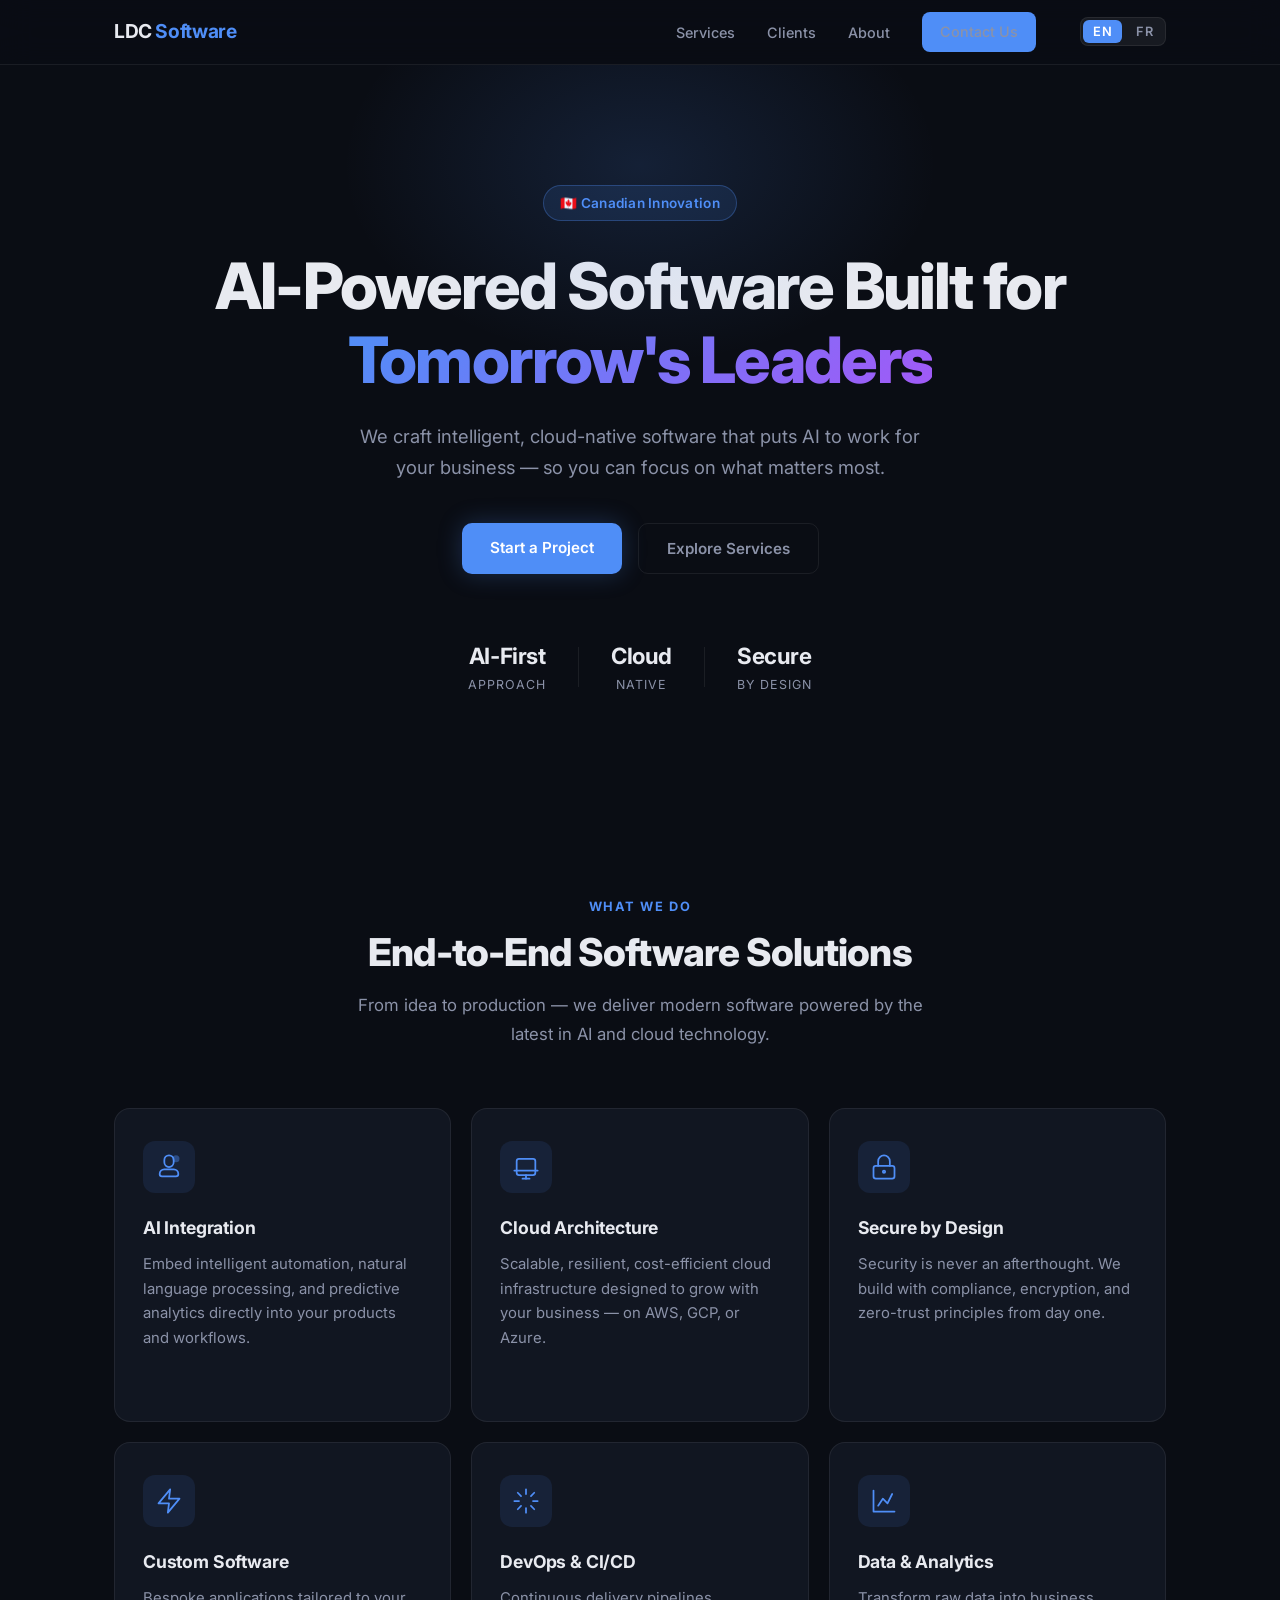
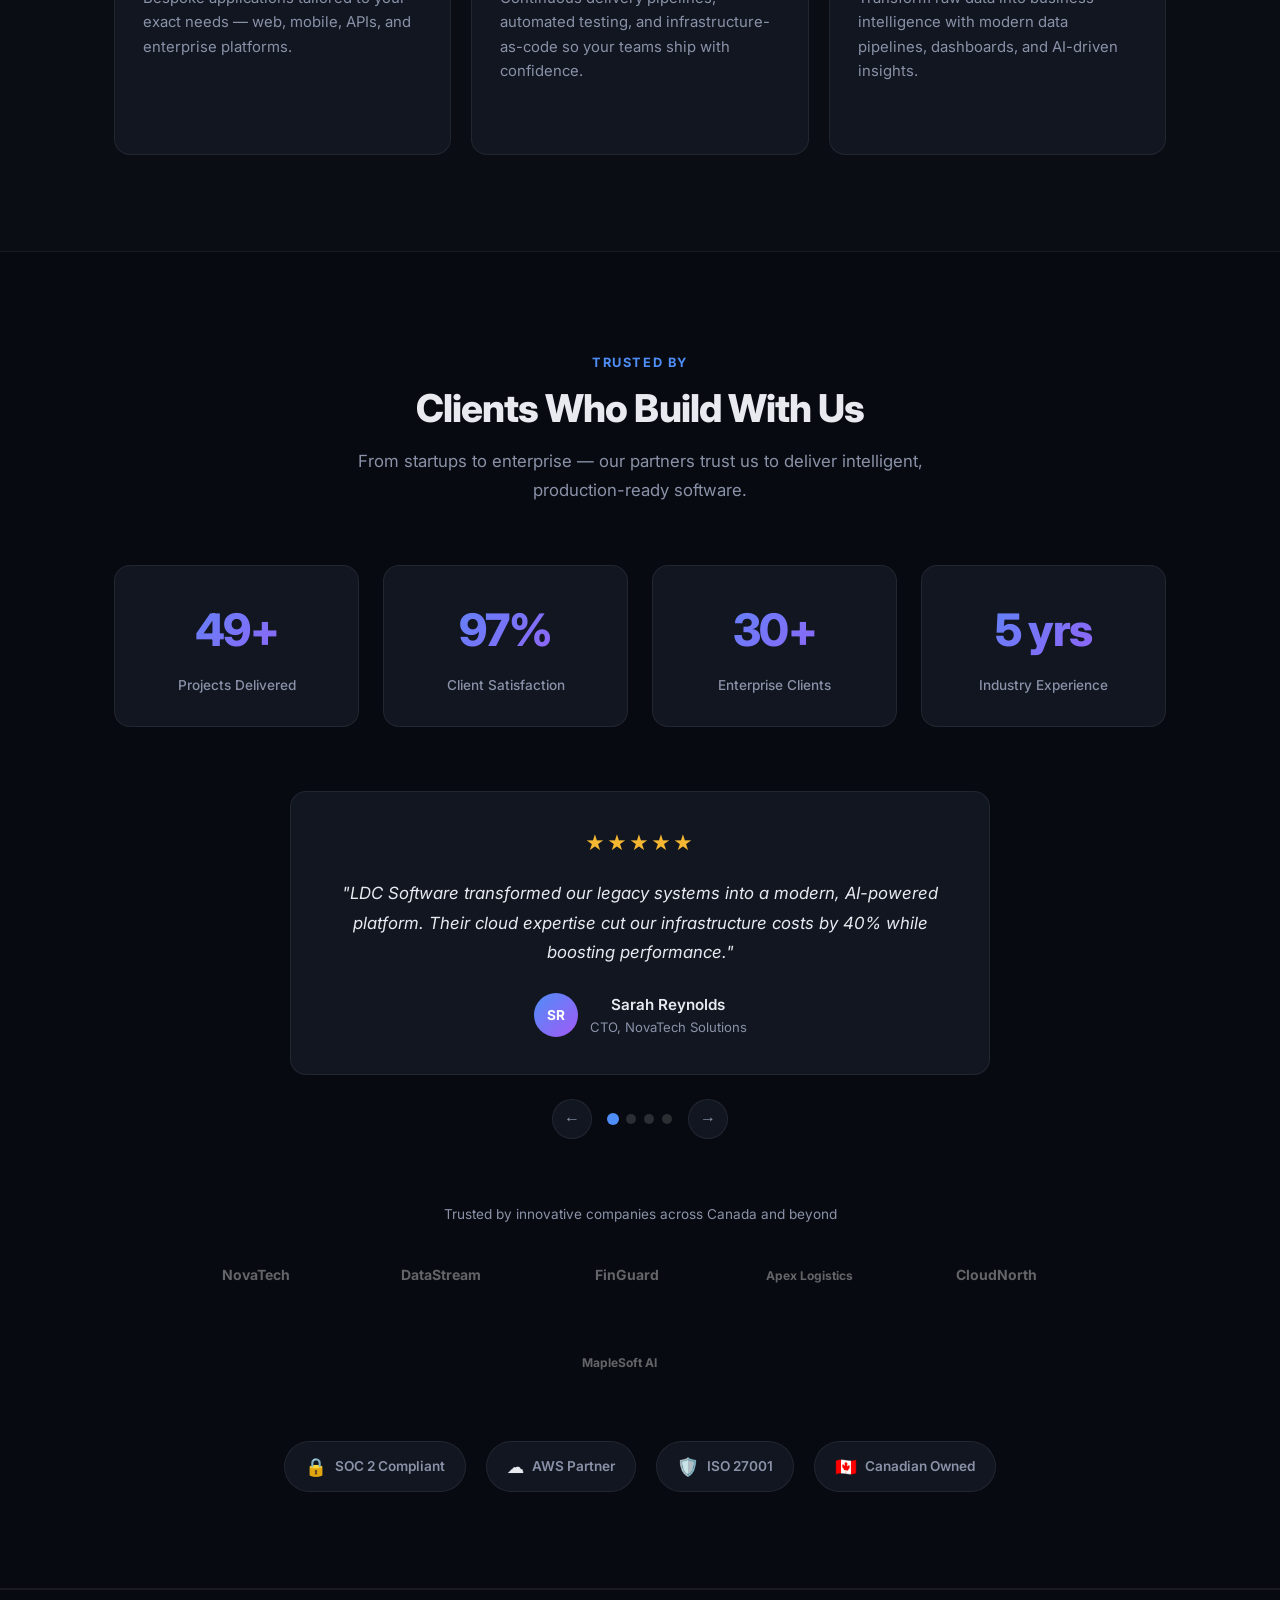
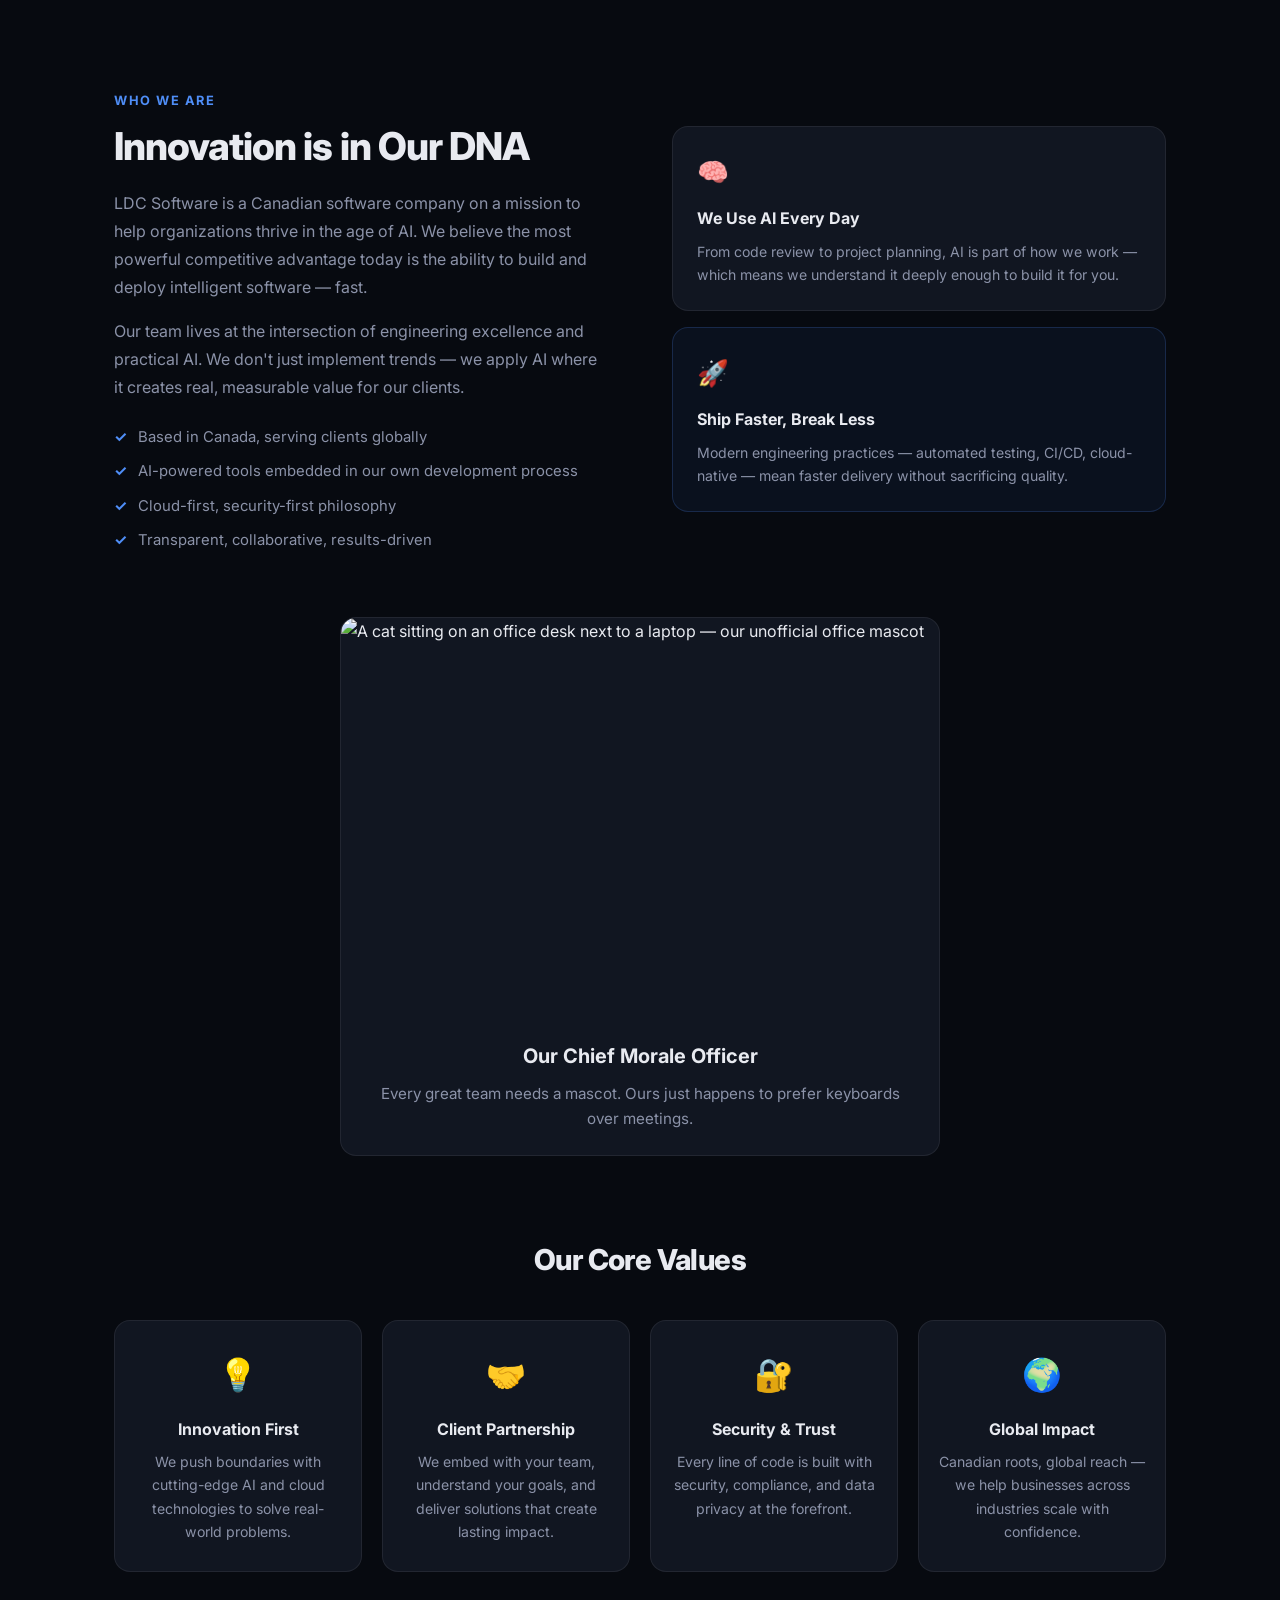
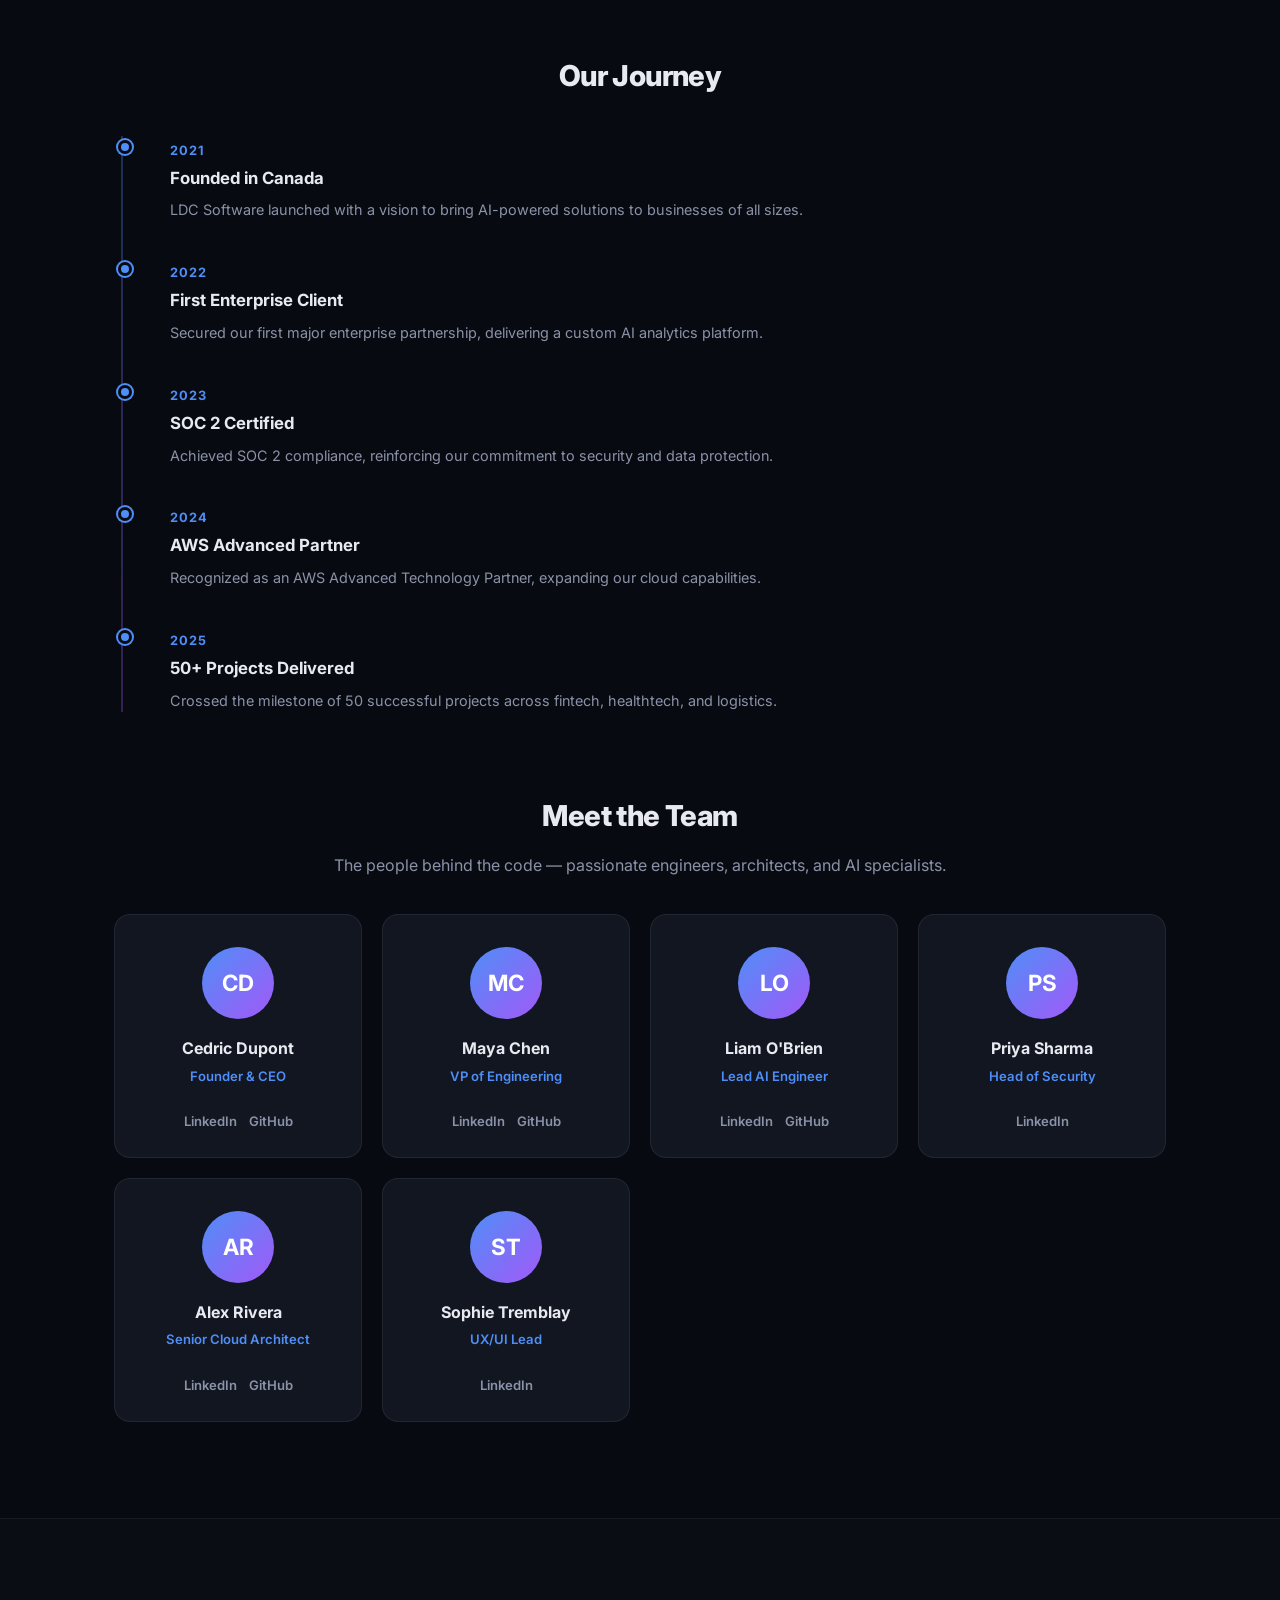
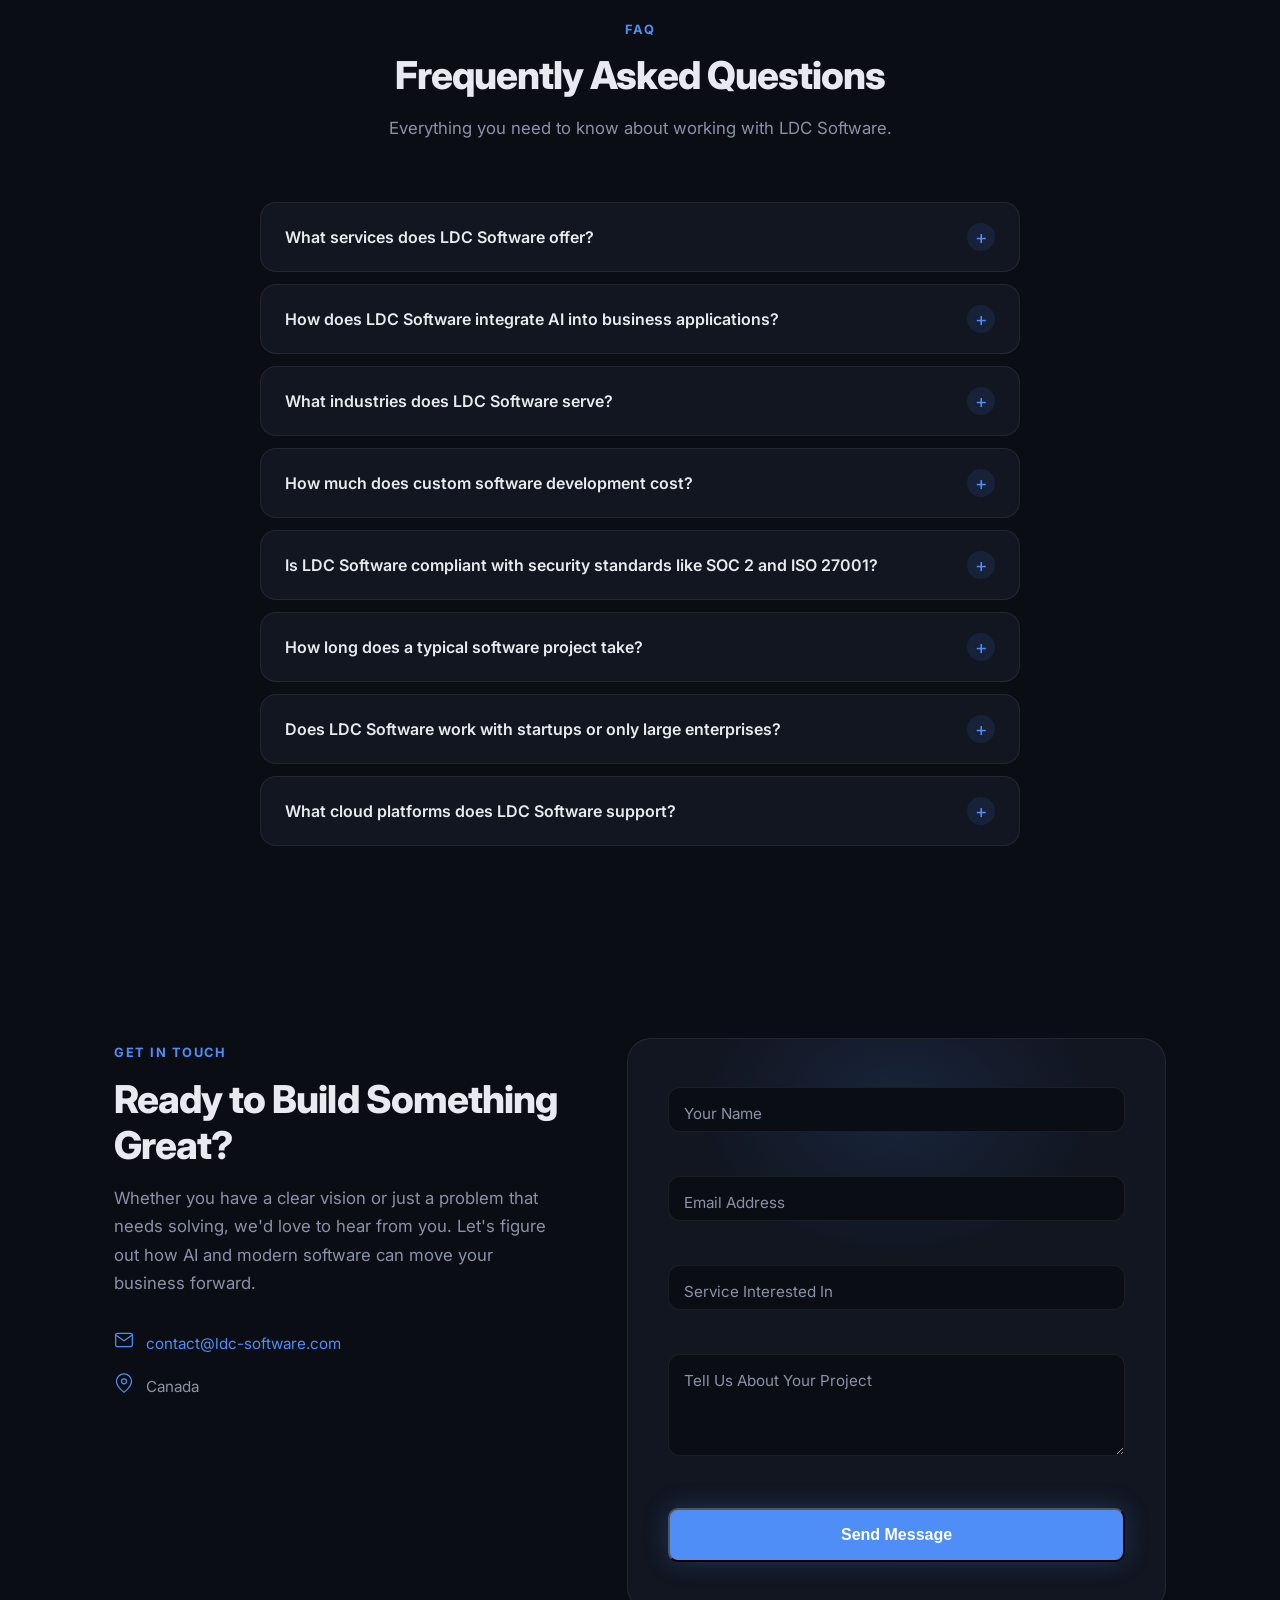
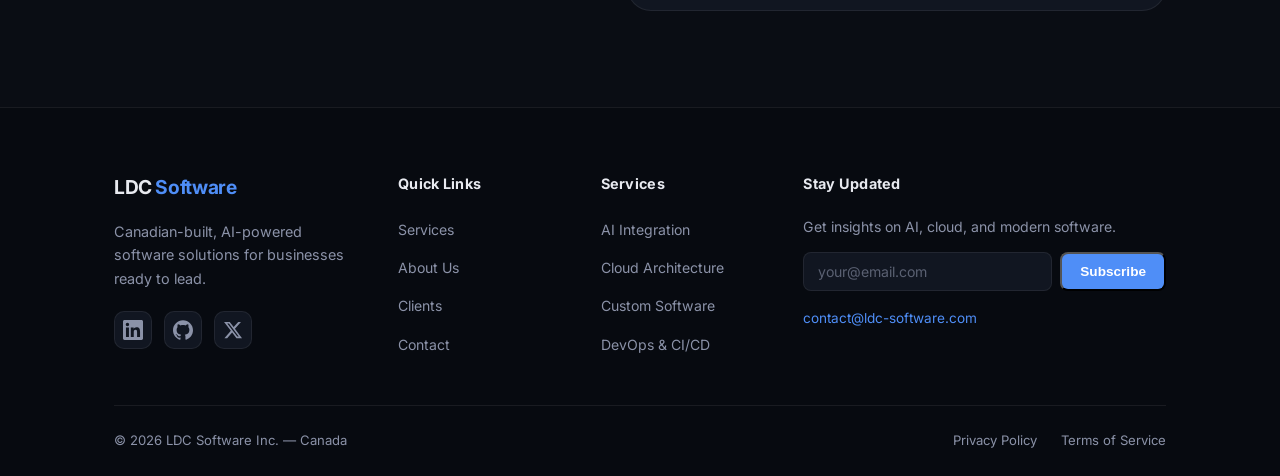
==== commit 61878930: "feat: optimize page title, H1 and meta description with target keywords (LDC-36) EN title: "LDC Soft" ====
--- a/index.html
+++ b/index.html
@@ -3,11 +3,11 @@
 <head>
   <meta charset="UTF-8" />
   <meta name="viewport" content="width=device-width, initial-scale=1.0" />
-  <meta name="description" content="LDC Software — Innovative AI-powered software solutions for Canadian businesses and beyond. Cloud-native, secure, and built with AI." />
+  <meta name="description" content="LDC Software builds AI-powered, cloud-native software for Canadian businesses. Custom development, AI integration &amp; secure cloud architecture — let's talk." />
   <meta name="robots" content="index, follow" />
   <meta name="author" content="LDC Software Inc." />
   <meta name="theme-color" content="#0a0d14" />
-  <title>LDC Software | Innovative AI-Powered Solutions</title>
+  <title>LDC Software | AI &amp; Cloud-Native Software Development in Canada</title>
 
   <!-- Favicon & Touch Icons -->
   <link rel="icon" href="/favicon.ico" sizes="32x32" />
@@ -17,24 +17,29 @@
   <!-- Canonical URL -->
   <link rel="canonical" href="https://www.ldc-software.com/" />
 
+  <!-- Hreflang: bilingual EN/FR -->
+  <link rel="alternate" hreflang="en" href="https://www.ldc-software.com/" />
+  <link rel="alternate" hreflang="fr" href="https://www.ldc-software.com/fr/" />
+  <link rel="alternate" hreflang="x-default" href="https://www.ldc-software.com/" />
+
   <!-- Open Graph -->
   <meta property="og:type" content="website" />
-  <meta property="og:title" content="LDC Software | Innovative AI-Powered Solutions" />
-  <meta property="og:description" content="We craft intelligent, cloud-native software that puts AI to work for your business — so you can focus on what matters most." />
+  <meta property="og:title" content="LDC Software | AI &amp; Cloud-Native Software Development in Canada" />
+  <meta property="og:description" content="We build AI-powered, cloud-native software for Canadian businesses — custom development, AI integration &amp; secure cloud architecture." />
   <meta property="og:url" content="https://www.ldc-software.com/" />
   <meta property="og:site_name" content="LDC Software" />
   <meta property="og:locale" content="en_CA" />
   <meta property="og:image" content="https://www.ldc-software.com/og-image.png" />
   <meta property="og:image:width" content="1200" />
   <meta property="og:image:height" content="630" />
-  <meta property="og:image:alt" content="LDC Software — AI-powered software solutions" />
+  <meta property="og:image:alt" content="LDC Software — AI &amp; cloud-native software development in Canada" />
 
   <!-- Twitter Card -->
   <meta name="twitter:card" content="summary_large_image" />
-  <meta name="twitter:title" content="LDC Software | Innovative AI-Powered Solutions" />
-  <meta name="twitter:description" content="We craft intelligent, cloud-native software that puts AI to work for your business." />
+  <meta name="twitter:title" content="LDC Software | AI &amp; Cloud-Native Software Development in Canada" />
+  <meta name="twitter:description" content="We build AI-powered, cloud-native software for Canadian businesses — custom development, AI integration &amp; secure cloud architecture." />
   <meta name="twitter:image" content="https://www.ldc-software.com/og-image.png" />
-  <meta name="twitter:image:alt" content="LDC Software — AI-powered software solutions" />
+  <meta name="twitter:image:alt" content="LDC Software — AI &amp; cloud-native software development in Canada" />
   <!-- Preconnect & Font Loading -->
   <link rel="preconnect" href="https://fonts.googleapis.com" />
   <link rel="preconnect" href="https://fonts.gstatic.com" crossorigin />
@@ -42,13 +47,14 @@
   <link href="https://fonts.googleapis.com/css2?family=Inter:wght@300;400;500;600;700;800&display=swap" rel="stylesheet" />
 
   <!-- Preload critical JS -->
-  <link rel="preload" href="main.js?v=2" as="script" />
+  <link rel="preload" href="main.js?v=3" as="script" />
 
   <!-- JSON-LD Structured Data -->
   <script type="application/ld+json">
   {
     "@context": "https://schema.org",
     "@type": "Organization",
+    "@id": "https://www.ldc-software.com/#organization",
     "name": "LDC Software Inc.",
     "url": "https://www.ldc-software.com",
     "logo": "https://www.ldc-software.com/logo.png",
@@ -91,6 +97,153 @@
       "@type": "Organization",
       "name": "LDC Software Inc."
     }
+  }
+  </script>
+  <script type="application/ld+json">
+  {
+    "@context": "https://schema.org",
+    "@type": "ProfessionalService",
+    "@id": "https://www.ldc-software.com/#professional-service",
+    "name": "LDC Software Inc.",
+    "url": "https://www.ldc-software.com",
+    "logo": "https://www.ldc-software.com/logo.png",
+    "image": "https://www.ldc-software.com/og-image.png",
+    "description": "Canadian software company delivering innovative AI-powered, cloud-native software solutions for businesses.",
+    "telephone": "",
+    "email": "contact@ldc-software.com",
+    "foundingDate": "2021",
+    "areaServed": {
+      "@type": "Country",
+      "name": "Canada"
+    },
+    "hasOfferCatalog": {
+      "@type": "OfferCatalog",
+      "name": "Software Services",
+      "itemListElement": [
+        {
+          "@type": "Service",
+          "name": "AI Integration",
+          "description": "Embed intelligent automation, natural language processing, and predictive analytics directly into your products and workflows.",
+          "serviceType": "AI Integration",
+          "provider": { "@id": "https://www.ldc-software.com/#organization" },
+          "url": "https://www.ldc-software.com/#services"
+        },
+        {
+          "@type": "Service",
+          "name": "Cloud Architecture",
+          "description": "Scalable, resilient, cost-efficient cloud infrastructure designed to grow with your business — on AWS, GCP, or Azure.",
+          "serviceType": "Cloud Architecture",
+          "provider": { "@id": "https://www.ldc-software.com/#organization" },
+          "url": "https://www.ldc-software.com/#services"
+        },
+        {
+          "@type": "Service",
+          "name": "Secure by Design",
+          "description": "Security is never an afterthought. We build with compliance, encryption, and zero-trust principles from day one.",
+          "serviceType": "Cybersecurity Consulting",
+          "provider": { "@id": "https://www.ldc-software.com/#organization" },
+          "url": "https://www.ldc-software.com/#services"
+        },
+        {
+          "@type": "Service",
+          "name": "Custom Software Development",
+          "description": "Bespoke applications tailored to your exact needs — web, mobile, APIs, and enterprise platforms.",
+          "serviceType": "Custom Software Development",
+          "provider": { "@id": "https://www.ldc-software.com/#organization" },
+          "url": "https://www.ldc-software.com/#services"
+        },
+        {
+          "@type": "Service",
+          "name": "DevOps & CI/CD",
+          "description": "Continuous delivery pipelines, automated testing, and infrastructure-as-code so your teams ship with confidence.",
+          "serviceType": "DevOps",
+          "provider": { "@id": "https://www.ldc-software.com/#organization" },
+          "url": "https://www.ldc-software.com/#services"
+        },
+        {
+          "@type": "Service",
+          "name": "Data & Analytics",
+          "description": "Transform raw data into business intelligence with modern data pipelines, dashboards, and AI-driven insights.",
+          "serviceType": "Data Analytics",
+          "provider": { "@id": "https://www.ldc-software.com/#organization" },
+          "url": "https://www.ldc-software.com/#services"
+        }
+      ]
+    }
+  }
+  </script>
+
+  <!-- FAQPage JSON-LD -->
+  <script type="application/ld+json">
+  {
+    "@context": "https://schema.org",
+    "@type": "FAQPage",
+    "mainEntity": [
+      {
+        "@type": "Question",
+        "name": "What services does LDC Software offer?",
+        "acceptedAnswer": {
+          "@type": "Answer",
+          "text": "We offer end-to-end software solutions including AI integration, cloud architecture, custom software development, DevOps & CI/CD, cybersecurity consulting, and data analytics. Every engagement is tailored to your business goals."
+        }
+      },
+      {
+        "@type": "Question",
+        "name": "How does LDC Software integrate AI into business applications?",
+        "acceptedAnswer": {
+          "@type": "Answer",
+          "text": "We embed AI capabilities — such as natural language processing, predictive analytics, and intelligent automation — directly into your existing products and workflows. Our approach focuses on practical, measurable impact rather than buzzwords."
+        }
+      },
+      {
+        "@type": "Question",
+        "name": "What industries does LDC Software serve?",
+        "acceptedAnswer": {
+          "@type": "Answer",
+          "text": "We work across a range of industries including fintech, healthtech, logistics, e-commerce, and enterprise SaaS. Our cloud-native and security-first approach adapts to the unique requirements of each sector."
+        }
+      },
+      {
+        "@type": "Question",
+        "name": "How much does custom software development cost?",
+        "acceptedAnswer": {
+          "@type": "Answer",
+          "text": "Every project is different, so costs depend on scope, complexity, and timeline. We provide transparent estimates after an initial discovery session and work with you to find a plan that fits your budget — from MVPs to full enterprise platforms."
+        }
+      },
+      {
+        "@type": "Question",
+        "name": "Is LDC Software compliant with security standards like SOC 2 and ISO 27001?",
+        "acceptedAnswer": {
+          "@type": "Answer",
+          "text": "Yes. Security is built into everything we do. We are SOC 2 compliant and follow ISO 27001 practices. Our zero-trust architecture and encryption-first approach ensure your data and systems are protected from day one."
+        }
+      },
+      {
+        "@type": "Question",
+        "name": "How long does a typical software project take?",
+        "acceptedAnswer": {
+          "@type": "Answer",
+          "text": "Timelines vary by project scope. A focused MVP can be delivered in 4–8 weeks, while larger enterprise solutions may take several months. We use agile methodologies and CI/CD pipelines to deliver incremental value throughout the process."
+        }
+      },
+      {
+        "@type": "Question",
+        "name": "Does LDC Software work with startups or only large enterprises?",
+        "acceptedAnswer": {
+          "@type": "Answer",
+          "text": "We work with businesses of all sizes — from early-stage startups building their first product to established enterprises modernizing legacy systems. Our solutions scale with your growth."
+        }
+      },
+      {
+        "@type": "Question",
+        "name": "What cloud platforms does LDC Software support?",
+        "acceptedAnswer": {
+          "@type": "Answer",
+          "text": "We design and deploy on AWS, Google Cloud Platform (GCP), and Microsoft Azure. As an AWS Advanced Technology Partner, we bring deep expertise in building scalable, cost-efficient cloud infrastructure on all major providers."
+        }
+      }
+    ]
   }
   </script>
 
@@ -200,7 +353,7 @@
     <div class="container">
       <div class="hero-badge" data-i18n="hero_badge">🇨🇦 Canadian Innovation</div>
       <h1 class="hero-title" data-i18n="hero_title_html">
-        Software Built for<br />
+        AI-Powered Software Built for<br />
         <span class="gradient-text">Tomorrow's Leaders</span>
       </h1>
       <p class="hero-subtitle" data-i18n="hero_subtitle">
@@ -621,6 +774,75 @@
     </div>
   </section>
 
+  <!-- FAQ -->
+  <section class="section" id="faq">
+    <div class="container">
+      <div class="section-header">
+        <span class="section-tag" data-i18n="faq_tag">FAQ</span>
+        <h2 class="section-title" data-i18n="faq_title">Frequently Asked Questions</h2>
+        <p class="section-desc" data-i18n="faq_desc">Everything you need to know about working with LDC Software.</p>
+      </div>
+
+      <div class="faq-list" itemscope itemtype="https://schema.org/FAQPage">
+        <details class="faq-item reveal-on-scroll" itemscope itemprop="mainEntity" itemtype="https://schema.org/Question">
+          <summary class="faq-question" itemprop="name" data-i18n="faq_q1">What services does LDC Software offer?</summary>
+          <div class="faq-answer" itemscope itemprop="acceptedAnswer" itemtype="https://schema.org/Answer">
+            <p itemprop="text" data-i18n="faq_a1">We offer end-to-end software solutions including AI integration, cloud architecture, custom software development, DevOps &amp; CI/CD, cybersecurity consulting, and data analytics. Every engagement is tailored to your business goals.</p>
+          </div>
+        </details>
+
+        <details class="faq-item reveal-on-scroll" itemscope itemprop="mainEntity" itemtype="https://schema.org/Question">
+          <summary class="faq-question" itemprop="name" data-i18n="faq_q2">How does LDC Software integrate AI into business applications?</summary>
+          <div class="faq-answer" itemscope itemprop="acceptedAnswer" itemtype="https://schema.org/Answer">
+            <p itemprop="text" data-i18n="faq_a2">We embed AI capabilities — such as natural language processing, predictive analytics, and intelligent automation — directly into your existing products and workflows. Our approach focuses on practical, measurable impact rather than buzzwords.</p>
+          </div>
+        </details>
+
+        <details class="faq-item reveal-on-scroll" itemscope itemprop="mainEntity" itemtype="https://schema.org/Question">
+          <summary class="faq-question" itemprop="name" data-i18n="faq_q3">What industries does LDC Software serve?</summary>
+          <div class="faq-answer" itemscope itemprop="acceptedAnswer" itemtype="https://schema.org/Answer">
+            <p itemprop="text" data-i18n="faq_a3">We work across a range of industries including fintech, healthtech, logistics, e-commerce, and enterprise SaaS. Our cloud-native and security-first approach adapts to the unique requirements of each sector.</p>
+          </div>
+        </details>
+
+        <details class="faq-item reveal-on-scroll" itemscope itemprop="mainEntity" itemtype="https://schema.org/Question">
+          <summary class="faq-question" itemprop="name" data-i18n="faq_q4">How much does custom software development cost?</summary>
+          <div class="faq-answer" itemscope itemprop="acceptedAnswer" itemtype="https://schema.org/Answer">
+            <p itemprop="text" data-i18n="faq_a4">Every project is different, so costs depend on scope, complexity, and timeline. We provide transparent estimates after an initial discovery session and work with you to find a plan that fits your budget — from MVPs to full enterprise platforms.</p>
+          </div>
+        </details>
+
+        <details class="faq-item reveal-on-scroll" itemscope itemprop="mainEntity" itemtype="https://schema.org/Question">
+          <summary class="faq-question" itemprop="name" data-i18n="faq_q5">Is LDC Software compliant with security standards like SOC 2 and ISO 27001?</summary>
+          <div class="faq-answer" itemscope itemprop="acceptedAnswer" itemtype="https://schema.org/Answer">
+            <p itemprop="text" data-i18n="faq_a5">Yes. Security is built into everything we do. We are SOC 2 compliant and follow ISO 27001 practices. Our zero-trust architecture and encryption-first approach ensure your data and systems are protected from day one.</p>
+          </div>
+        </details>
+
+        <details class="faq-item reveal-on-scroll" itemscope itemprop="mainEntity" itemtype="https://schema.org/Question">
+          <summary class="faq-question" itemprop="name" data-i18n="faq_q6">How long does a typical software project take?</summary>
+          <div class="faq-answer" itemscope itemprop="acceptedAnswer" itemtype="https://schema.org/Answer">
+            <p itemprop="text" data-i18n="faq_a6">Timelines vary by project scope. A focused MVP can be delivered in 4–8 weeks, while larger enterprise solutions may take several months. We use agile methodologies and CI/CD pipelines to deliver incremental value throughout the process.</p>
+          </div>
+        </details>
+
+        <details class="faq-item reveal-on-scroll" itemscope itemprop="mainEntity" itemtype="https://schema.org/Question">
+          <summary class="faq-question" itemprop="name" data-i18n="faq_q7">Does LDC Software work with startups or only large enterprises?</summary>
+          <div class="faq-answer" itemscope itemprop="acceptedAnswer" itemtype="https://schema.org/Answer">
+            <p itemprop="text" data-i18n="faq_a7">We work with businesses of all sizes — from early-stage startups building their first product to established enterprises modernizing legacy systems. Our solutions scale with your growth.</p>
+          </div>
+        </details>
+
+        <details class="faq-item reveal-on-scroll" itemscope itemprop="mainEntity" itemtype="https://schema.org/Question">
+          <summary class="faq-question" itemprop="name" data-i18n="faq_q8">What cloud platforms does LDC Software support?</summary>
+          <div class="faq-answer" itemscope itemprop="acceptedAnswer" itemtype="https://schema.org/Answer">
+            <p itemprop="text" data-i18n="faq_a8">We design and deploy on AWS, Google Cloud Platform (GCP), and Microsoft Azure. As an AWS Advanced Technology Partner, we bring deep expertise in building scalable, cost-efficient cloud infrastructure on all major providers.</p>
+          </div>
+        </details>
+      </div>
+    </div>
+  </section>
+
   <!-- CTA / Contact -->
   <section class="section" id="contact">
     <div class="container">
@@ -792,6 +1014,6 @@
     </div>
   </footer>
 
-  <script src="main.js?v=2" defer></script>
+  <script src="main.js?v=3" defer></script>
 </body>
 </html>
--- a/styles.css
+++ b/styles.css
@@ -1553,6 +1553,103 @@
   font-size: 0.95rem;
 }
 
+/* === FAQ Accordion === */
+.faq-list {
+  max-width: 760px;
+  margin: 0 auto;
+  display: flex;
+  flex-direction: column;
+  gap: 12px;
+}
+
+.faq-item {
+  background: var(--bg-card);
+  border: 1px solid var(--border);
+  border-radius: var(--radius);
+  overflow: hidden;
+  transition: border-color 0.2s;
+}
+
+.faq-item:hover,
+.faq-item[open] {
+  border-color: rgba(79,142,247,0.3);
+}
+
+.faq-question {
+  display: flex;
+  align-items: center;
+  justify-content: space-between;
+  padding: 20px 24px;
+  font-size: 1rem;
+  font-weight: 600;
+  color: var(--text);
+  cursor: pointer;
+  list-style: none;
+  user-select: none;
+  transition: color 0.2s;
+}
+
+.faq-question::-webkit-details-marker {
+  display: none;
+}
+
+.faq-question::after {
+  content: '+';
+  flex-shrink: 0;
+  width: 28px;
+  height: 28px;
+  display: flex;
+  align-items: center;
+  justify-content: center;
+  border-radius: 50%;
+  background: rgba(79,142,247,0.1);
+  color: var(--accent);
+  font-size: 1.2rem;
+  font-weight: 400;
+  margin-left: 16px;
+  transition: transform 0.3s, background 0.3s;
+}
+
+.faq-item[open] .faq-question::after {
+  content: '\2212';
+  transform: rotate(180deg);
+  background: rgba(79,142,247,0.2);
+}
+
+.faq-question:hover {
+  color: var(--accent);
+}
+
+.faq-answer {
+  padding: 0 24px 20px;
+}
+
+.faq-answer p {
+  color: var(--text-muted);
+  font-size: 0.95rem;
+  line-height: 1.75;
+}
+
+/* Staggered reveal for FAQ items */
+.faq-list .reveal-on-scroll:nth-child(1) { transition-delay: 0s; }
+.faq-list .reveal-on-scroll:nth-child(2) { transition-delay: 0.05s; }
+.faq-list .reveal-on-scroll:nth-child(3) { transition-delay: 0.1s; }
+.faq-list .reveal-on-scroll:nth-child(4) { transition-delay: 0.15s; }
+.faq-list .reveal-on-scroll:nth-child(5) { transition-delay: 0.2s; }
+.faq-list .reveal-on-scroll:nth-child(6) { transition-delay: 0.25s; }
+.faq-list .reveal-on-scroll:nth-child(7) { transition-delay: 0.3s; }
+.faq-list .reveal-on-scroll:nth-child(8) { transition-delay: 0.35s; }
+
+@media (max-width: 600px) {
+  .faq-question {
+    padding: 16px 20px;
+    font-size: 0.93rem;
+  }
+  .faq-answer {
+    padding: 0 20px 16px;
+  }
+}
+
 /* === Language Toggle === */
 .lang-toggle {
   display: flex;
@@ -1595,3 +1692,330 @@
     justify-content: center;
   }
 }
+
+/* === Service Landing Pages === */
+
+/* Breadcrumb */
+.breadcrumb {
+  padding: 16px 0;
+}
+
+.breadcrumb-list {
+  list-style: none;
+  display: flex;
+  align-items: center;
+  gap: 8px;
+  font-size: 0.85rem;
+}
+
+.breadcrumb-list a {
+  color: var(--text-muted);
+  text-decoration: none;
+  transition: color 0.2s;
+}
+
+.breadcrumb-list a:hover {
+  color: var(--accent);
+}
+
+.breadcrumb-sep {
+  color: var(--text-muted);
+  opacity: 0.5;
+}
+
+.breadcrumb-current {
+  color: var(--text);
+  font-weight: 500;
+}
+
+/* Service page hero */
+.svc-hero {
+  padding: 60px 0 80px;
+  position: relative;
+  overflow: hidden;
+}
+
+.svc-hero .hero-glow {
+  top: -120px;
+}
+
+.svc-hero-tag {
+  display: inline-block;
+  color: var(--accent);
+  font-size: 0.8rem;
+  font-weight: 700;
+  text-transform: uppercase;
+  letter-spacing: 0.12em;
+  margin-bottom: 16px;
+}
+
+.svc-hero h1 {
+  font-size: clamp(2rem, 4vw, 3rem);
+  font-weight: 800;
+  line-height: 1.15;
+  letter-spacing: -0.03em;
+  margin-bottom: 20px;
+  max-width: 720px;
+}
+
+.svc-hero-desc {
+  color: var(--text-muted);
+  font-size: 1.1rem;
+  line-height: 1.7;
+  max-width: 640px;
+  margin-bottom: 32px;
+}
+
+.svc-hero-actions {
+  display: flex;
+  gap: 16px;
+  flex-wrap: wrap;
+}
+
+/* Service content sections */
+.svc-section {
+  padding: 80px 0;
+}
+
+.svc-section-dark {
+  background: var(--bg-dark);
+  border-top: 1px solid var(--border);
+  border-bottom: 1px solid var(--border);
+}
+
+.svc-section h2 {
+  font-size: clamp(1.6rem, 2.5vw, 2rem);
+  font-weight: 800;
+  letter-spacing: -0.02em;
+  margin-bottom: 20px;
+}
+
+.svc-section h3 {
+  font-size: 1.15rem;
+  font-weight: 700;
+  margin-bottom: 10px;
+  color: var(--text);
+}
+
+.svc-section p {
+  color: var(--text-muted);
+  font-size: 0.95rem;
+  line-height: 1.75;
+  margin-bottom: 16px;
+}
+
+.svc-section p:last-child {
+  margin-bottom: 0;
+}
+
+/* Service sub-services grid */
+.svc-offerings-grid {
+  display: grid;
+  grid-template-columns: repeat(2, 1fr);
+  gap: 20px;
+  margin-top: 32px;
+}
+
+.svc-offering-card {
+  background: var(--bg-card);
+  border: 1px solid var(--border);
+  border-radius: var(--radius);
+  padding: 28px 24px;
+  transition: border-color 0.2s, transform 0.2s;
+}
+
+.svc-offering-card:hover {
+  border-color: rgba(79,142,247,0.3);
+  transform: translateY(-2px);
+}
+
+.svc-offering-card h3 {
+  margin-bottom: 8px;
+}
+
+.svc-offering-card p {
+  font-size: 0.9rem;
+}
+
+@media (max-width: 600px) {
+  .svc-offerings-grid { grid-template-columns: 1fr; }
+}
+
+/* Process steps */
+.svc-process-grid {
+  display: grid;
+  grid-template-columns: repeat(4, 1fr);
+  gap: 20px;
+  margin-top: 32px;
+}
+
+.svc-process-step {
+  position: relative;
+  background: var(--bg-card);
+  border: 1px solid var(--border);
+  border-radius: var(--radius);
+  padding: 28px 20px;
+  text-align: center;
+}
+
+.svc-step-num {
+  display: inline-flex;
+  align-items: center;
+  justify-content: center;
+  width: 40px;
+  height: 40px;
+  border-radius: 50%;
+  background: rgba(79,142,247,0.12);
+  color: var(--accent);
+  font-size: 1rem;
+  font-weight: 800;
+  margin-bottom: 16px;
+}
+
+.svc-process-step h3 {
+  font-size: 1rem;
+}
+
+.svc-process-step p {
+  font-size: 0.88rem;
+}
+
+@media (max-width: 900px) {
+  .svc-process-grid { grid-template-columns: repeat(2, 1fr); }
+}
+
+@media (max-width: 600px) {
+  .svc-process-grid { grid-template-columns: 1fr; }
+}
+
+/* FAQ section (service pages) */
+.svc-faq-list {
+  max-width: 720px;
+  margin: 32px auto 0;
+  display: flex;
+  flex-direction: column;
+  gap: 12px;
+}
+
+.svc-faq-item {
+  background: var(--bg-card);
+  border: 1px solid var(--border);
+  border-radius: var(--radius);
+  overflow: hidden;
+}
+
+.svc-faq-item summary {
+  padding: 20px 24px;
+  font-size: 1rem;
+  font-weight: 600;
+  color: var(--text);
+  cursor: pointer;
+  list-style: none;
+  display: flex;
+  align-items: center;
+  justify-content: space-between;
+  gap: 16px;
+  transition: color 0.2s;
+}
+
+.svc-faq-item summary::-webkit-details-marker {
+  display: none;
+}
+
+.svc-faq-item summary::after {
+  content: '+';
+  flex-shrink: 0;
+  width: 28px;
+  height: 28px;
+  display: flex;
+  align-items: center;
+  justify-content: center;
+  border-radius: 50%;
+  background: rgba(79,142,247,0.1);
+  color: var(--accent);
+  font-size: 1.2rem;
+  font-weight: 400;
+  transition: transform 0.3s, background 0.3s;
+}
+
+.svc-faq-item[open] summary::after {
+  content: '\2212';
+  transform: rotate(180deg);
+  background: rgba(79,142,247,0.2);
+}
+
+.svc-faq-item summary:hover {
+  color: var(--accent);
+}
+
+.svc-faq-answer {
+  padding: 0 24px 20px;
+  color: var(--text-muted);
+  font-size: 0.93rem;
+  line-height: 1.75;
+}
+
+/* Related services */
+.svc-related-grid {
+  display: grid;
+  grid-template-columns: repeat(3, 1fr);
+  gap: 20px;
+  margin-top: 32px;
+}
+
+@media (max-width: 768px) {
+  .svc-related-grid { grid-template-columns: 1fr; }
+}
+
+/* Service page CTA */
+.svc-cta {
+  text-align: center;
+  padding: 80px 0;
+}
+
+.svc-cta h2 {
+  font-size: clamp(1.8rem, 3vw, 2.4rem);
+  font-weight: 800;
+  letter-spacing: -0.025em;
+  margin-bottom: 16px;
+}
+
+.svc-cta p {
+  color: var(--text-muted);
+  font-size: 1.05rem;
+  max-width: 520px;
+  margin: 0 auto 32px;
+  line-height: 1.7;
+}
+
+.svc-cta-actions {
+  display: flex;
+  justify-content: center;
+  gap: 16px;
+  flex-wrap: wrap;
+}
+
+/* Industries / tech pills */
+.svc-pills {
+  display: flex;
+  flex-wrap: wrap;
+  gap: 10px;
+  margin-top: 20px;
+}
+
+.svc-pill {
+  background: rgba(79,142,247,0.08);
+  border: 1px solid rgba(79,142,247,0.2);
+  color: var(--text-muted);
+  padding: 6px 16px;
+  border-radius: 999px;
+  font-size: 0.85rem;
+  font-weight: 500;
+}
+
+/* Service page responsive */
+@media (max-width: 600px) {
+  .svc-hero { padding: 40px 0 60px; }
+  .svc-section { padding: 60px 0; }
+  .svc-cta { padding: 60px 0; }
+}
--- a/styles.css
+++ b/styles.css
@@ -1553,6 +1553,103 @@
   font-size: 0.95rem;
 }
 
+/* === FAQ Accordion === */
+.faq-list {
+  max-width: 760px;
+  margin: 0 auto;
+  display: flex;
+  flex-direction: column;
+  gap: 12px;
+}
+
+.faq-item {
+  background: var(--bg-card);
+  border: 1px solid var(--border);
+  border-radius: var(--radius);
+  overflow: hidden;
+  transition: border-color 0.2s;
+}
+
+.faq-item:hover,
+.faq-item[open] {
+  border-color: rgba(79,142,247,0.3);
+}
+
+.faq-question {
+  display: flex;
+  align-items: center;
+  justify-content: space-between;
+  padding: 20px 24px;
+  font-size: 1rem;
+  font-weight: 600;
+  color: var(--text);
+  cursor: pointer;
+  list-style: none;
+  user-select: none;
+  transition: color 0.2s;
+}
+
+.faq-question::-webkit-details-marker {
+  display: none;
+}
+
+.faq-question::after {
+  content: '+';
+  flex-shrink: 0;
+  width: 28px;
+  height: 28px;
+  display: flex;
+  align-items: center;
+  justify-content: center;
+  border-radius: 50%;
+  background: rgba(79,142,247,0.1);
+  color: var(--accent);
+  font-size: 1.2rem;
+  font-weight: 400;
+  margin-left: 16px;
+  transition: transform 0.3s, background 0.3s;
+}
+
+.faq-item[open] .faq-question::after {
+  content: '\2212';
+  transform: rotate(180deg);
+  background: rgba(79,142,247,0.2);
+}
+
+.faq-question:hover {
+  color: var(--accent);
+}
+
+.faq-answer {
+  padding: 0 24px 20px;
+}
+
+.faq-answer p {
+  color: var(--text-muted);
+  font-size: 0.95rem;
+  line-height: 1.75;
+}
+
+/* Staggered reveal for FAQ items */
+.faq-list .reveal-on-scroll:nth-child(1) { transition-delay: 0s; }
+.faq-list .reveal-on-scroll:nth-child(2) { transition-delay: 0.05s; }
+.faq-list .reveal-on-scroll:nth-child(3) { transition-delay: 0.1s; }
+.faq-list .reveal-on-scroll:nth-child(4) { transition-delay: 0.15s; }
+.faq-list .reveal-on-scroll:nth-child(5) { transition-delay: 0.2s; }
+.faq-list .reveal-on-scroll:nth-child(6) { transition-delay: 0.25s; }
+.faq-list .reveal-on-scroll:nth-child(7) { transition-delay: 0.3s; }
+.faq-list .reveal-on-scroll:nth-child(8) { transition-delay: 0.35s; }
+
+@media (max-width: 600px) {
+  .faq-question {
+    padding: 16px 20px;
+    font-size: 0.93rem;
+  }
+  .faq-answer {
+    padding: 0 20px 16px;
+  }
+}
+
 /* === Language Toggle === */
 .lang-toggle {
   display: flex;
@@ -1595,3 +1692,330 @@
     justify-content: center;
   }
 }
+
+/* === Service Landing Pages === */
+
+/* Breadcrumb */
+.breadcrumb {
+  padding: 16px 0;
+}
+
+.breadcrumb-list {
+  list-style: none;
+  display: flex;
+  align-items: center;
+  gap: 8px;
+  font-size: 0.85rem;
+}
+
+.breadcrumb-list a {
+  color: var(--text-muted);
+  text-decoration: none;
+  transition: color 0.2s;
+}
+
+.breadcrumb-list a:hover {
+  color: var(--accent);
+}
+
+.breadcrumb-sep {
+  color: var(--text-muted);
+  opacity: 0.5;
+}
+
+.breadcrumb-current {
+  color: var(--text);
+  font-weight: 500;
+}
+
+/* Service page hero */
+.svc-hero {
+  padding: 60px 0 80px;
+  position: relative;
+  overflow: hidden;
+}
+
+.svc-hero .hero-glow {
+  top: -120px;
+}
+
+.svc-hero-tag {
+  display: inline-block;
+  color: var(--accent);
+  font-size: 0.8rem;
+  font-weight: 700;
+  text-transform: uppercase;
+  letter-spacing: 0.12em;
+  margin-bottom: 16px;
+}
+
+.svc-hero h1 {
+  font-size: clamp(2rem, 4vw, 3rem);
+  font-weight: 800;
+  line-height: 1.15;
+  letter-spacing: -0.03em;
+  margin-bottom: 20px;
+  max-width: 720px;
+}
+
+.svc-hero-desc {
+  color: var(--text-muted);
+  font-size: 1.1rem;
+  line-height: 1.7;
+  max-width: 640px;
+  margin-bottom: 32px;
+}
+
+.svc-hero-actions {
+  display: flex;
+  gap: 16px;
+  flex-wrap: wrap;
+}
+
+/* Service content sections */
+.svc-section {
+  padding: 80px 0;
+}
+
+.svc-section-dark {
+  background: var(--bg-dark);
+  border-top: 1px solid var(--border);
+  border-bottom: 1px solid var(--border);
+}
+
+.svc-section h2 {
+  font-size: clamp(1.6rem, 2.5vw, 2rem);
+  font-weight: 800;
+  letter-spacing: -0.02em;
+  margin-bottom: 20px;
+}
+
+.svc-section h3 {
+  font-size: 1.15rem;
+  font-weight: 700;
+  margin-bottom: 10px;
+  color: var(--text);
+}
+
+.svc-section p {
+  color: var(--text-muted);
+  font-size: 0.95rem;
+  line-height: 1.75;
+  margin-bottom: 16px;
+}
+
+.svc-section p:last-child {
+  margin-bottom: 0;
+}
+
+/* Service sub-services grid */
+.svc-offerings-grid {
+  display: grid;
+  grid-template-columns: repeat(2, 1fr);
+  gap: 20px;
+  margin-top: 32px;
+}
+
+.svc-offering-card {
+  background: var(--bg-card);
+  border: 1px solid var(--border);
+  border-radius: var(--radius);
+  padding: 28px 24px;
+  transition: border-color 0.2s, transform 0.2s;
+}
+
+.svc-offering-card:hover {
+  border-color: rgba(79,142,247,0.3);
+  transform: translateY(-2px);
+}
+
+.svc-offering-card h3 {
+  margin-bottom: 8px;
+}
+
+.svc-offering-card p {
+  font-size: 0.9rem;
+}
+
+@media (max-width: 600px) {
+  .svc-offerings-grid { grid-template-columns: 1fr; }
+}
+
+/* Process steps */
+.svc-process-grid {
+  display: grid;
+  grid-template-columns: repeat(4, 1fr);
+  gap: 20px;
+  margin-top: 32px;
+}
+
+.svc-process-step {
+  position: relative;
+  background: var(--bg-card);
+  border: 1px solid var(--border);
+  border-radius: var(--radius);
+  padding: 28px 20px;
+  text-align: center;
+}
+
+.svc-step-num {
+  display: inline-flex;
+  align-items: center;
+  justify-content: center;
+  width: 40px;
+  height: 40px;
+  border-radius: 50%;
+  background: rgba(79,142,247,0.12);
+  color: var(--accent);
+  font-size: 1rem;
+  font-weight: 800;
+  margin-bottom: 16px;
+}
+
+.svc-process-step h3 {
+  font-size: 1rem;
+}
+
+.svc-process-step p {
+  font-size: 0.88rem;
+}
+
+@media (max-width: 900px) {
+  .svc-process-grid { grid-template-columns: repeat(2, 1fr); }
+}
+
+@media (max-width: 600px) {
+  .svc-process-grid { grid-template-columns: 1fr; }
+}
+
+/* FAQ section (service pages) */
+.svc-faq-list {
+  max-width: 720px;
+  margin: 32px auto 0;
+  display: flex;
+  flex-direction: column;
+  gap: 12px;
+}
+
+.svc-faq-item {
+  background: var(--bg-card);
+  border: 1px solid var(--border);
+  border-radius: var(--radius);
+  overflow: hidden;
+}
+
+.svc-faq-item summary {
+  padding: 20px 24px;
+  font-size: 1rem;
+  font-weight: 600;
+  color: var(--text);
+  cursor: pointer;
+  list-style: none;
+  display: flex;
+  align-items: center;
+  justify-content: space-between;
+  gap: 16px;
+  transition: color 0.2s;
+}
+
+.svc-faq-item summary::-webkit-details-marker {
+  display: none;
+}
+
+.svc-faq-item summary::after {
+  content: '+';
+  flex-shrink: 0;
+  width: 28px;
+  height: 28px;
+  display: flex;
+  align-items: center;
+  justify-content: center;
+  border-radius: 50%;
+  background: rgba(79,142,247,0.1);
+  color: var(--accent);
+  font-size: 1.2rem;
+  font-weight: 400;
+  transition: transform 0.3s, background 0.3s;
+}
+
+.svc-faq-item[open] summary::after {
+  content: '\2212';
+  transform: rotate(180deg);
+  background: rgba(79,142,247,0.2);
+}
+
+.svc-faq-item summary:hover {
+  color: var(--accent);
+}
+
+.svc-faq-answer {
+  padding: 0 24px 20px;
+  color: var(--text-muted);
+  font-size: 0.93rem;
+  line-height: 1.75;
+}
+
+/* Related services */
+.svc-related-grid {
+  display: grid;
+  grid-template-columns: repeat(3, 1fr);
+  gap: 20px;
+  margin-top: 32px;
+}
+
+@media (max-width: 768px) {
+  .svc-related-grid { grid-template-columns: 1fr; }
+}
+
+/* Service page CTA */
+.svc-cta {
+  text-align: center;
+  padding: 80px 0;
+}
+
+.svc-cta h2 {
+  font-size: clamp(1.8rem, 3vw, 2.4rem);
+  font-weight: 800;
+  letter-spacing: -0.025em;
+  margin-bottom: 16px;
+}
+
+.svc-cta p {
+  color: var(--text-muted);
+  font-size: 1.05rem;
+  max-width: 520px;
+  margin: 0 auto 32px;
+  line-height: 1.7;
+}
+
+.svc-cta-actions {
+  display: flex;
+  justify-content: center;
+  gap: 16px;
+  flex-wrap: wrap;
+}
+
+/* Industries / tech pills */
+.svc-pills {
+  display: flex;
+  flex-wrap: wrap;
+  gap: 10px;
+  margin-top: 20px;
+}
+
+.svc-pill {
+  background: rgba(79,142,247,0.08);
+  border: 1px solid rgba(79,142,247,0.2);
+  color: var(--text-muted);
+  padding: 6px 16px;
+  border-radius: 999px;
+  font-size: 0.85rem;
+  font-weight: 500;
+}
+
+/* Service page responsive */
+@media (max-width: 600px) {
+  .svc-hero { padding: 40px 0 60px; }
+  .svc-section { padding: 60px 0; }
+  .svc-cta { padding: 60px 0; }
+}
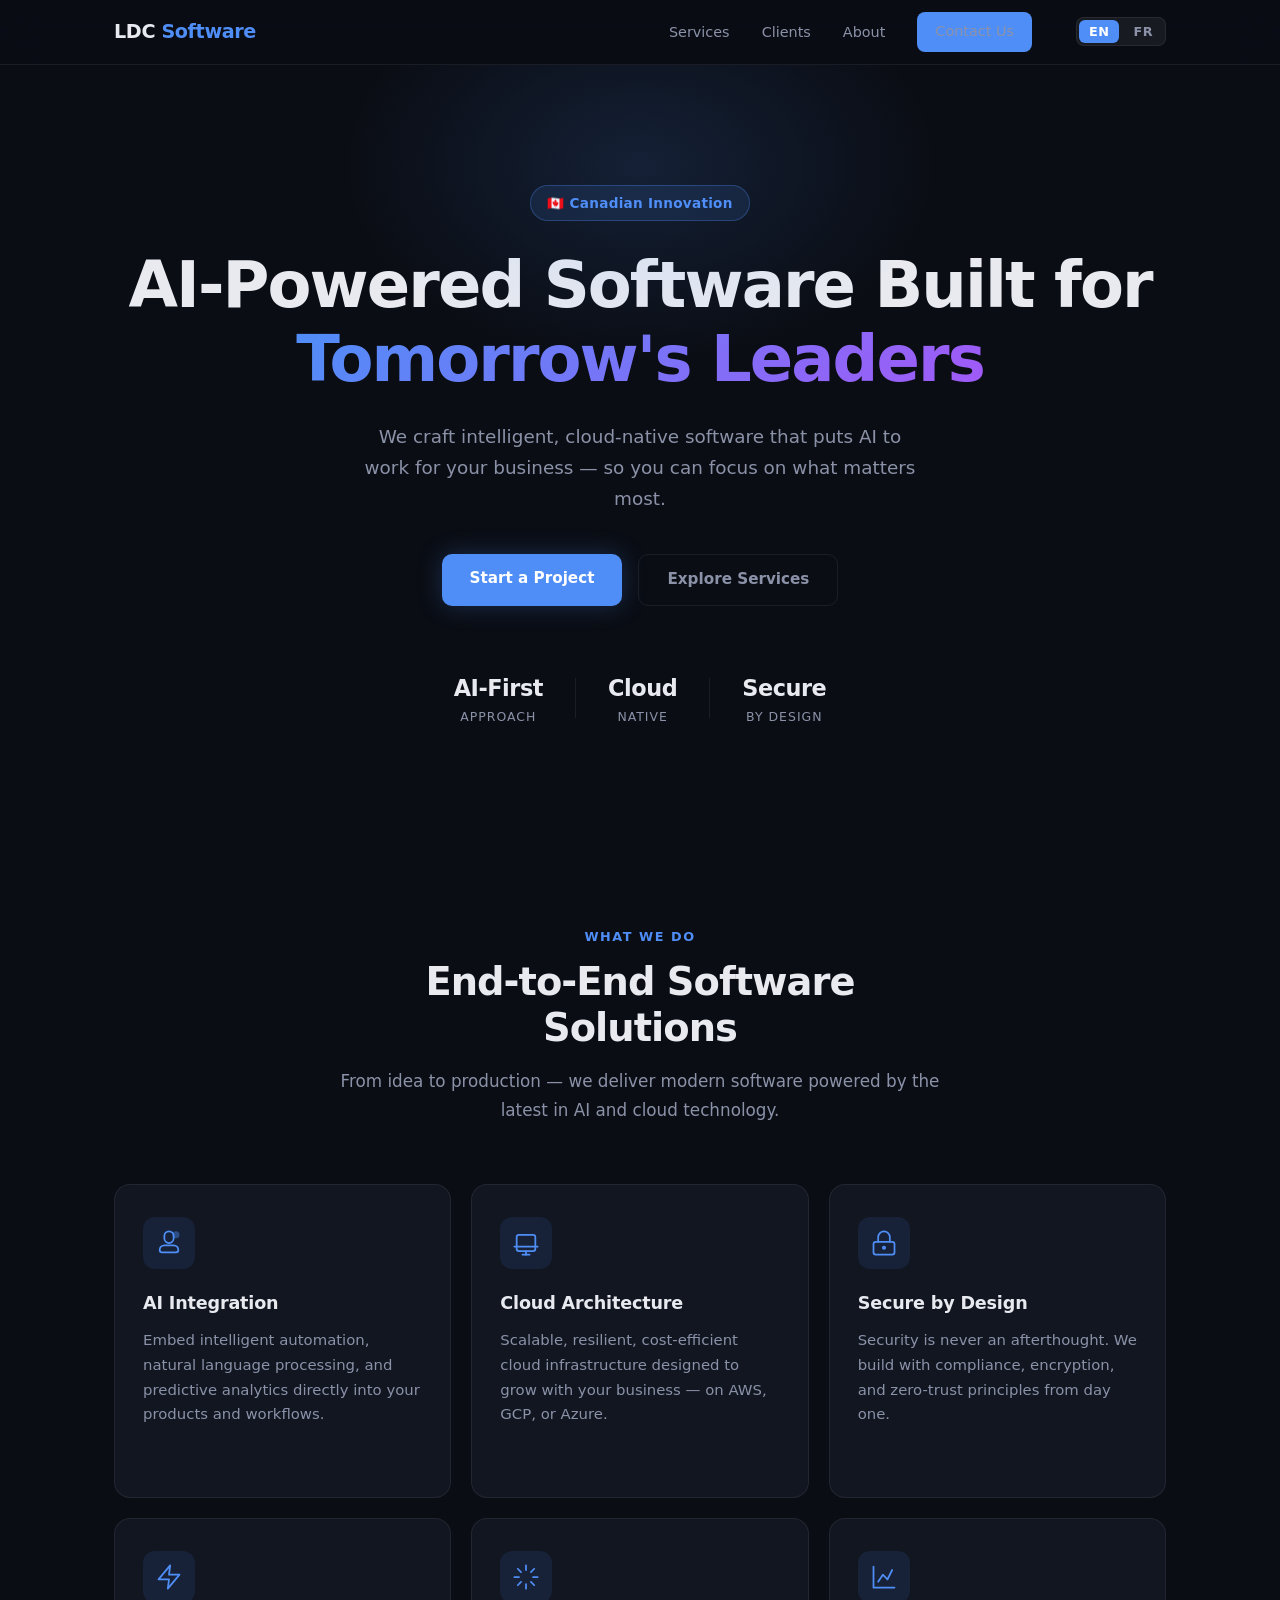
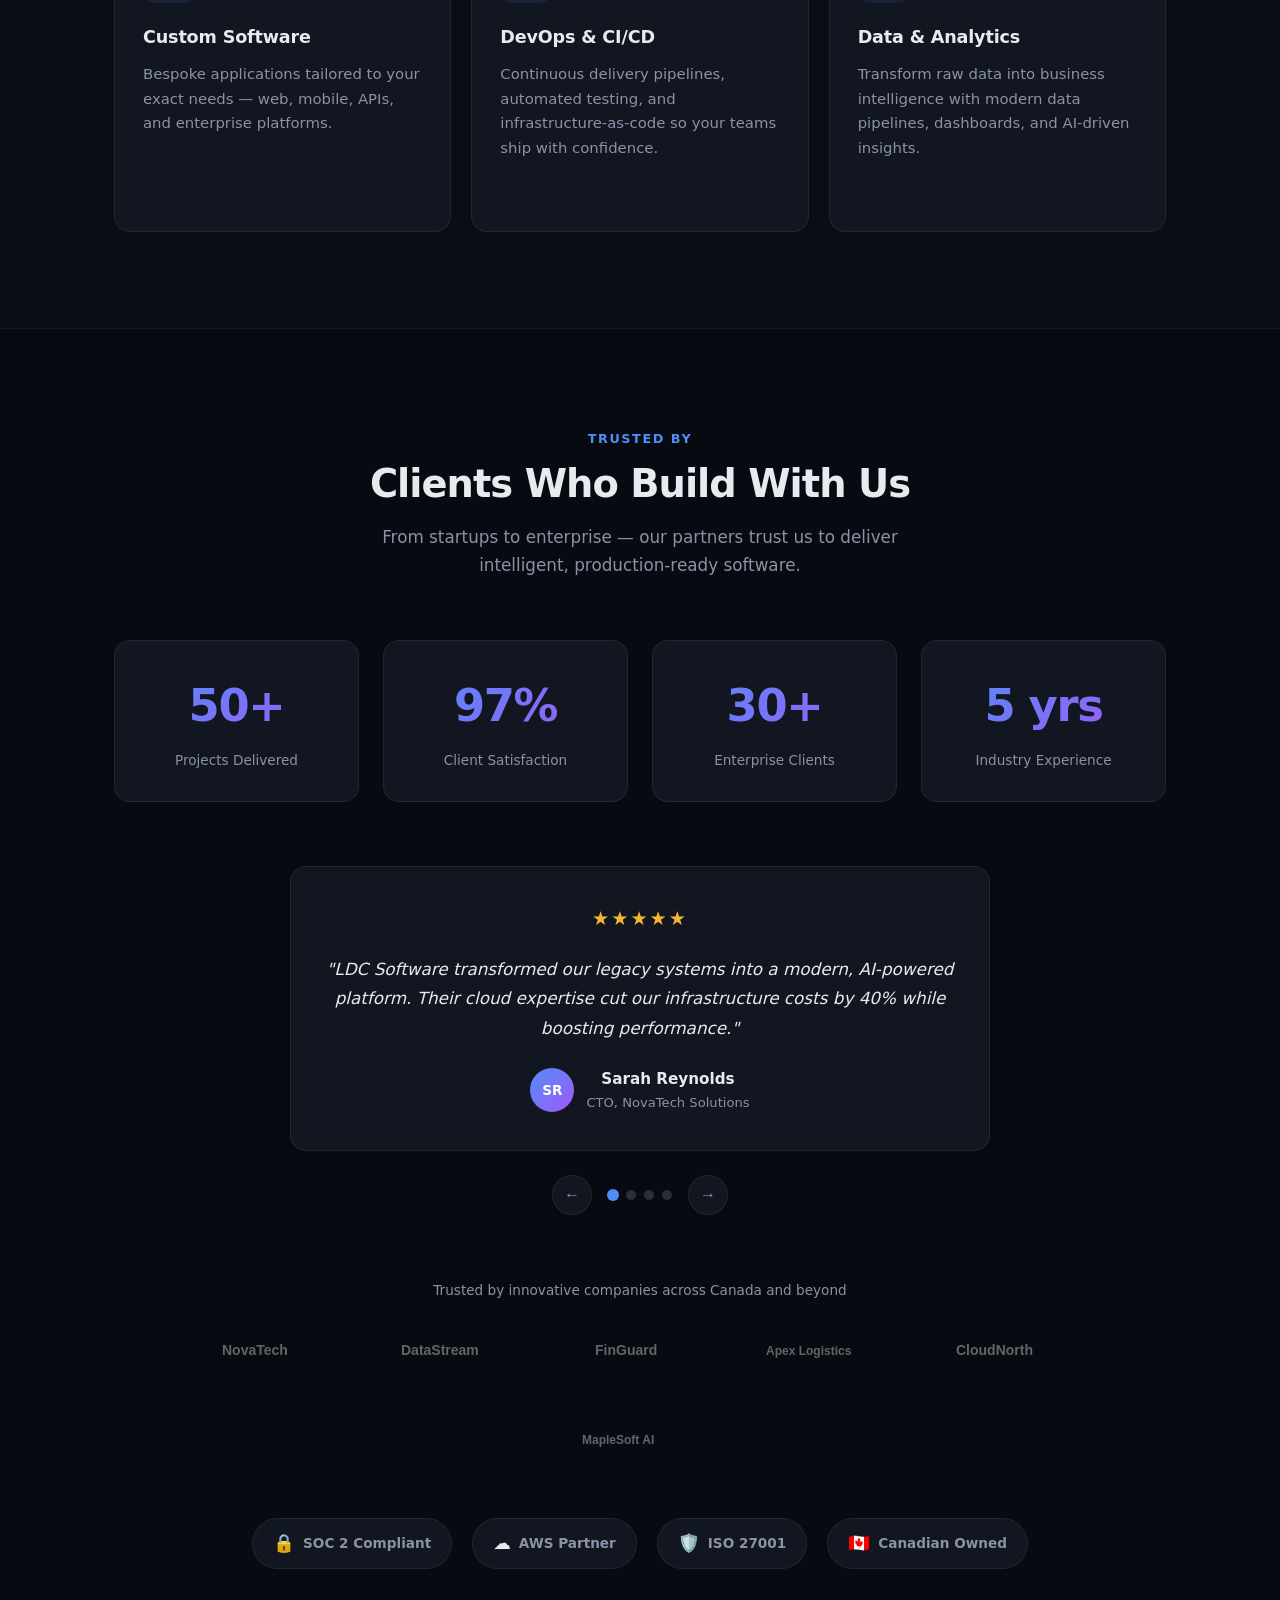
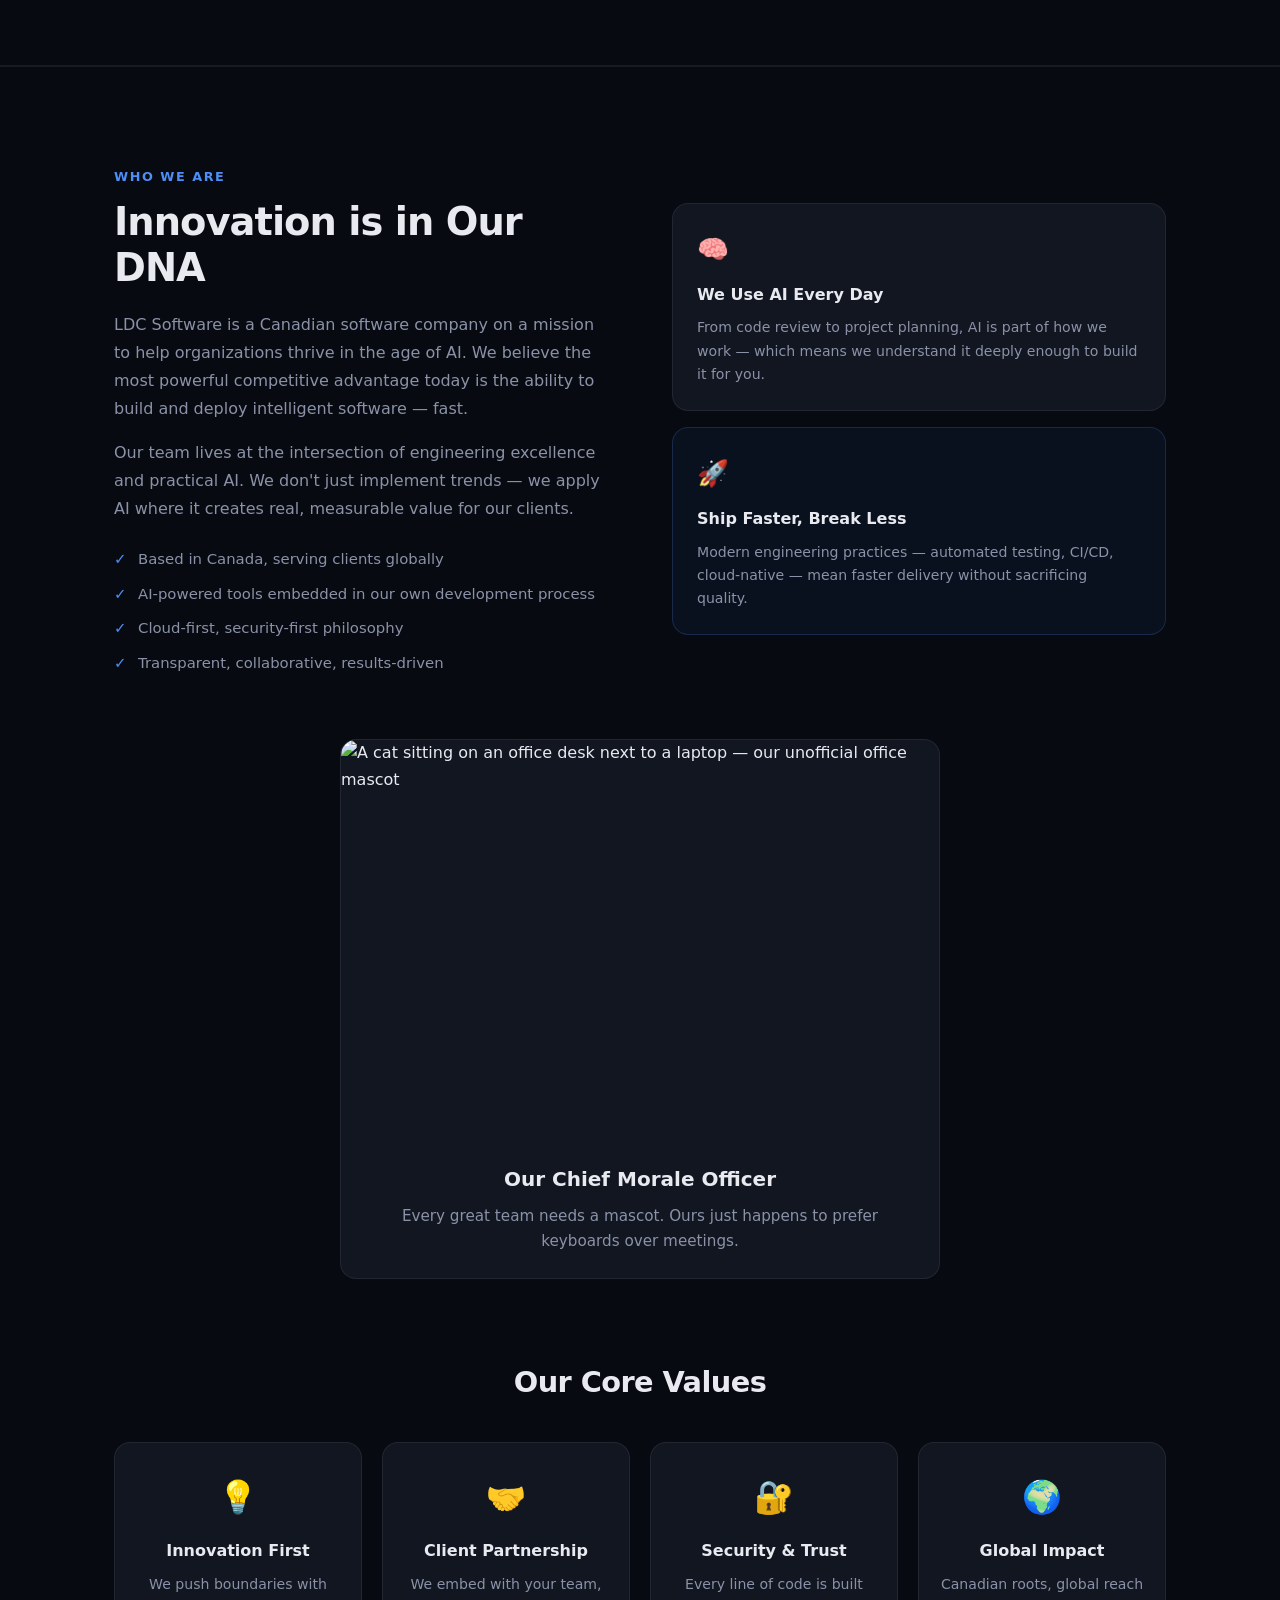
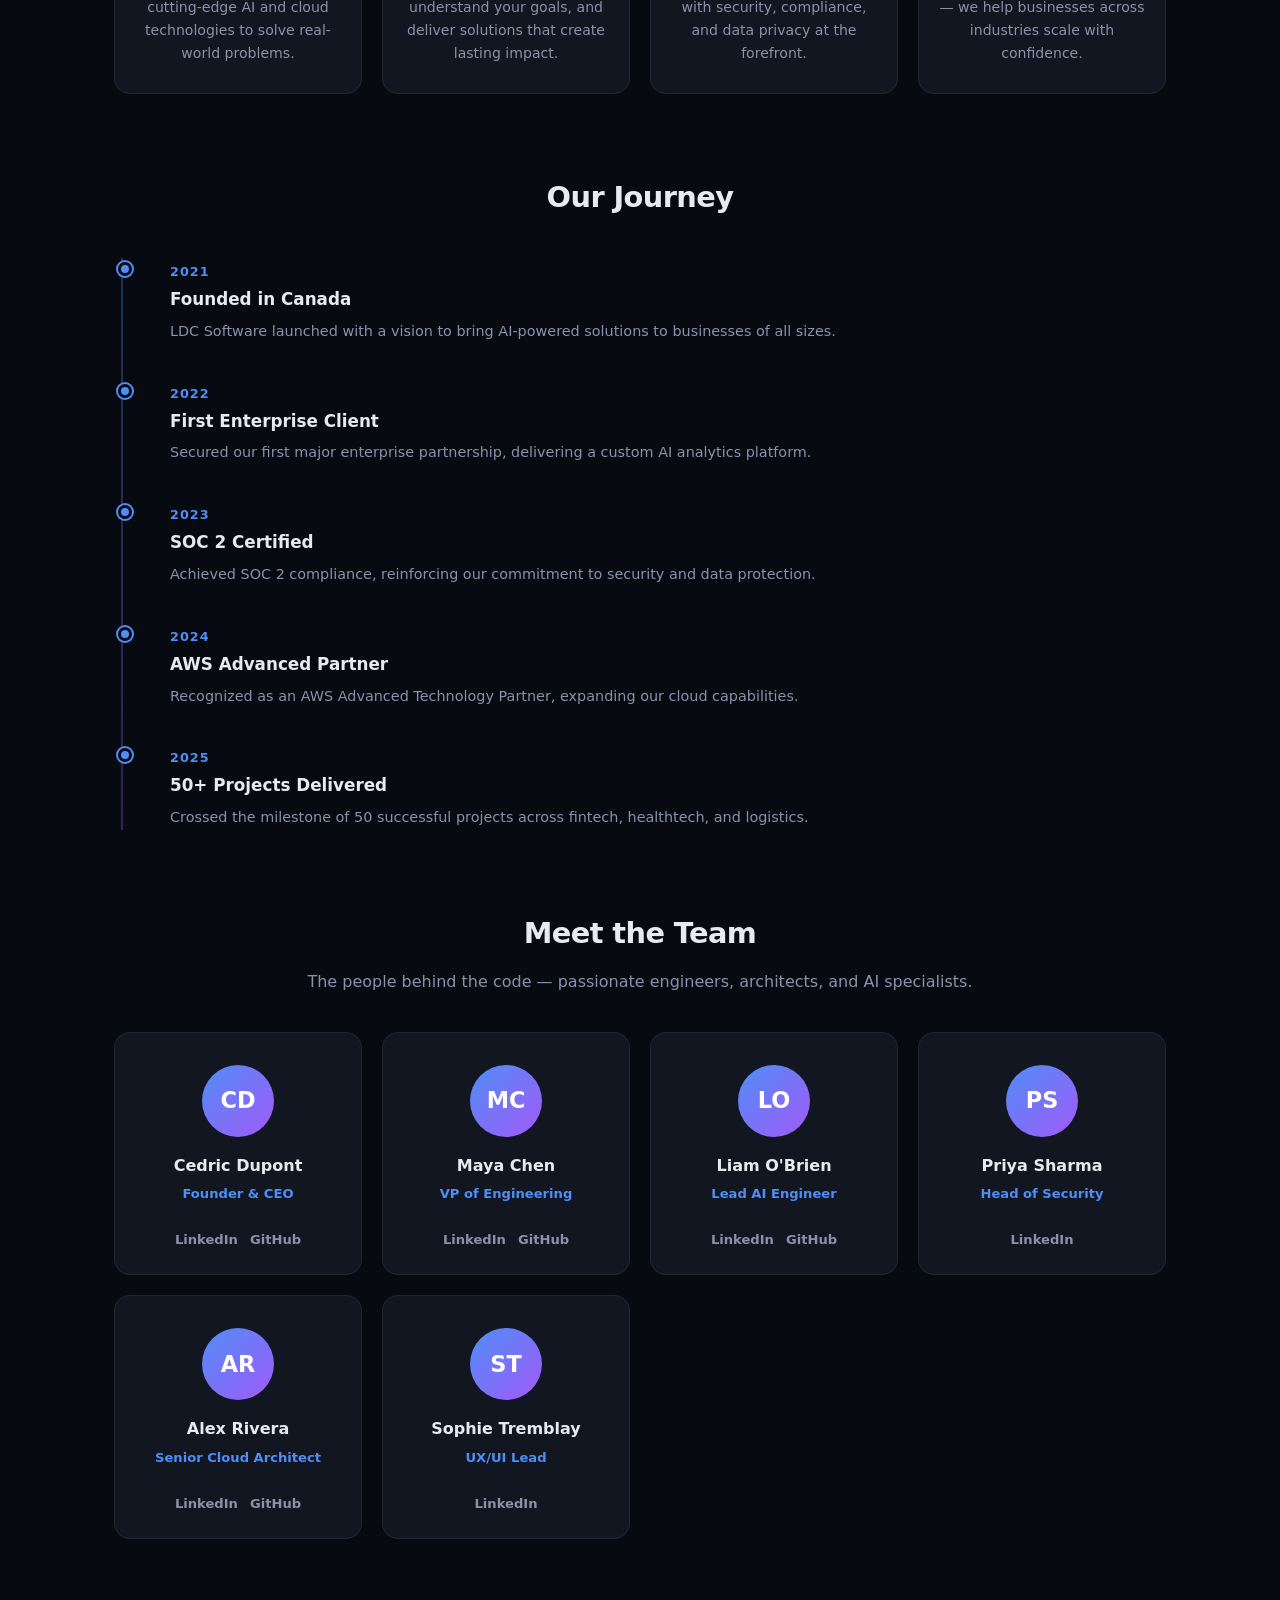
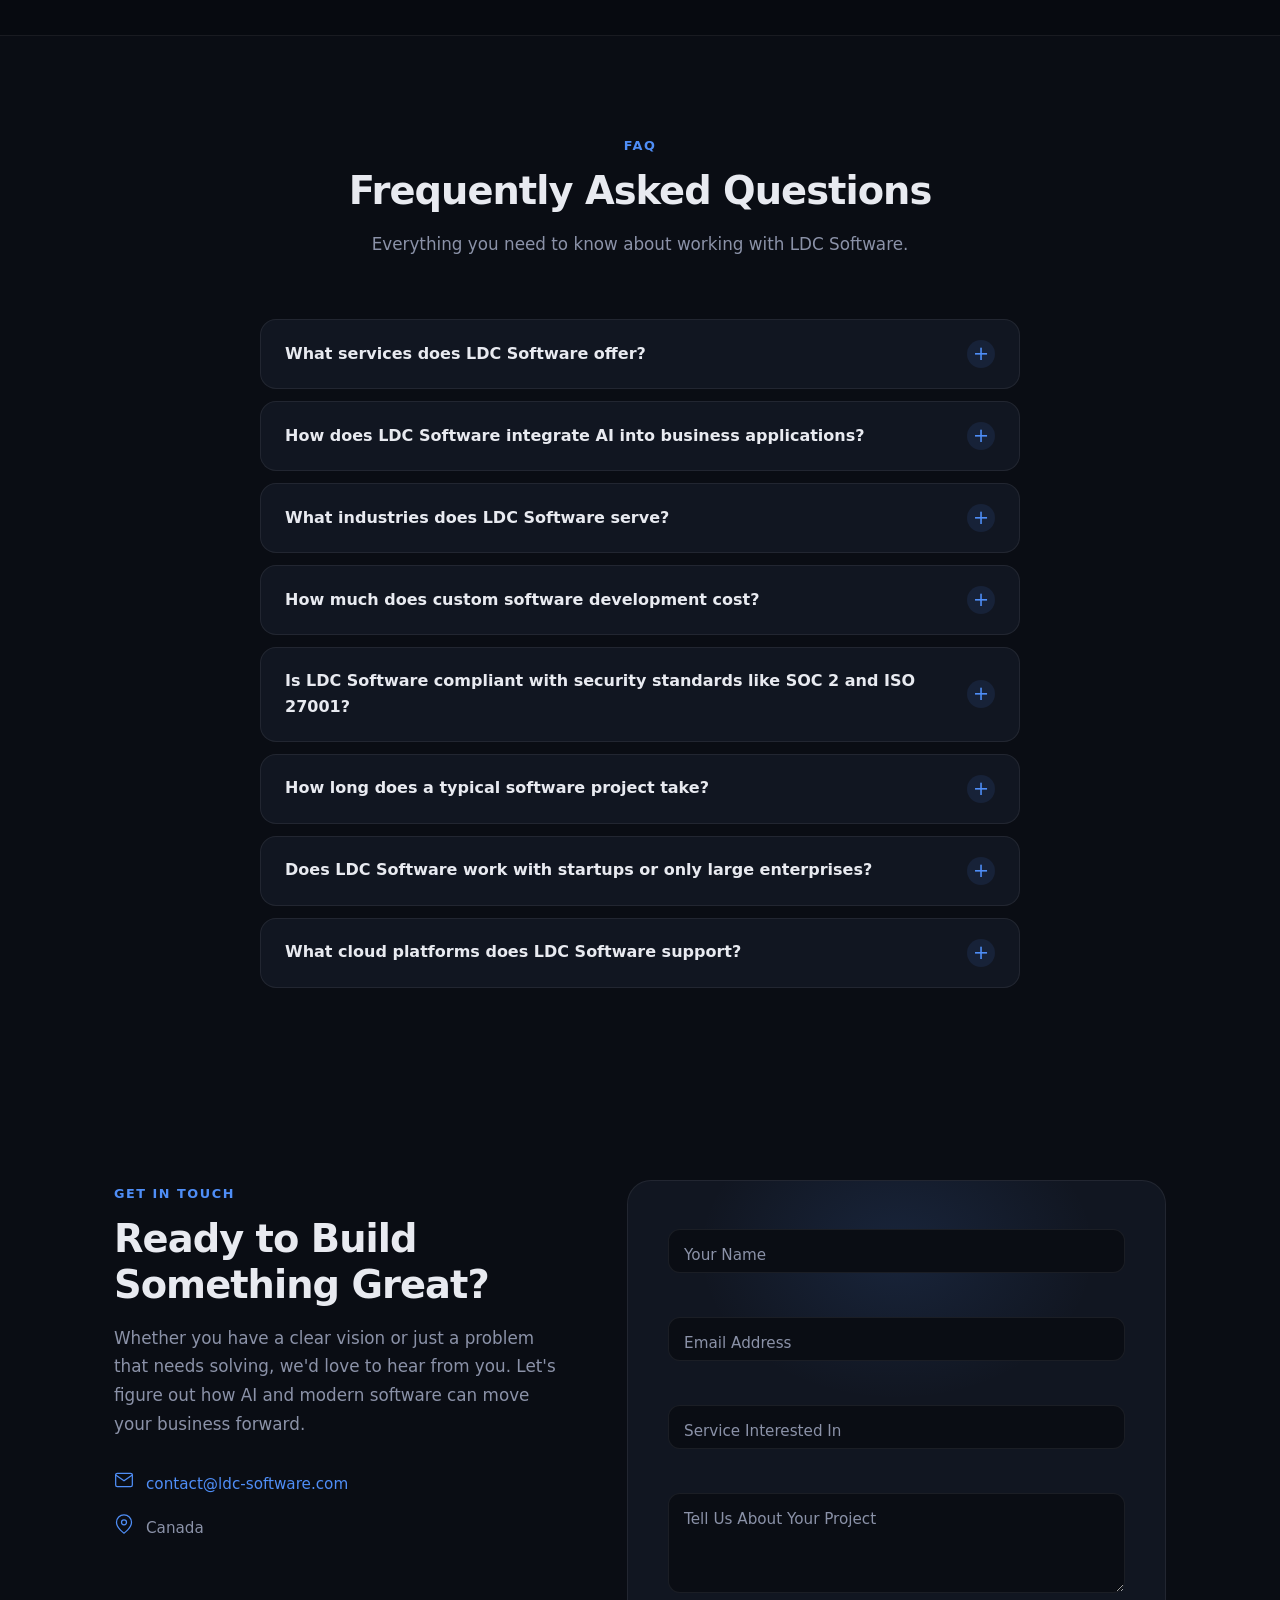
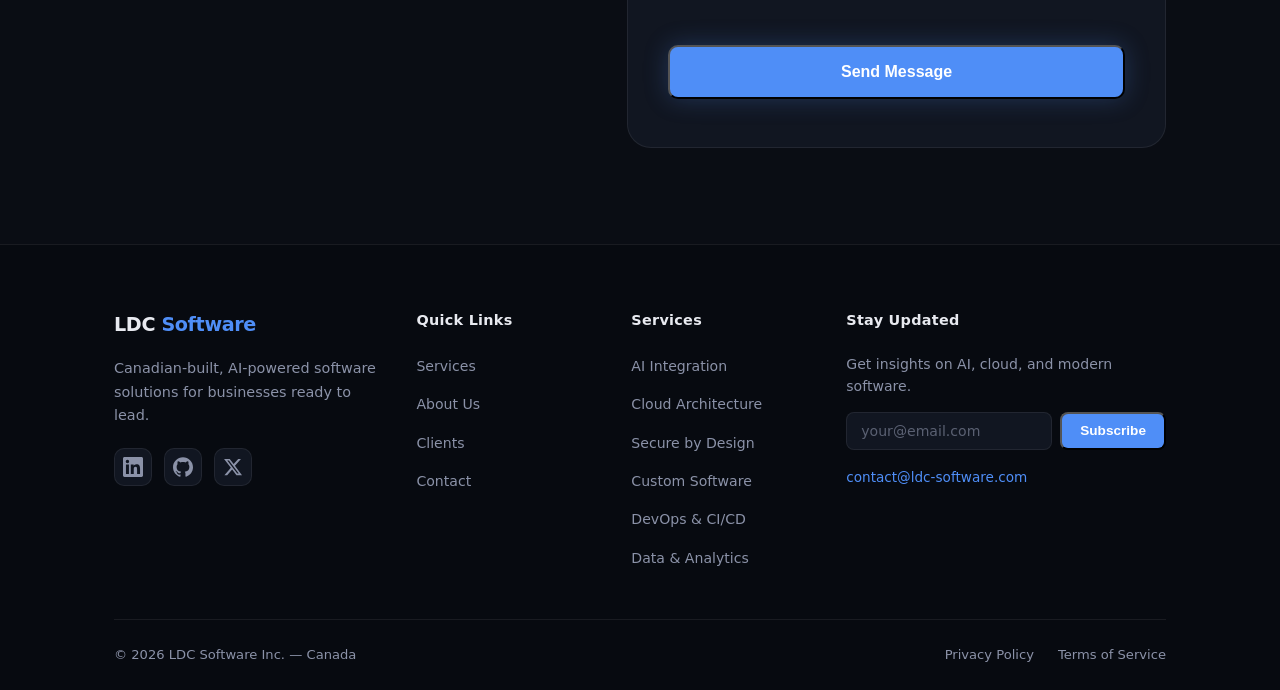
==== commit 99271253: "feat: add 6 service landing pages with SEO content (LDC-39) Build dedicated landing pages for all 6 " ====
--- a/index.html
+++ b/index.html
@@ -40,11 +40,8 @@
   <meta name="twitter:description" content="We build AI-powered, cloud-native software for Canadian businesses — custom development, AI integration &amp; secure cloud architecture." />
   <meta name="twitter:image" content="https://www.ldc-software.com/og-image.png" />
   <meta name="twitter:image:alt" content="LDC Software — AI &amp; cloud-native software development in Canada" />
-  <!-- Preconnect & Font Loading -->
-  <link rel="preconnect" href="https://fonts.googleapis.com" />
-  <link rel="preconnect" href="https://fonts.gstatic.com" crossorigin />
-  <link rel="preload" href="https://fonts.googleapis.com/css2?family=Inter:wght@300;400;500;600;700;800&display=swap" as="style" />
-  <link href="https://fonts.googleapis.com/css2?family=Inter:wght@300;400;500;600;700;800&display=swap" rel="stylesheet" />
+  <!-- Self-hosted Inter font (preload critical latin subset) -->
+  <link rel="preload" href="/fonts/inter-latin.woff2" as="font" type="font/woff2" crossorigin />
 
   <!-- Preload critical JS -->
   <link rel="preload" href="main.js?v=3" as="script" />
@@ -126,7 +123,7 @@
           "description": "Embed intelligent automation, natural language processing, and predictive analytics directly into your products and workflows.",
           "serviceType": "AI Integration",
           "provider": { "@id": "https://www.ldc-software.com/#organization" },
-          "url": "https://www.ldc-software.com/#services"
+          "url": "https://www.ldc-software.com/services/ai-integration/"
         },
         {
           "@type": "Service",
@@ -134,7 +131,7 @@
           "description": "Scalable, resilient, cost-efficient cloud infrastructure designed to grow with your business — on AWS, GCP, or Azure.",
           "serviceType": "Cloud Architecture",
           "provider": { "@id": "https://www.ldc-software.com/#organization" },
-          "url": "https://www.ldc-software.com/#services"
+          "url": "https://www.ldc-software.com/services/cloud-architecture/"
         },
         {
           "@type": "Service",
@@ -142,7 +139,7 @@
           "description": "Security is never an afterthought. We build with compliance, encryption, and zero-trust principles from day one.",
           "serviceType": "Cybersecurity Consulting",
           "provider": { "@id": "https://www.ldc-software.com/#organization" },
-          "url": "https://www.ldc-software.com/#services"
+          "url": "https://www.ldc-software.com/services/secure-by-design/"
         },
         {
           "@type": "Service",
@@ -150,7 +147,7 @@
           "description": "Bespoke applications tailored to your exact needs — web, mobile, APIs, and enterprise platforms.",
           "serviceType": "Custom Software Development",
           "provider": { "@id": "https://www.ldc-software.com/#organization" },
-          "url": "https://www.ldc-software.com/#services"
+          "url": "https://www.ldc-software.com/services/custom-software/"
         },
         {
           "@type": "Service",
@@ -158,7 +155,7 @@
           "description": "Continuous delivery pipelines, automated testing, and infrastructure-as-code so your teams ship with confidence.",
           "serviceType": "DevOps",
           "provider": { "@id": "https://www.ldc-software.com/#organization" },
-          "url": "https://www.ldc-software.com/#services"
+          "url": "https://www.ldc-software.com/services/devops-cicd/"
         },
         {
           "@type": "Service",
@@ -166,7 +163,7 @@
           "description": "Transform raw data into business intelligence with modern data pipelines, dashboards, and AI-driven insights.",
           "serviceType": "Data Analytics",
           "provider": { "@id": "https://www.ldc-software.com/#organization" },
-          "url": "https://www.ldc-software.com/#services"
+          "url": "https://www.ldc-software.com/services/data-analytics/"
         }
       ]
     }
@@ -396,7 +393,7 @@
       </div>
 
       <div class="services-grid">
-        <a href="#contact" class="service-card reveal-on-scroll" aria-label="AI Integration — learn more">
+        <a href="/services/ai-integration/" class="service-card reveal-on-scroll" aria-label="AI Integration — learn more">
           <div class="service-icon" aria-hidden="true">
             <svg width="28" height="28" viewBox="0 0 24 24" fill="none" stroke="currentColor" stroke-width="1.5" stroke-linecap="round" stroke-linejoin="round">
               <path d="M12 2a4 4 0 0 1 4 4v2a4 4 0 0 1-8 0V6a4 4 0 0 1 4-4z"/>
@@ -408,7 +405,7 @@
           <p class="service-desc" data-i18n="svc1_desc">Embed intelligent automation, natural language processing, and predictive analytics directly into your products and workflows.</p>
           <span class="service-link" data-i18n="svc_learn_html">Learn more <span aria-hidden="true">&rarr;</span></span>
         </a>
-        <a href="#contact" class="service-card reveal-on-scroll" aria-label="Cloud Architecture — learn more">
+        <a href="/services/cloud-architecture/" class="service-card reveal-on-scroll" aria-label="Cloud Architecture — learn more">
           <div class="service-icon" aria-hidden="true">
             <svg width="28" height="28" viewBox="0 0 24 24" fill="none" stroke="currentColor" stroke-width="1.5" stroke-linecap="round" stroke-linejoin="round">
               <path d="M6 19a2 2 0 0 1-2-2V7a2 2 0 0 1 2-2h12a2 2 0 0 1 2 2v10a2 2 0 0 1-2 2H6z"/>
@@ -421,7 +418,7 @@
           <p class="service-desc" data-i18n="svc2_desc">Scalable, resilient, cost-efficient cloud infrastructure designed to grow with your business — on AWS, GCP, or Azure.</p>
           <span class="service-link" data-i18n="svc_learn_html">Learn more <span aria-hidden="true">&rarr;</span></span>
         </a>
-        <a href="#contact" class="service-card reveal-on-scroll" aria-label="Secure by Design — learn more">
+        <a href="/services/secure-by-design/" class="service-card reveal-on-scroll" aria-label="Secure by Design — learn more">
           <div class="service-icon" aria-hidden="true">
             <svg width="28" height="28" viewBox="0 0 24 24" fill="none" stroke="currentColor" stroke-width="1.5" stroke-linecap="round" stroke-linejoin="round">
               <rect x="3" y="11" width="18" height="11" rx="2"/>
@@ -433,7 +430,7 @@
           <p class="service-desc" data-i18n="svc3_desc">Security is never an afterthought. We build with compliance, encryption, and zero-trust principles from day one.</p>
           <span class="service-link" data-i18n="svc_learn_html">Learn more <span aria-hidden="true">&rarr;</span></span>
         </a>
-        <a href="#contact" class="service-card reveal-on-scroll" aria-label="Custom Software — learn more">
+        <a href="/services/custom-software/" class="service-card reveal-on-scroll" aria-label="Custom Software — learn more">
           <div class="service-icon" aria-hidden="true">
             <svg width="28" height="28" viewBox="0 0 24 24" fill="none" stroke="currentColor" stroke-width="1.5" stroke-linecap="round" stroke-linejoin="round">
               <path d="M13 2L3 14h9l-1 8 10-12h-9l1-8z"/>
@@ -443,7 +440,7 @@
           <p class="service-desc" data-i18n="svc4_desc">Bespoke applications tailored to your exact needs — web, mobile, APIs, and enterprise platforms.</p>
           <span class="service-link" data-i18n="svc_learn_html">Learn more <span aria-hidden="true">&rarr;</span></span>
         </a>
-        <a href="#contact" class="service-card reveal-on-scroll" aria-label="DevOps and CI/CD — learn more">
+        <a href="/services/devops-cicd/" class="service-card reveal-on-scroll" aria-label="DevOps and CI/CD — learn more">
           <div class="service-icon" aria-hidden="true">
             <svg width="28" height="28" viewBox="0 0 24 24" fill="none" stroke="currentColor" stroke-width="1.5" stroke-linecap="round" stroke-linejoin="round">
               <path d="M12 2v4M12 18v4M4.93 4.93l2.83 2.83M16.24 16.24l2.83 2.83M2 12h4M18 12h4M4.93 19.07l2.83-2.83M16.24 7.76l2.83-2.83"/>
@@ -453,7 +450,7 @@
           <p class="service-desc" data-i18n="svc5_desc">Continuous delivery pipelines, automated testing, and infrastructure-as-code so your teams ship with confidence.</p>
           <span class="service-link" data-i18n="svc_learn_html">Learn more <span aria-hidden="true">&rarr;</span></span>
         </a>
-        <a href="#contact" class="service-card reveal-on-scroll" aria-label="Data and Analytics — learn more">
+        <a href="/services/data-analytics/" class="service-card reveal-on-scroll" aria-label="Data and Analytics — learn more">
           <div class="service-icon" aria-hidden="true">
             <svg width="28" height="28" viewBox="0 0 24 24" fill="none" stroke="currentColor" stroke-width="1.5" stroke-linecap="round" stroke-linejoin="round">
               <path d="M3 3v18h18"/>
@@ -981,10 +978,12 @@
         <div class="footer-col">
           <h4 class="footer-col-title">Services</h4>
           <ul class="footer-links">
-            <li><a href="#contact">AI Integration</a></li>
-            <li><a href="#contact">Cloud Architecture</a></li>
-            <li><a href="#contact">Custom Software</a></li>
-            <li><a href="#contact">DevOps & CI/CD</a></li>
+            <li><a href="/services/ai-integration/">AI Integration</a></li>
+            <li><a href="/services/cloud-architecture/">Cloud Architecture</a></li>
+            <li><a href="/services/secure-by-design/">Secure by Design</a></li>
+            <li><a href="/services/custom-software/">Custom Software</a></li>
+            <li><a href="/services/devops-cicd/">DevOps & CI/CD</a></li>
+            <li><a href="/services/data-analytics/">Data & Analytics</a></li>
           </ul>
         </div>
 
--- a/styles.css
+++ b/styles.css
@@ -1,3 +1,21 @@
+/* === Self-hosted Inter (variable font, weights 400–800) === */
+@font-face {
+  font-family: 'Inter';
+  font-style: normal;
+  font-weight: 400 800;
+  font-display: swap;
+  src: url('/fonts/inter-latin-ext.woff2') format('woff2');
+  unicode-range: U+0100-02BA, U+02BD-02C5, U+02C7-02CC, U+02CE-02D7, U+02DD-02FF, U+0304, U+0308, U+0329, U+1D00-1DBF, U+1E00-1E9F, U+1EF2-1EFF, U+2020, U+20A0-20AB, U+20AD-20C0, U+2113, U+2C60-2C7F, U+A720-A7FF;
+}
+@font-face {
+  font-family: 'Inter';
+  font-style: normal;
+  font-weight: 400 800;
+  font-display: swap;
+  src: url('/fonts/inter-latin.woff2') format('woff2');
+  unicode-range: U+0000-00FF, U+0131, U+0152-0153, U+02BB-02BC, U+02C6, U+02DA, U+02DC, U+0304, U+0308, U+0329, U+2000-206F, U+20AC, U+2122, U+2191, U+2193, U+2212, U+2215, U+FEFF, U+FFFD;
+}
+
 /* === Reset & Base === */
 *, *::before, *::after {
   box-sizing: border-box;
--- a/styles.css
+++ b/styles.css
@@ -1,3 +1,21 @@
+/* === Self-hosted Inter (variable font, weights 400–800) === */
+@font-face {
+  font-family: 'Inter';
+  font-style: normal;
+  font-weight: 400 800;
+  font-display: swap;
+  src: url('/fonts/inter-latin-ext.woff2') format('woff2');
+  unicode-range: U+0100-02BA, U+02BD-02C5, U+02C7-02CC, U+02CE-02D7, U+02DD-02FF, U+0304, U+0308, U+0329, U+1D00-1DBF, U+1E00-1E9F, U+1EF2-1EFF, U+2020, U+20A0-20AB, U+20AD-20C0, U+2113, U+2C60-2C7F, U+A720-A7FF;
+}
+@font-face {
+  font-family: 'Inter';
+  font-style: normal;
+  font-weight: 400 800;
+  font-display: swap;
+  src: url('/fonts/inter-latin.woff2') format('woff2');
+  unicode-range: U+0000-00FF, U+0131, U+0152-0153, U+02BB-02BC, U+02C6, U+02DA, U+02DC, U+0304, U+0308, U+0329, U+2000-206F, U+20AC, U+2122, U+2191, U+2193, U+2212, U+2215, U+FEFF, U+FFFD;
+}
+
 /* === Reset & Base === */
 *, *::before, *::after {
   box-sizing: border-box;
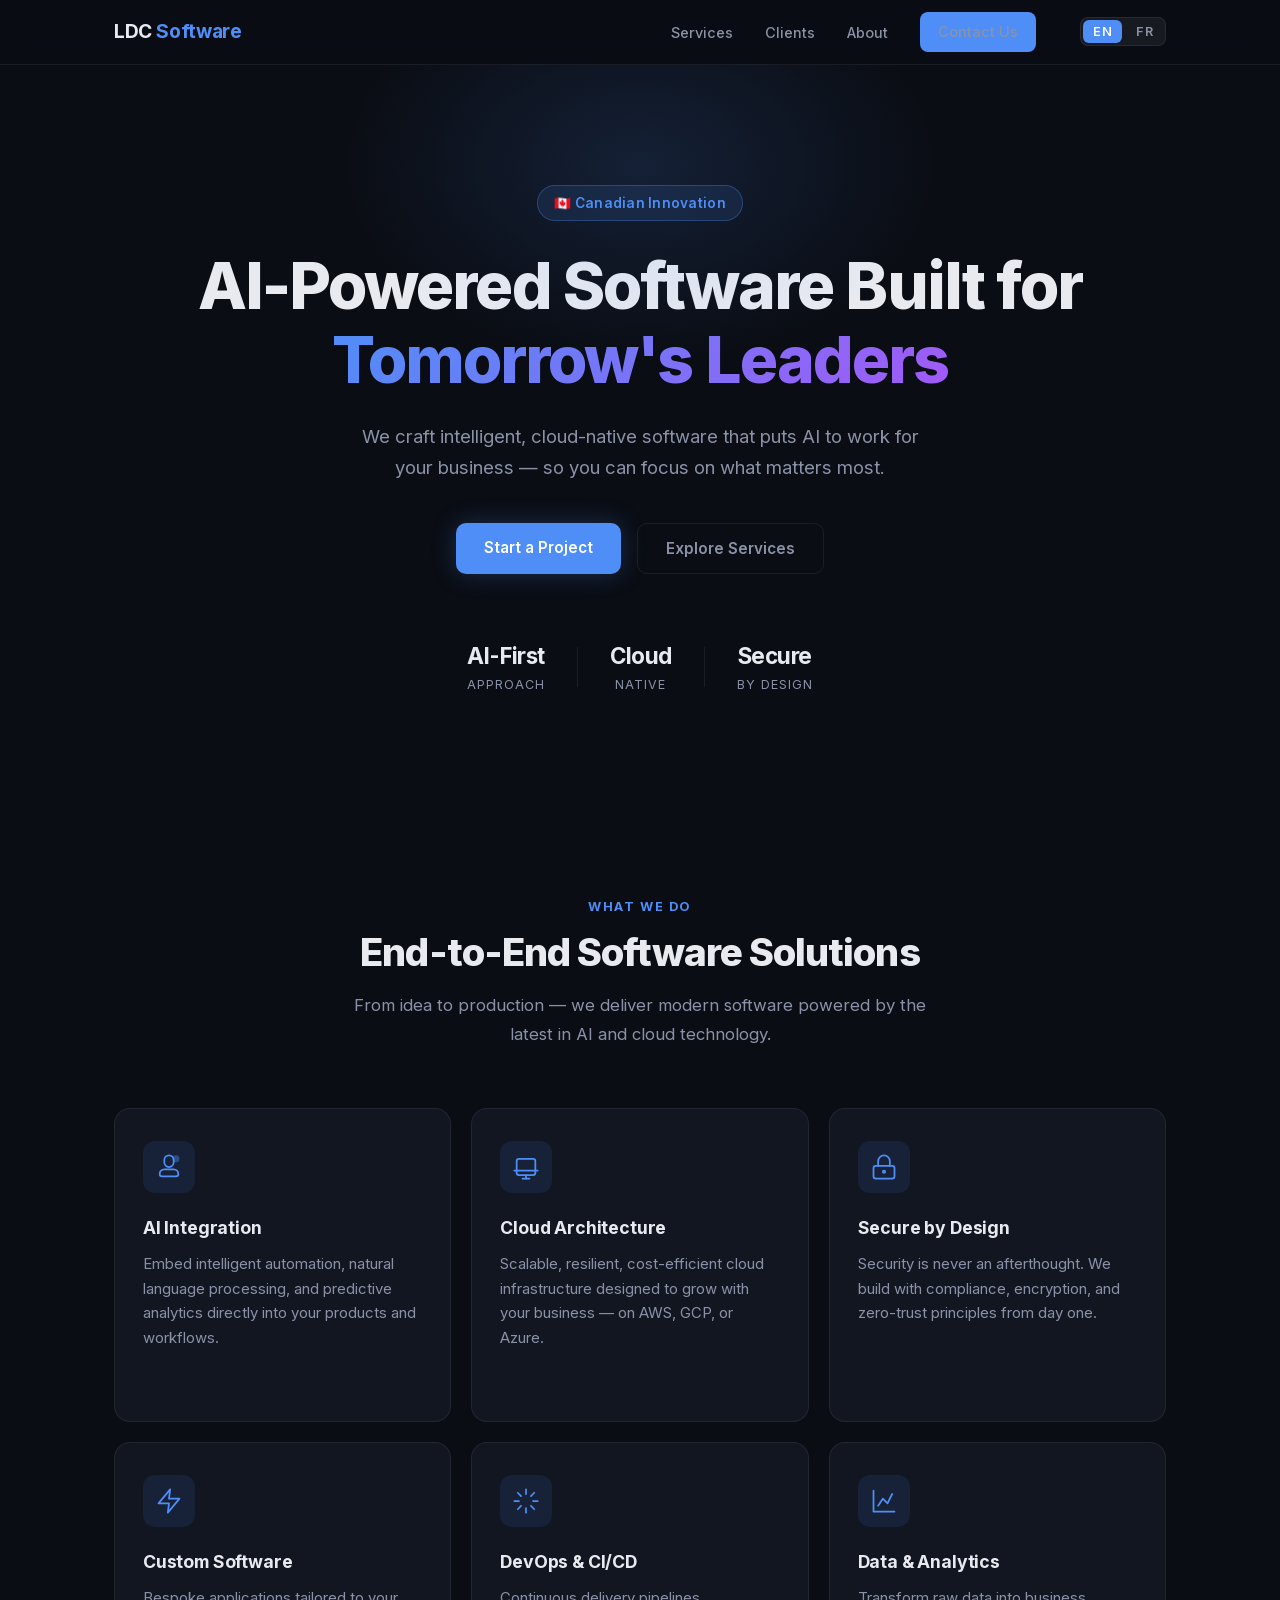
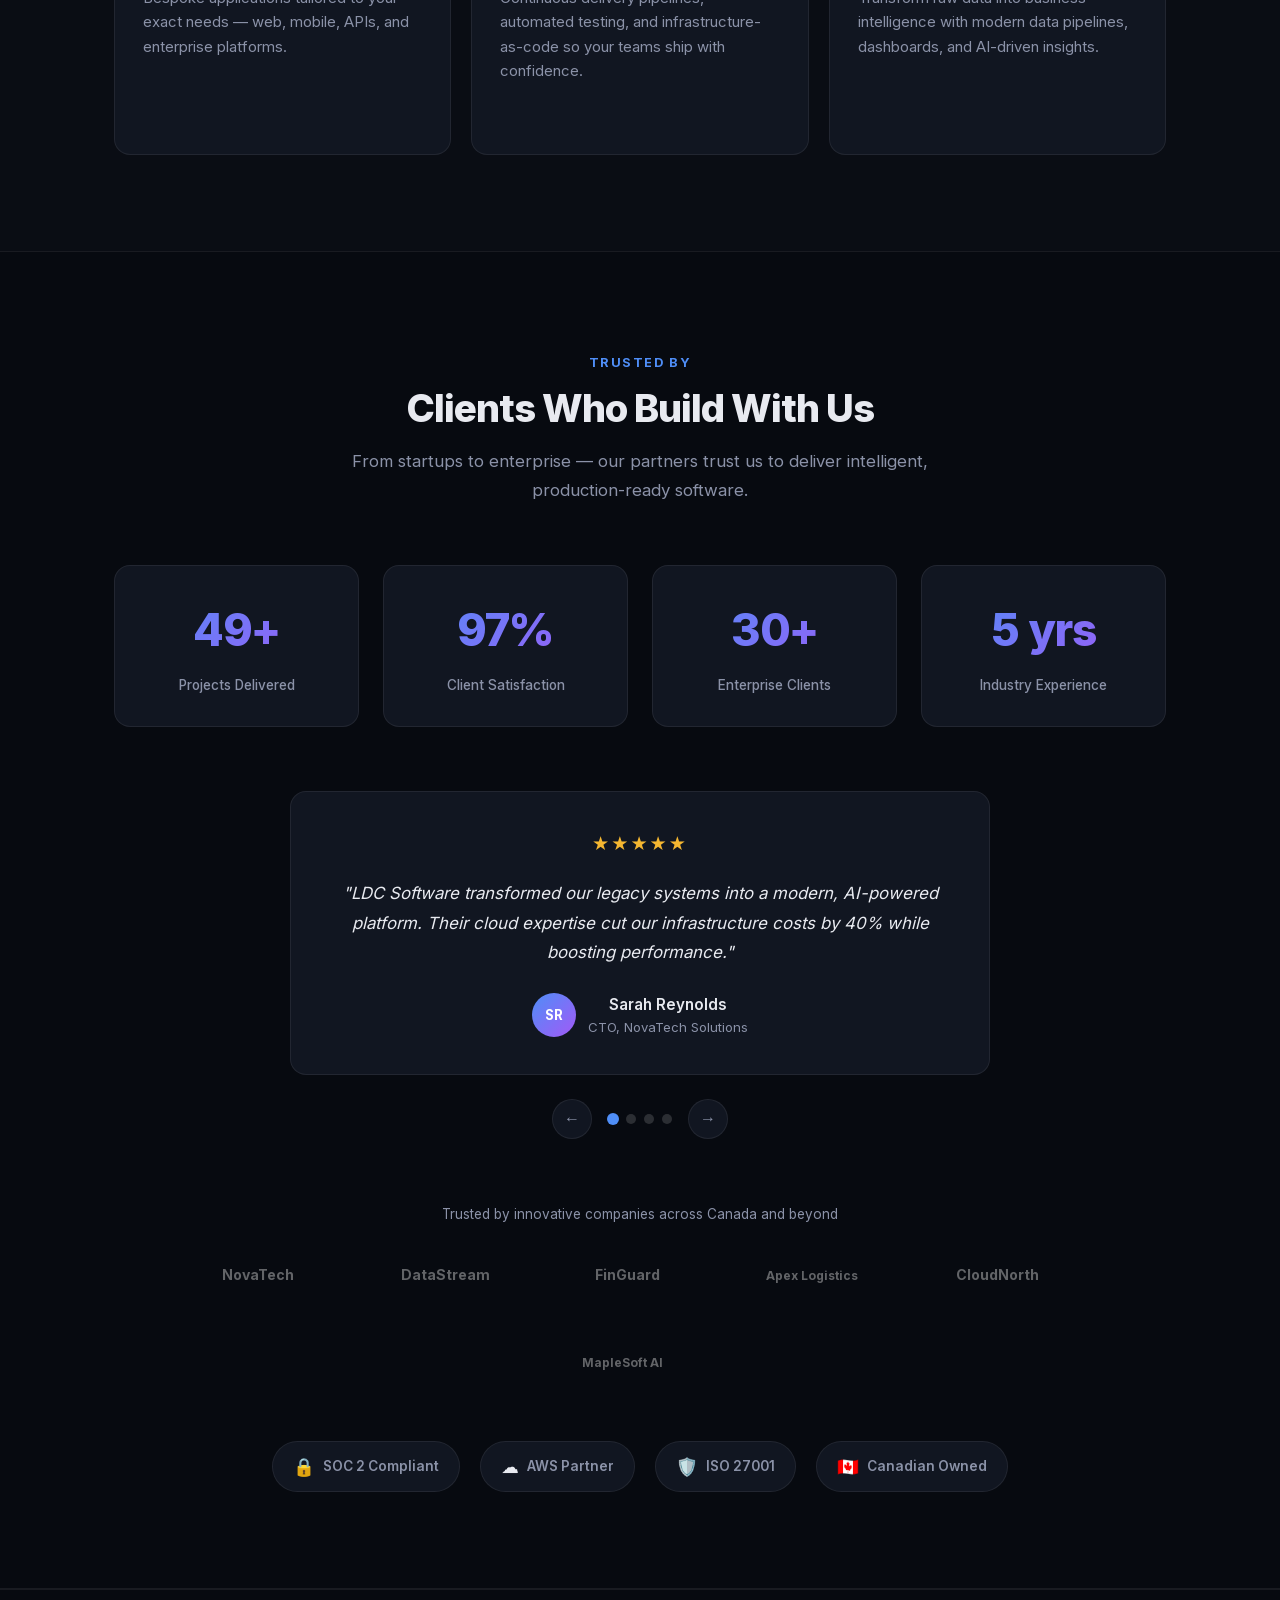
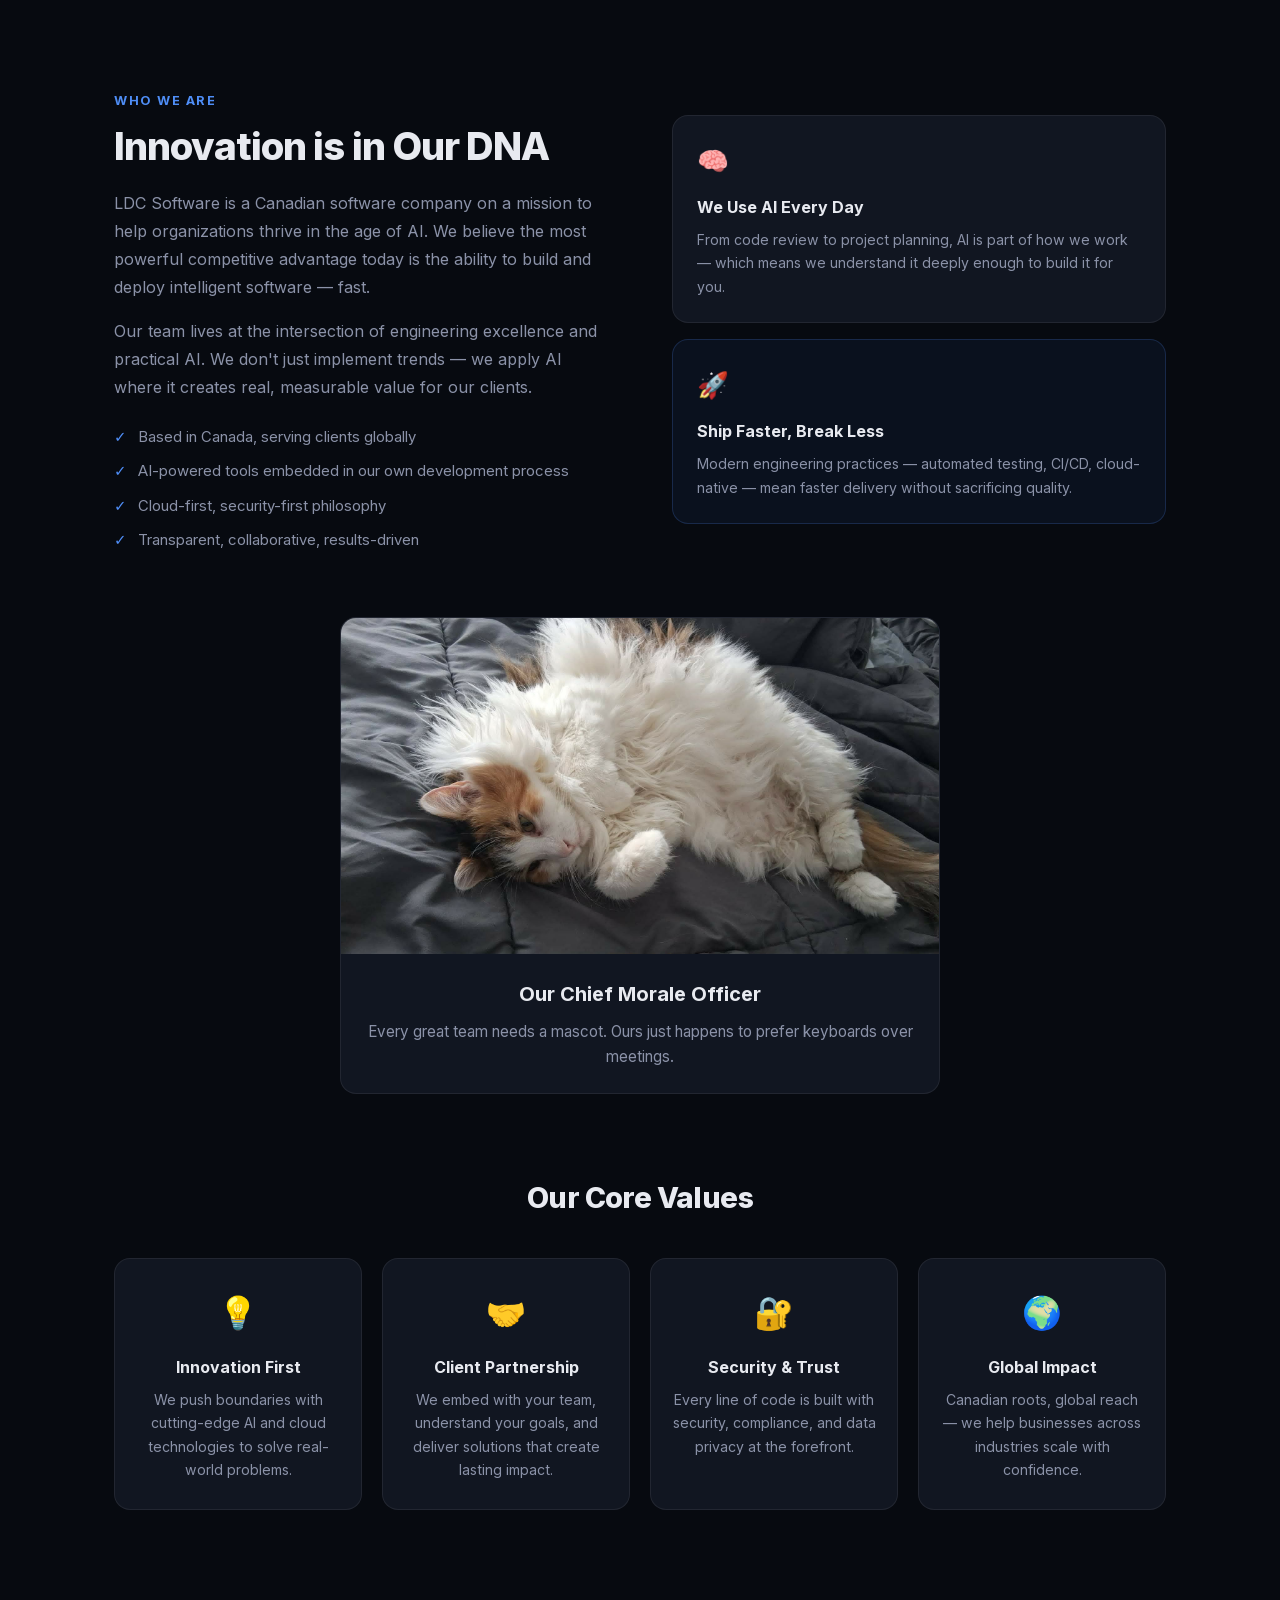
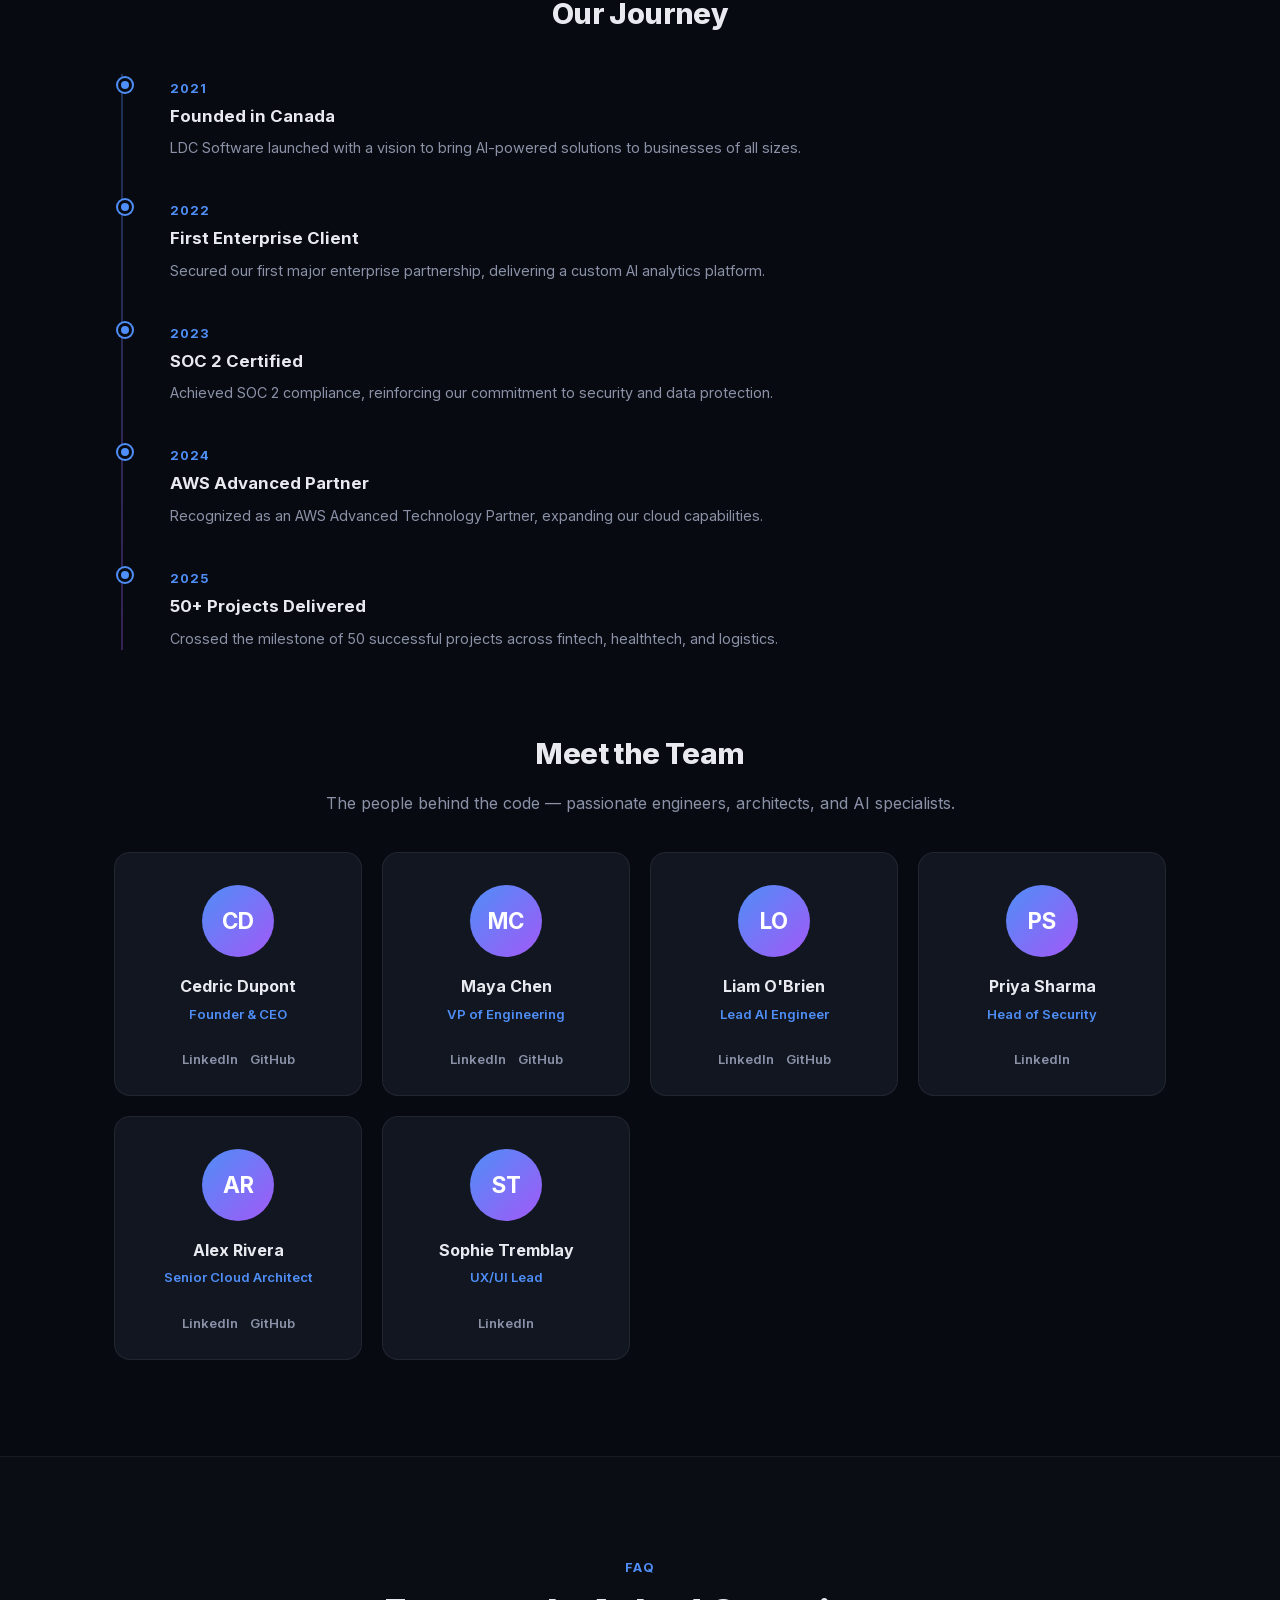
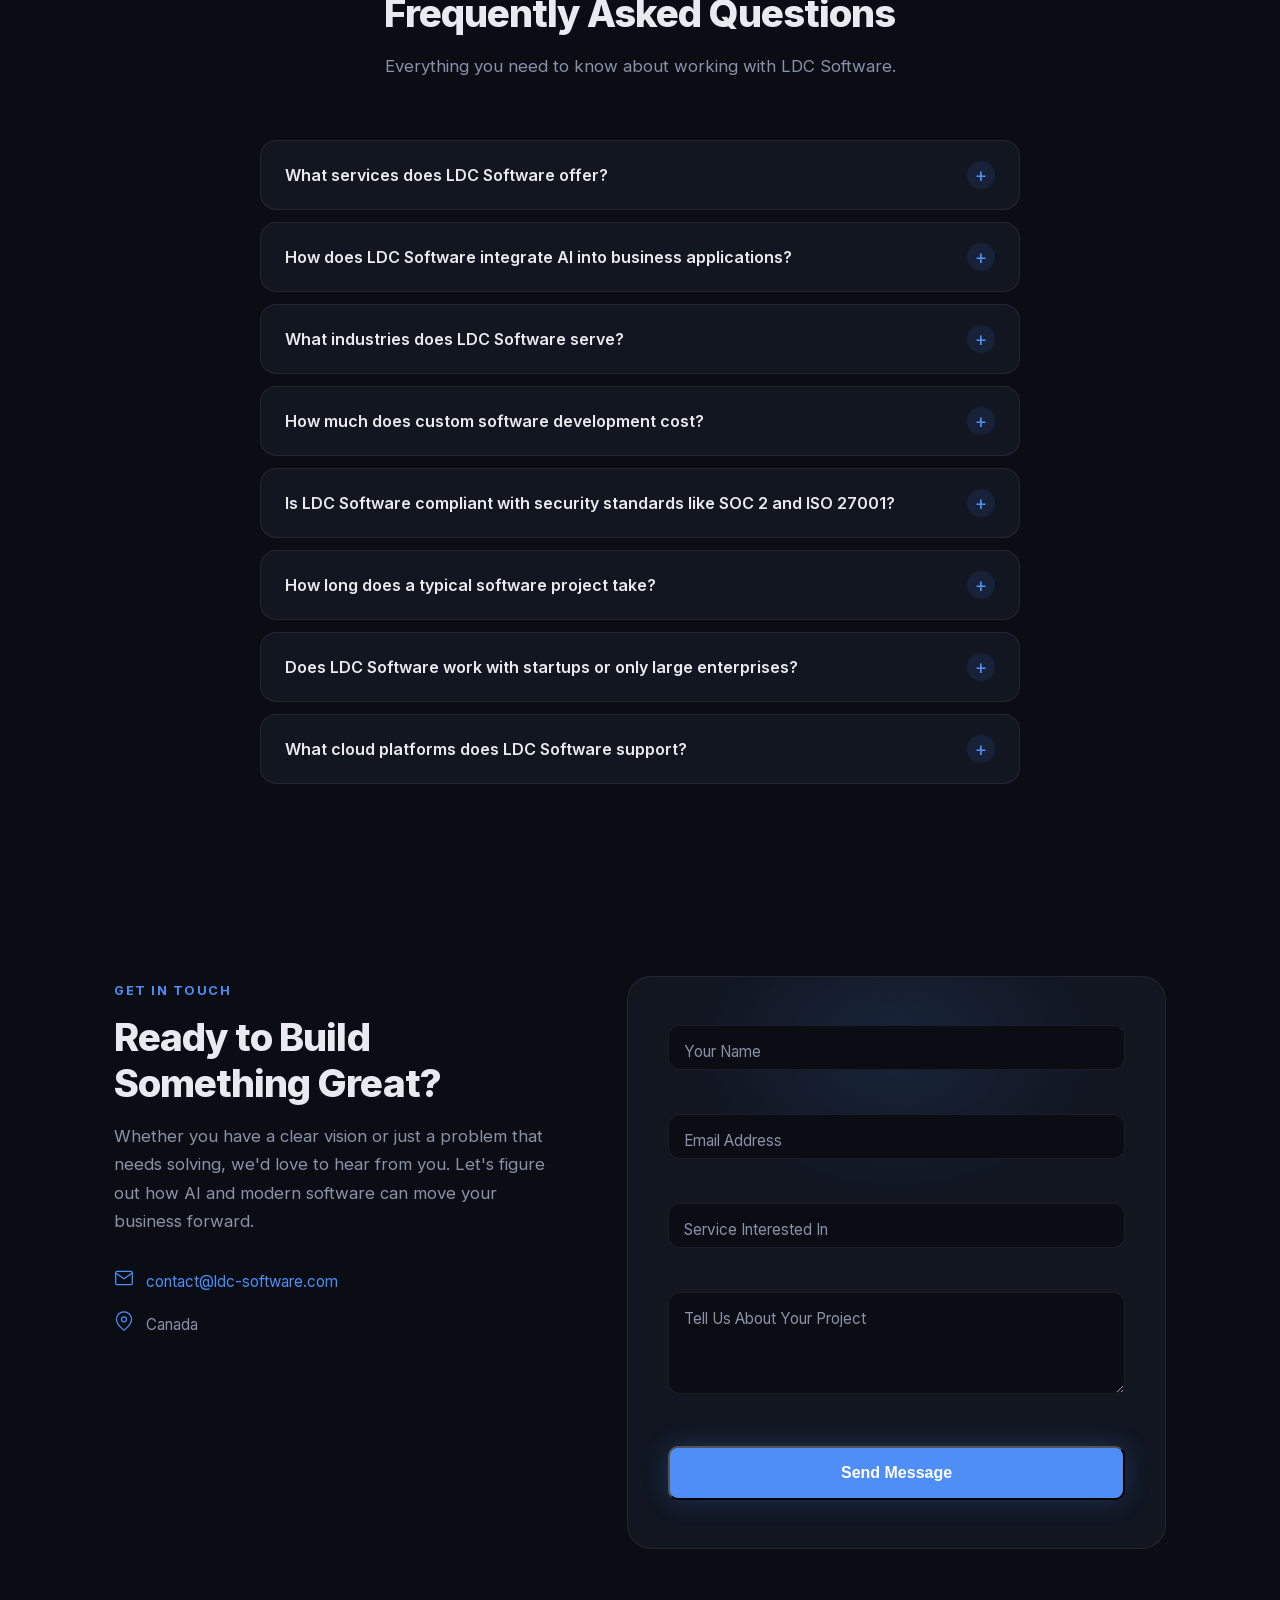
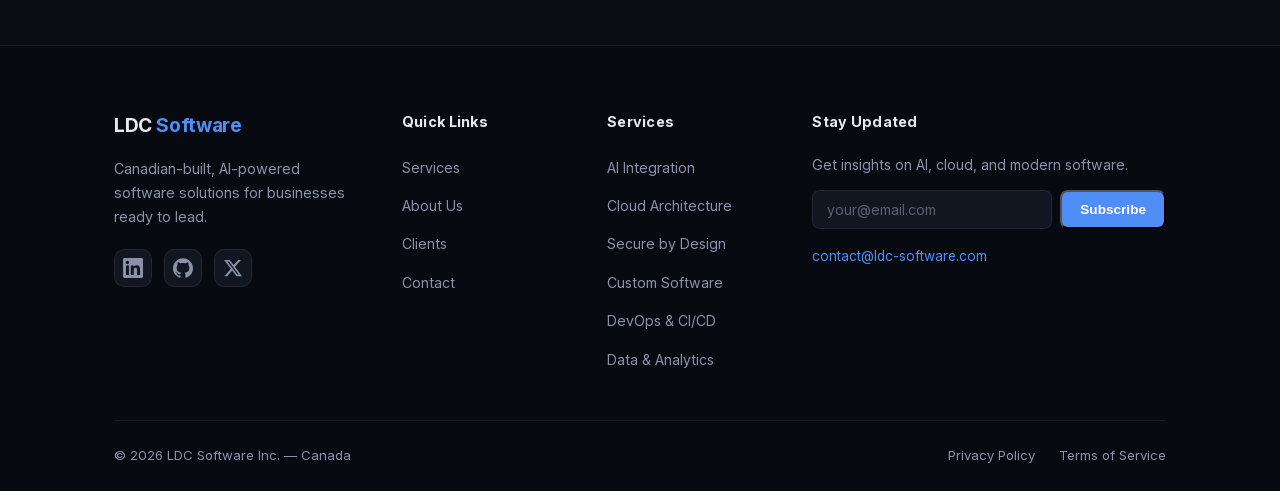
==== commit 068b4c76: "feat: replace office cat image with new Taiga-provided photo (LDC-42) Replace external Pixabay cat i" ====
--- a/index.html
+++ b/index.html
@@ -672,12 +672,12 @@
       <div class="office-cat-section reveal-on-scroll">
         <div class="office-cat-card">
           <img
-            src="https://cdn.pixabay.com/photo/2024/02/28/07/42/european-shorthair-8601492_960_720.jpg"
+            src="assets/office-cat.jpg"
             alt="A cat sitting on an office desk next to a laptop — our unofficial office mascot"
             class="office-cat-img"
             loading="lazy"
-            width="800"
-            height="533"
+            width="1920"
+            height="1080"
           />
           <div class="office-cat-caption">
             <p class="office-cat-title" data-i18n="cat_title">Our Chief Morale Officer</p>
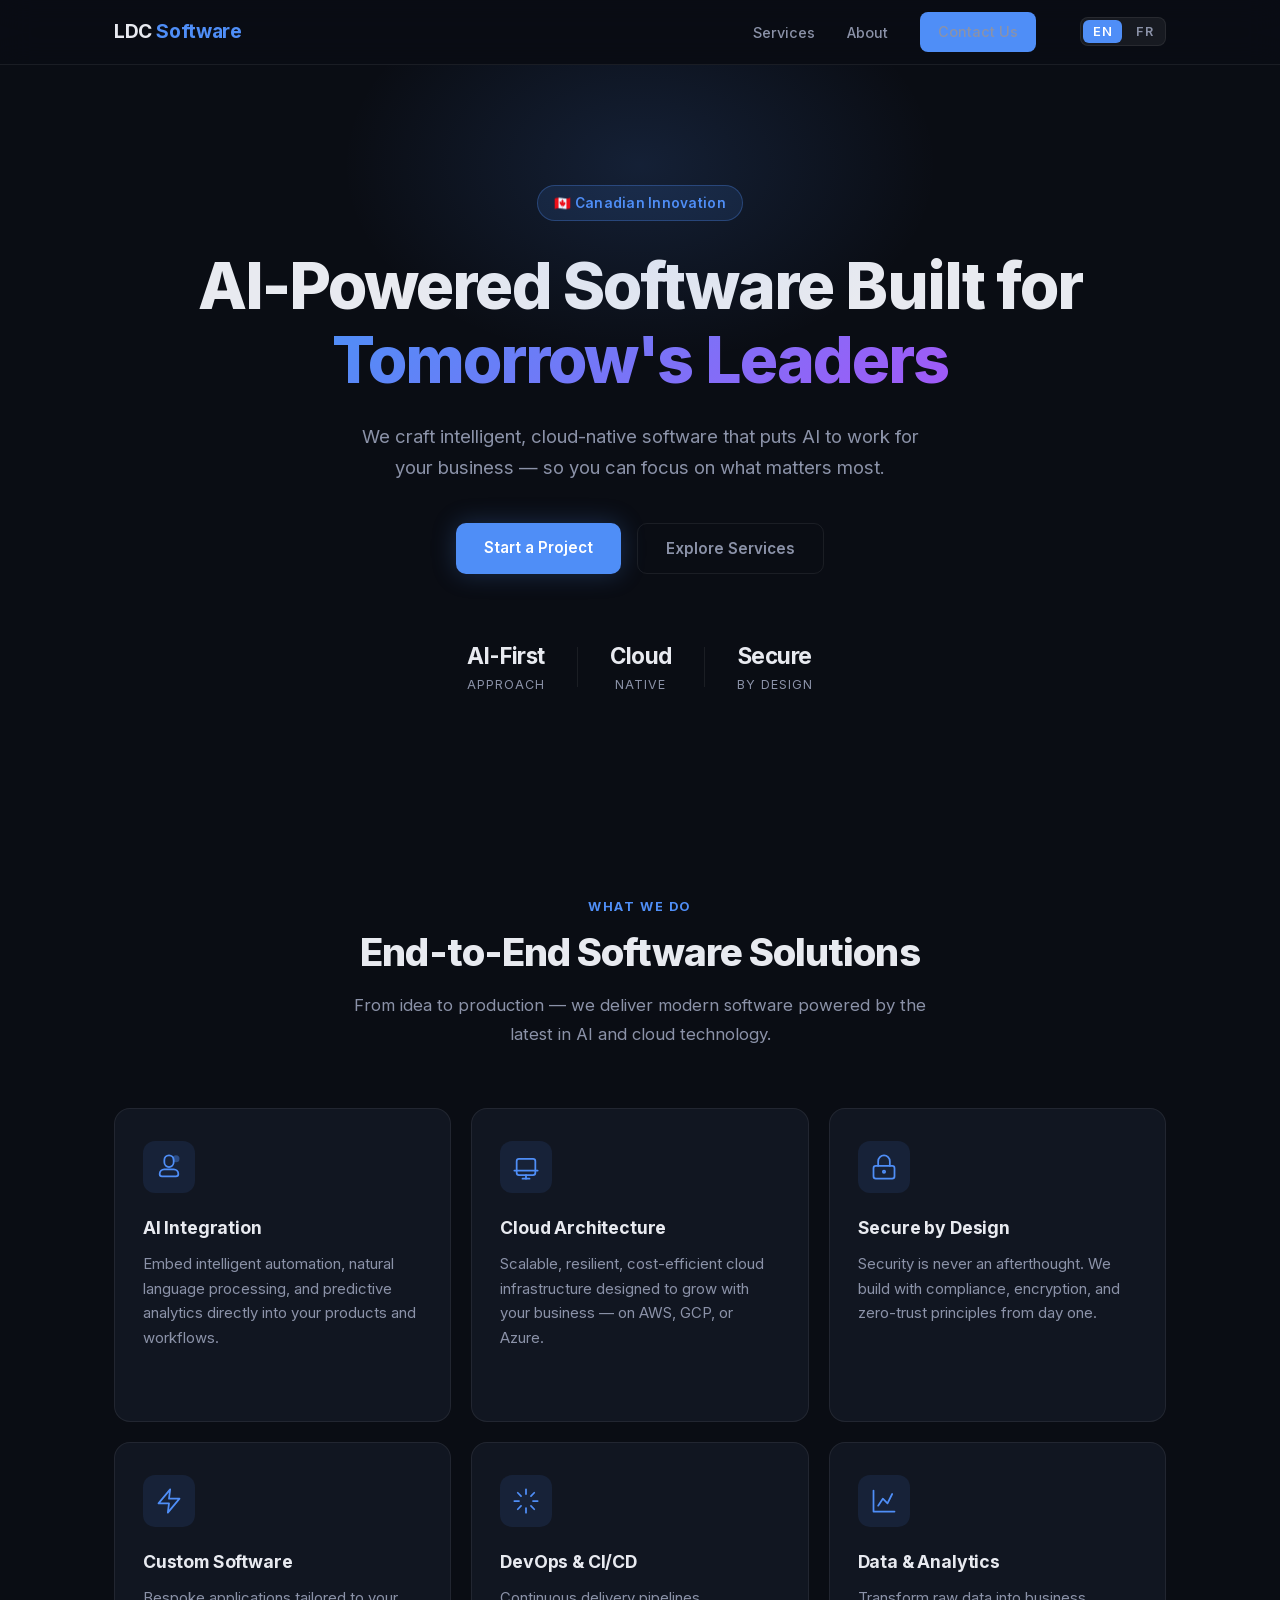
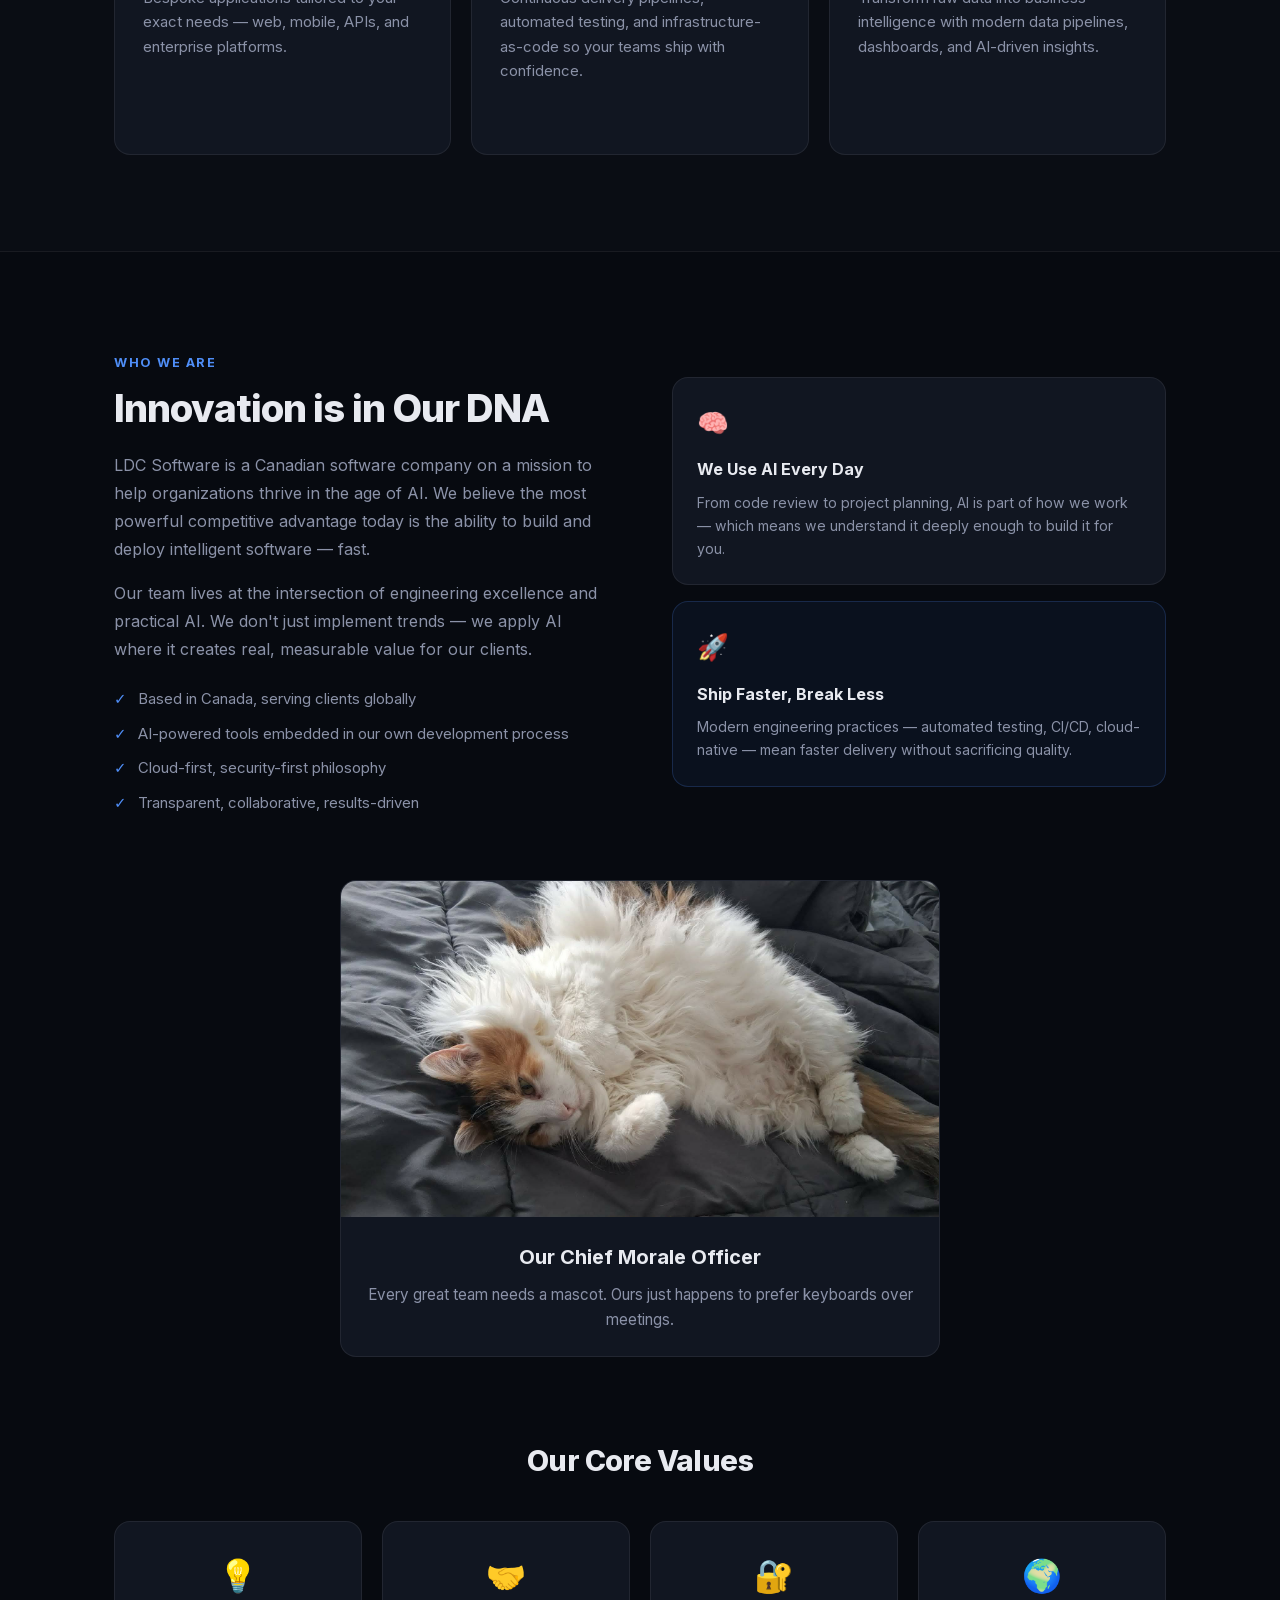
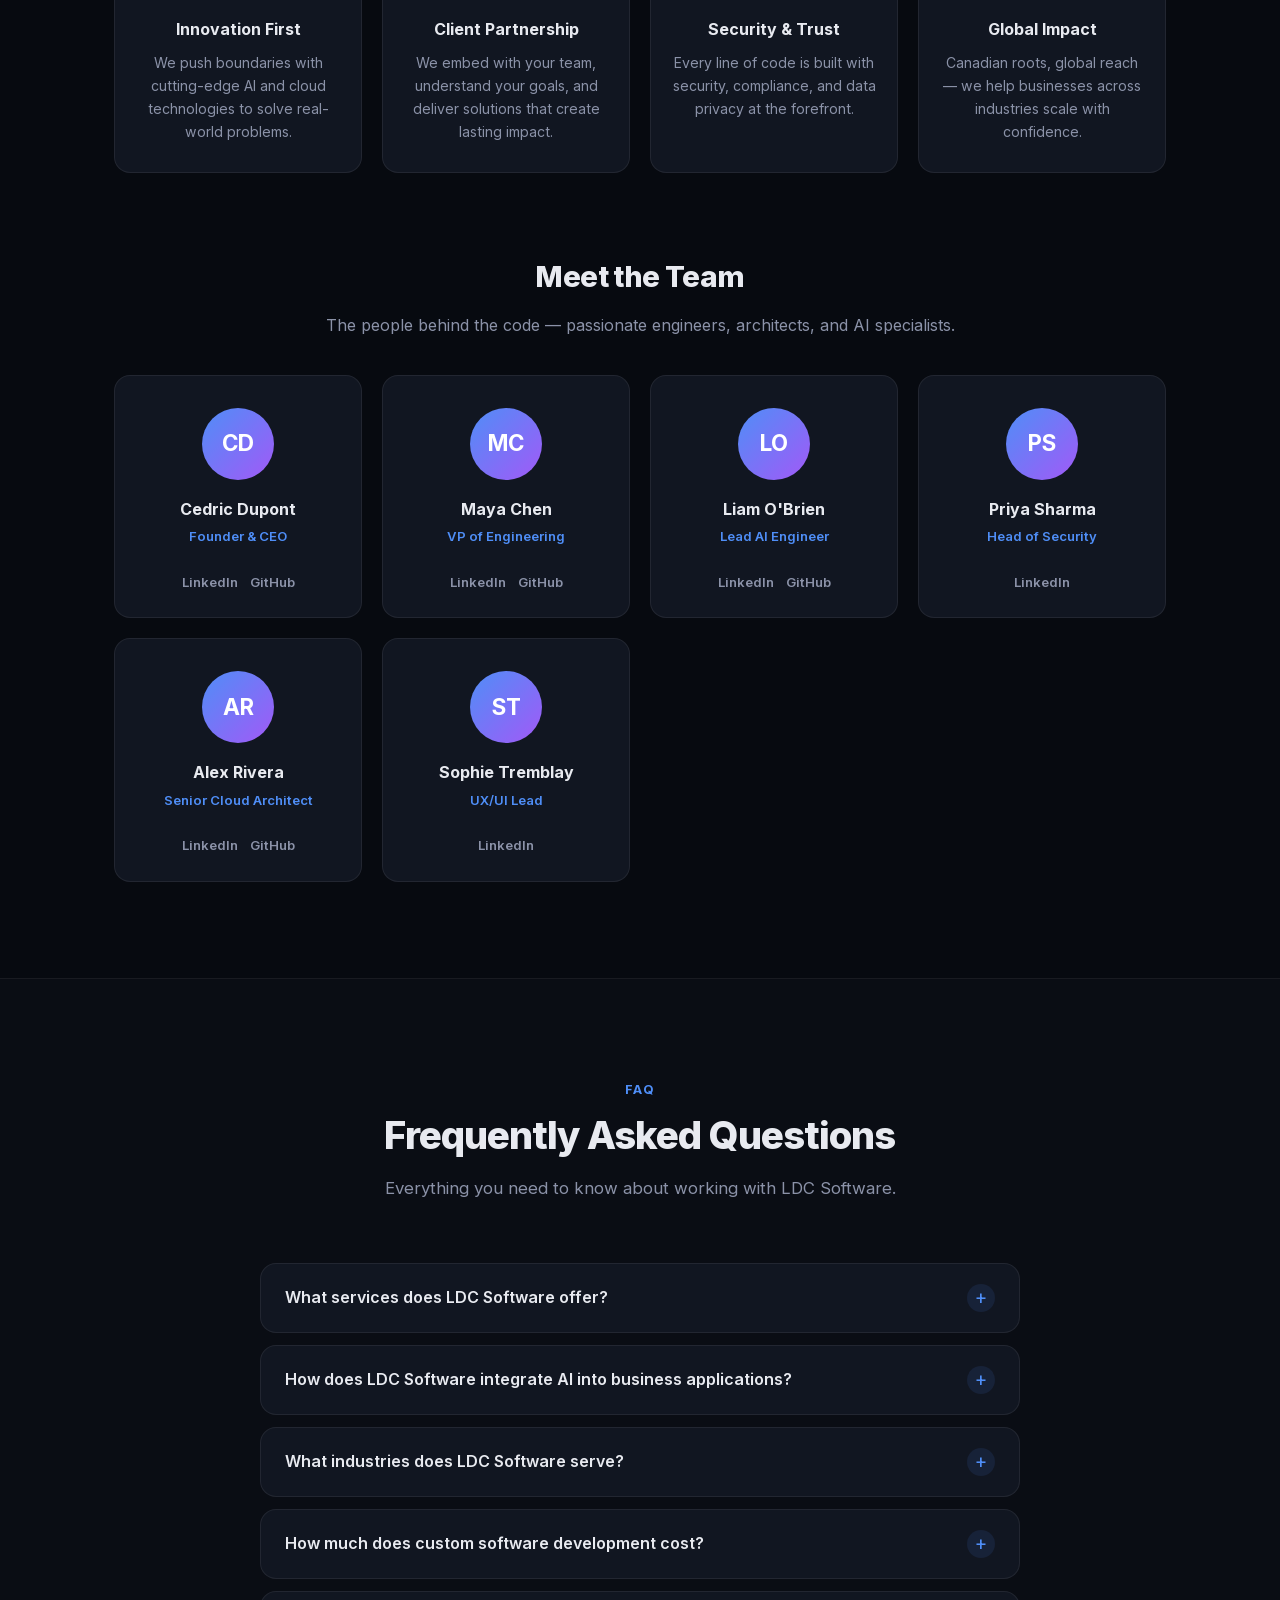
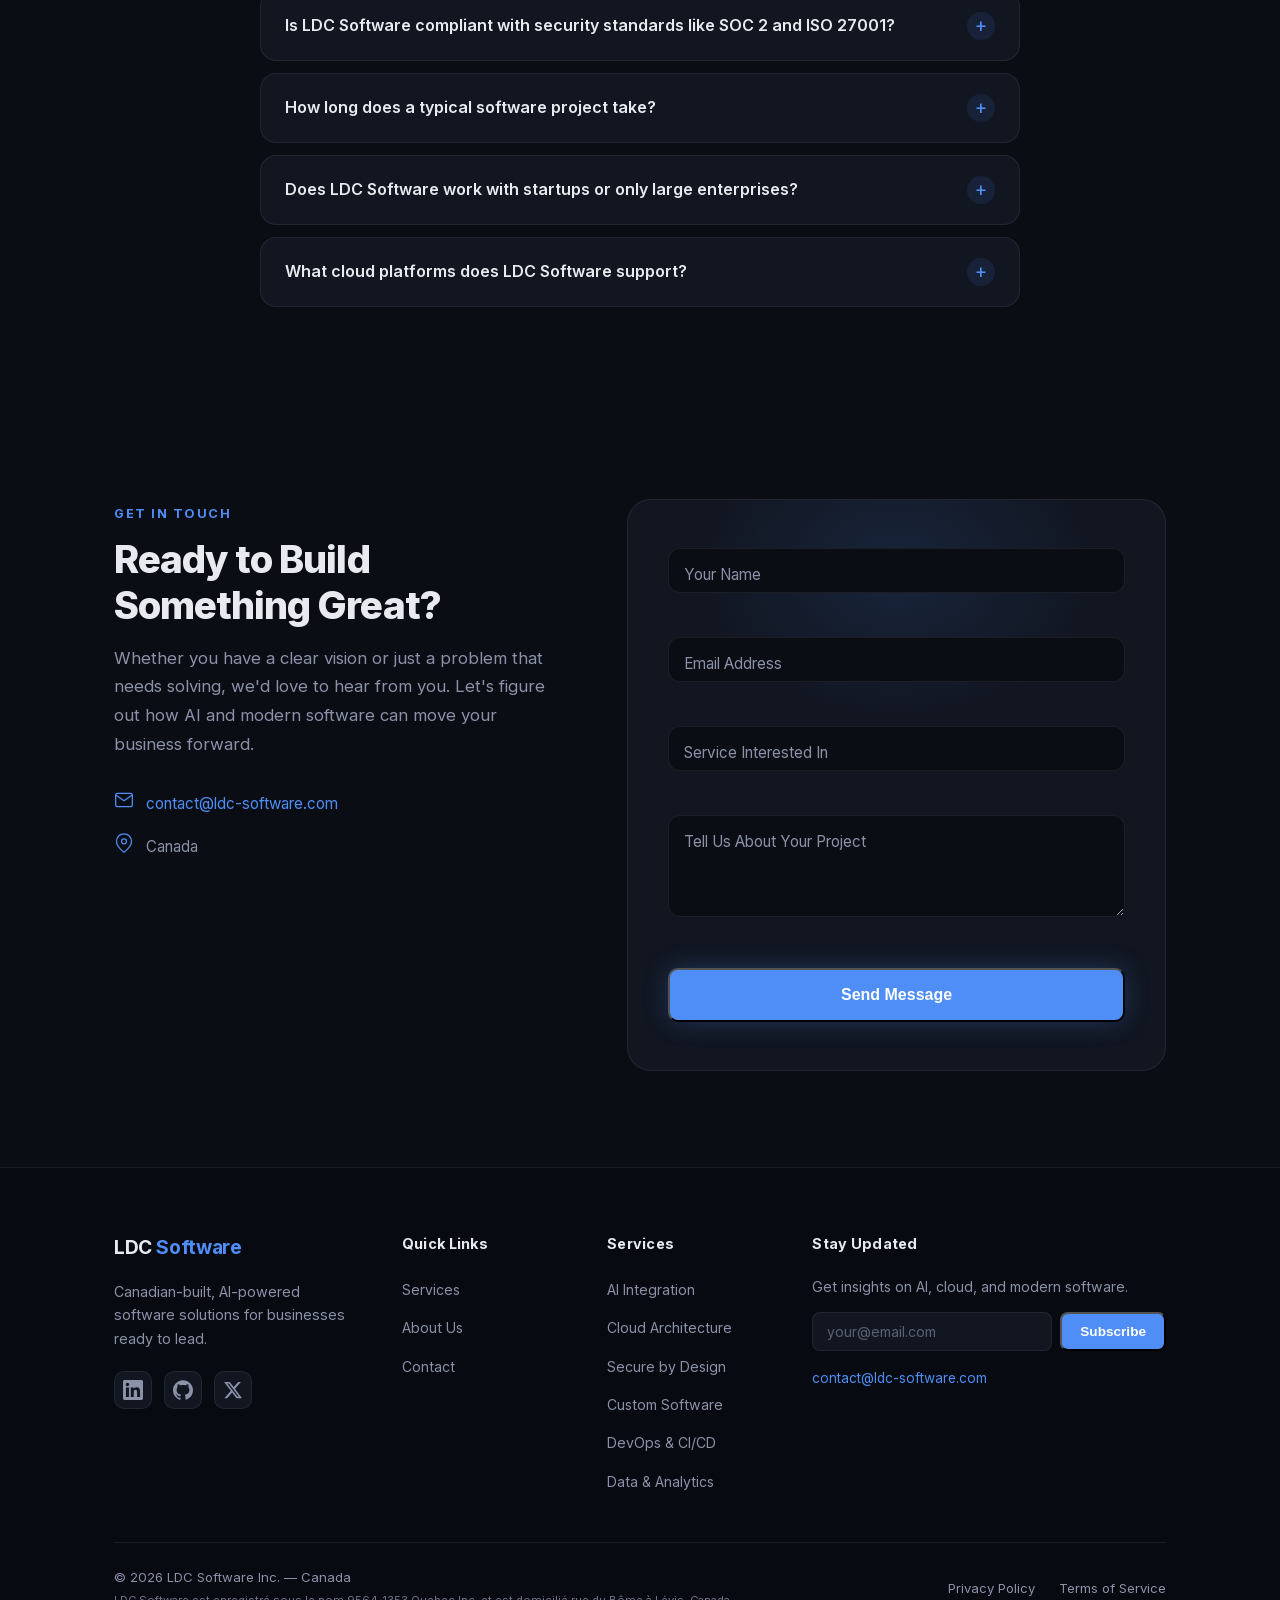
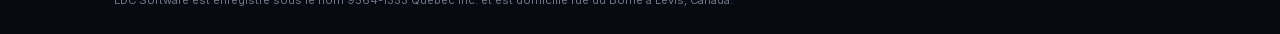
==== commit ef61c875: "chore: remove Clients and Journey sections, add legal footer" ====
--- a/index.html
+++ b/index.html
@@ -331,7 +331,6 @@
       </button>
       <ul class="nav-links" id="nav-menu" role="list">
         <li><a href="#services" class="nav-link" data-section="services" data-i18n="nav_services">Services</a></li>
-        <li><a href="#social-proof" class="nav-link" data-section="social-proof" data-i18n="nav_clients">Clients</a></li>
         <li><a href="#about" class="nav-link" data-section="about" data-i18n="nav_about">About</a></li>
         <li><a href="#contact" class="btn btn-sm" data-i18n="nav_contact">Contact Us</a></li>
         <li>
@@ -461,172 +460,6 @@
           <p class="service-desc" data-i18n="svc6_desc">Transform raw data into business intelligence with modern data pipelines, dashboards, and AI-driven insights.</p>
           <span class="service-link" data-i18n="svc_learn_html">Learn more <span aria-hidden="true">&rarr;</span></span>
         </a>
-      </div>
-    </div>
-  </section>
-
-  <!-- Social Proof -->
-  <section class="section section-dark" id="social-proof">
-    <div class="container">
-      <div class="section-header">
-        <span class="section-tag" data-i18n="proof_tag">Trusted By</span>
-        <h2 class="section-title" data-i18n="proof_title">Clients Who Build With Us</h2>
-        <p class="section-desc" data-i18n="proof_desc">
-          From startups to enterprise — our partners trust us to deliver intelligent, production-ready software.
-        </p>
-      </div>
-
-      <!-- Stats Counter -->
-      <div class="proof-stats" aria-label="Key metrics">
-        <div class="proof-stat">
-          <span class="proof-stat-number" data-target="50" data-suffix="+">0</span>
-          <span class="proof-stat-label" data-i18n="proof_stat1">Projects Delivered</span>
-        </div>
-        <div class="proof-stat">
-          <span class="proof-stat-number" data-target="98" data-suffix="%">0</span>
-          <span class="proof-stat-label" data-i18n="proof_stat2">Client Satisfaction</span>
-        </div>
-        <div class="proof-stat">
-          <span class="proof-stat-number" data-target="30" data-suffix="+">0</span>
-          <span class="proof-stat-label" data-i18n="proof_stat3">Enterprise Clients</span>
-        </div>
-        <div class="proof-stat">
-          <span class="proof-stat-number" data-target="5" data-suffix=" yrs">0</span>
-          <span class="proof-stat-label" data-i18n="proof_stat4">Industry Experience</span>
-        </div>
-      </div>
-
-      <!-- Testimonial Carousel -->
-      <div class="testimonial-carousel" role="region" aria-label="Client testimonials" aria-roledescription="carousel">
-        <div class="testimonial-track" aria-live="polite">
-          <div class="testimonial-slide active" role="group" aria-roledescription="slide" aria-label="Testimonial 1 of 4">
-            <div class="testimonial-card">
-              <div class="testimonial-stars" aria-label="5 out of 5 stars">★★★★★</div>
-              <blockquote class="testimonial-quote">
-                "LDC Software transformed our legacy systems into a modern, AI-powered platform. Their cloud expertise cut our infrastructure costs by 40% while boosting performance."
-              </blockquote>
-              <div class="testimonial-author">
-                <div class="testimonial-avatar" aria-hidden="true">SR</div>
-                <div>
-                  <p class="testimonial-name">Sarah Reynolds</p>
-                  <p class="testimonial-role">CTO, NovaTech Solutions</p>
-                </div>
-              </div>
-            </div>
-          </div>
-          <div class="testimonial-slide" role="group" aria-roledescription="slide" aria-label="Testimonial 2 of 4">
-            <div class="testimonial-card">
-              <div class="testimonial-stars" aria-label="5 out of 5 stars">★★★★★</div>
-              <blockquote class="testimonial-quote">
-                "The team delivered our custom analytics dashboard in record time. Their AI integration expertise is genuinely world-class — it's now our biggest competitive edge."
-              </blockquote>
-              <div class="testimonial-author">
-                <div class="testimonial-avatar" aria-hidden="true">MP</div>
-                <div>
-                  <p class="testimonial-name">Marcus Pelletier</p>
-                  <p class="testimonial-role">VP Engineering, DataStream Inc.</p>
-                </div>
-              </div>
-            </div>
-          </div>
-          <div class="testimonial-slide" role="group" aria-roledescription="slide" aria-label="Testimonial 3 of 4">
-            <div class="testimonial-card">
-              <div class="testimonial-stars" aria-label="5 out of 5 stars">★★★★★</div>
-              <blockquote class="testimonial-quote">
-                "Security-first is not just a buzzword with LDC. They architected our fintech platform with zero-trust principles, and we passed SOC 2 compliance on the first audit."
-              </blockquote>
-              <div class="testimonial-author">
-                <div class="testimonial-avatar" aria-hidden="true">AL</div>
-                <div>
-                  <p class="testimonial-name">Anika Larsen</p>
-                  <p class="testimonial-role">CEO, FinGuard Technologies</p>
-                </div>
-              </div>
-            </div>
-          </div>
-          <div class="testimonial-slide" role="group" aria-roledescription="slide" aria-label="Testimonial 4 of 4">
-            <div class="testimonial-card">
-              <div class="testimonial-stars" aria-label="5 out of 5 stars">★★★★★</div>
-              <blockquote class="testimonial-quote">
-                "From initial concept to production deployment, LDC was an extension of our team. Their DevOps pipeline cut our release cycle from weeks to hours."
-              </blockquote>
-              <div class="testimonial-author">
-                <div class="testimonial-avatar" aria-hidden="true">JW</div>
-                <div>
-                  <p class="testimonial-name">James Whitfield</p>
-                  <p class="testimonial-role">Director of Product, Apex Logistics</p>
-                </div>
-              </div>
-            </div>
-          </div>
-        </div>
-        <div class="testimonial-controls">
-          <button class="testimonial-btn testimonial-prev" aria-label="Previous testimonial">&larr;</button>
-          <div class="testimonial-dots" role="tablist" aria-label="Testimonial navigation">
-            <button class="testimonial-dot active" role="tab" aria-selected="true" aria-label="Show testimonial 1"></button>
-            <button class="testimonial-dot" role="tab" aria-selected="false" aria-label="Show testimonial 2"></button>
-            <button class="testimonial-dot" role="tab" aria-selected="false" aria-label="Show testimonial 3"></button>
-            <button class="testimonial-dot" role="tab" aria-selected="false" aria-label="Show testimonial 4"></button>
-          </div>
-          <button class="testimonial-btn testimonial-next" aria-label="Next testimonial">&rarr;</button>
-        </div>
-      </div>
-
-      <!-- Client Logos -->
-      <div class="client-logos" aria-label="Our clients">
-        <p class="client-logos-label">Trusted by innovative companies across Canada and beyond</p>
-        <div class="logo-bar">
-          <div class="client-logo">
-            <svg width="120" height="32" viewBox="0 0 120 32" fill="currentColor" aria-label="NovaTech">
-              <text x="10" y="22" font-family="Inter, sans-serif" font-size="14" font-weight="700">NovaTech</text>
-            </svg>
-          </div>
-          <div class="client-logo">
-            <svg width="120" height="32" viewBox="0 0 120 32" fill="currentColor" aria-label="DataStream">
-              <text x="5" y="22" font-family="Inter, sans-serif" font-size="14" font-weight="700">DataStream</text>
-            </svg>
-          </div>
-          <div class="client-logo">
-            <svg width="120" height="32" viewBox="0 0 120 32" fill="currentColor" aria-label="FinGuard">
-              <text x="15" y="22" font-family="Inter, sans-serif" font-size="14" font-weight="700">FinGuard</text>
-            </svg>
-          </div>
-          <div class="client-logo">
-            <svg width="120" height="32" viewBox="0 0 120 32" fill="currentColor" aria-label="Apex Logistics">
-              <text x="2" y="22" font-family="Inter, sans-serif" font-size="12" font-weight="700">Apex Logistics</text>
-            </svg>
-          </div>
-          <div class="client-logo">
-            <svg width="120" height="32" viewBox="0 0 120 32" fill="currentColor" aria-label="CloudNorth">
-              <text x="8" y="22" font-family="Inter, sans-serif" font-size="14" font-weight="700">CloudNorth</text>
-            </svg>
-          </div>
-          <div class="client-logo">
-            <svg width="120" height="32" viewBox="0 0 120 32" fill="currentColor" aria-label="MapleSoft AI">
-              <text x="2" y="22" font-family="Inter, sans-serif" font-size="12" font-weight="700">MapleSoft AI</text>
-            </svg>
-          </div>
-        </div>
-      </div>
-
-      <!-- Trust Badges -->
-      <div class="trust-badges" aria-label="Trust certifications">
-        <div class="trust-badge">
-          <span class="trust-badge-icon">🔒</span>
-          <span class="trust-badge-text">SOC 2 Compliant</span>
-        </div>
-        <div class="trust-badge">
-          <span class="trust-badge-icon">☁️</span>
-          <span class="trust-badge-text">AWS Partner</span>
-        </div>
-        <div class="trust-badge">
-          <span class="trust-badge-icon">🛡️</span>
-          <span class="trust-badge-text">ISO 27001</span>
-        </div>
-        <div class="trust-badge">
-          <span class="trust-badge-icon">🇨🇦</span>
-          <span class="trust-badge-text">Canadian Owned</span>
-        </div>
       </div>
     </div>
   </section>
@@ -709,53 +542,6 @@
             <div class="value-icon">🌍</div>
             <h4 class="value-title">Global Impact</h4>
             <p class="value-desc">Canadian roots, global reach — we help businesses across industries scale with confidence.</p>
-          </div>
-        </div>
-      </div>
-
-      <!-- Timeline / Milestones -->
-      <div class="timeline-section" aria-label="Company milestones">
-        <h3 class="timeline-heading">Our Journey</h3>
-        <div class="timeline">
-          <div class="timeline-item reveal-on-scroll" data-year="2021">
-            <div class="timeline-marker"></div>
-            <div class="timeline-content">
-              <span class="timeline-year">2021</span>
-              <h4>Founded in Canada</h4>
-              <p>LDC Software launched with a vision to bring AI-powered solutions to businesses of all sizes.</p>
-            </div>
-          </div>
-          <div class="timeline-item reveal-on-scroll" data-year="2022">
-            <div class="timeline-marker"></div>
-            <div class="timeline-content">
-              <span class="timeline-year">2022</span>
-              <h4>First Enterprise Client</h4>
-              <p>Secured our first major enterprise partnership, delivering a custom AI analytics platform.</p>
-            </div>
-          </div>
-          <div class="timeline-item reveal-on-scroll" data-year="2023">
-            <div class="timeline-marker"></div>
-            <div class="timeline-content">
-              <span class="timeline-year">2023</span>
-              <h4>SOC 2 Certified</h4>
-              <p>Achieved SOC 2 compliance, reinforcing our commitment to security and data protection.</p>
-            </div>
-          </div>
-          <div class="timeline-item reveal-on-scroll" data-year="2024">
-            <div class="timeline-marker"></div>
-            <div class="timeline-content">
-              <span class="timeline-year">2024</span>
-              <h4>AWS Advanced Partner</h4>
-              <p>Recognized as an AWS Advanced Technology Partner, expanding our cloud capabilities.</p>
-            </div>
-          </div>
-          <div class="timeline-item reveal-on-scroll" data-year="2025">
-            <div class="timeline-marker"></div>
-            <div class="timeline-content">
-              <span class="timeline-year">2025</span>
-              <h4>50+ Projects Delivered</h4>
-              <p>Crossed the milestone of 50 successful projects across fintech, healthtech, and logistics.</p>
-            </div>
           </div>
         </div>
       </div>
@@ -969,7 +755,6 @@
           <ul class="footer-links">
             <li><a href="#services">Services</a></li>
             <li><a href="#about">About Us</a></li>
-            <li><a href="#social-proof">Clients</a></li>
             <li><a href="#contact">Contact</a></li>
           </ul>
         </div>
@@ -1004,7 +789,7 @@
 
       <!-- Bottom Bar -->
       <div class="footer-bottom">
-        <p class="footer-copy">&copy; 2026 LDC Software Inc. &mdash; Canada</p>
+        <p class="footer-copy">&copy; 2026 LDC Software Inc. &mdash; Canada<br><span style="font-size: 0.85em; opacity: 0.8;">LDC Software est enregistré sous le nom 9564-1353 Quebec Inc. et est domicilié rue du Bôme à Lévis, Canada.</span></p>
         <div class="footer-legal">
           <a href="#">Privacy Policy</a>
           <a href="#">Terms of Service</a>
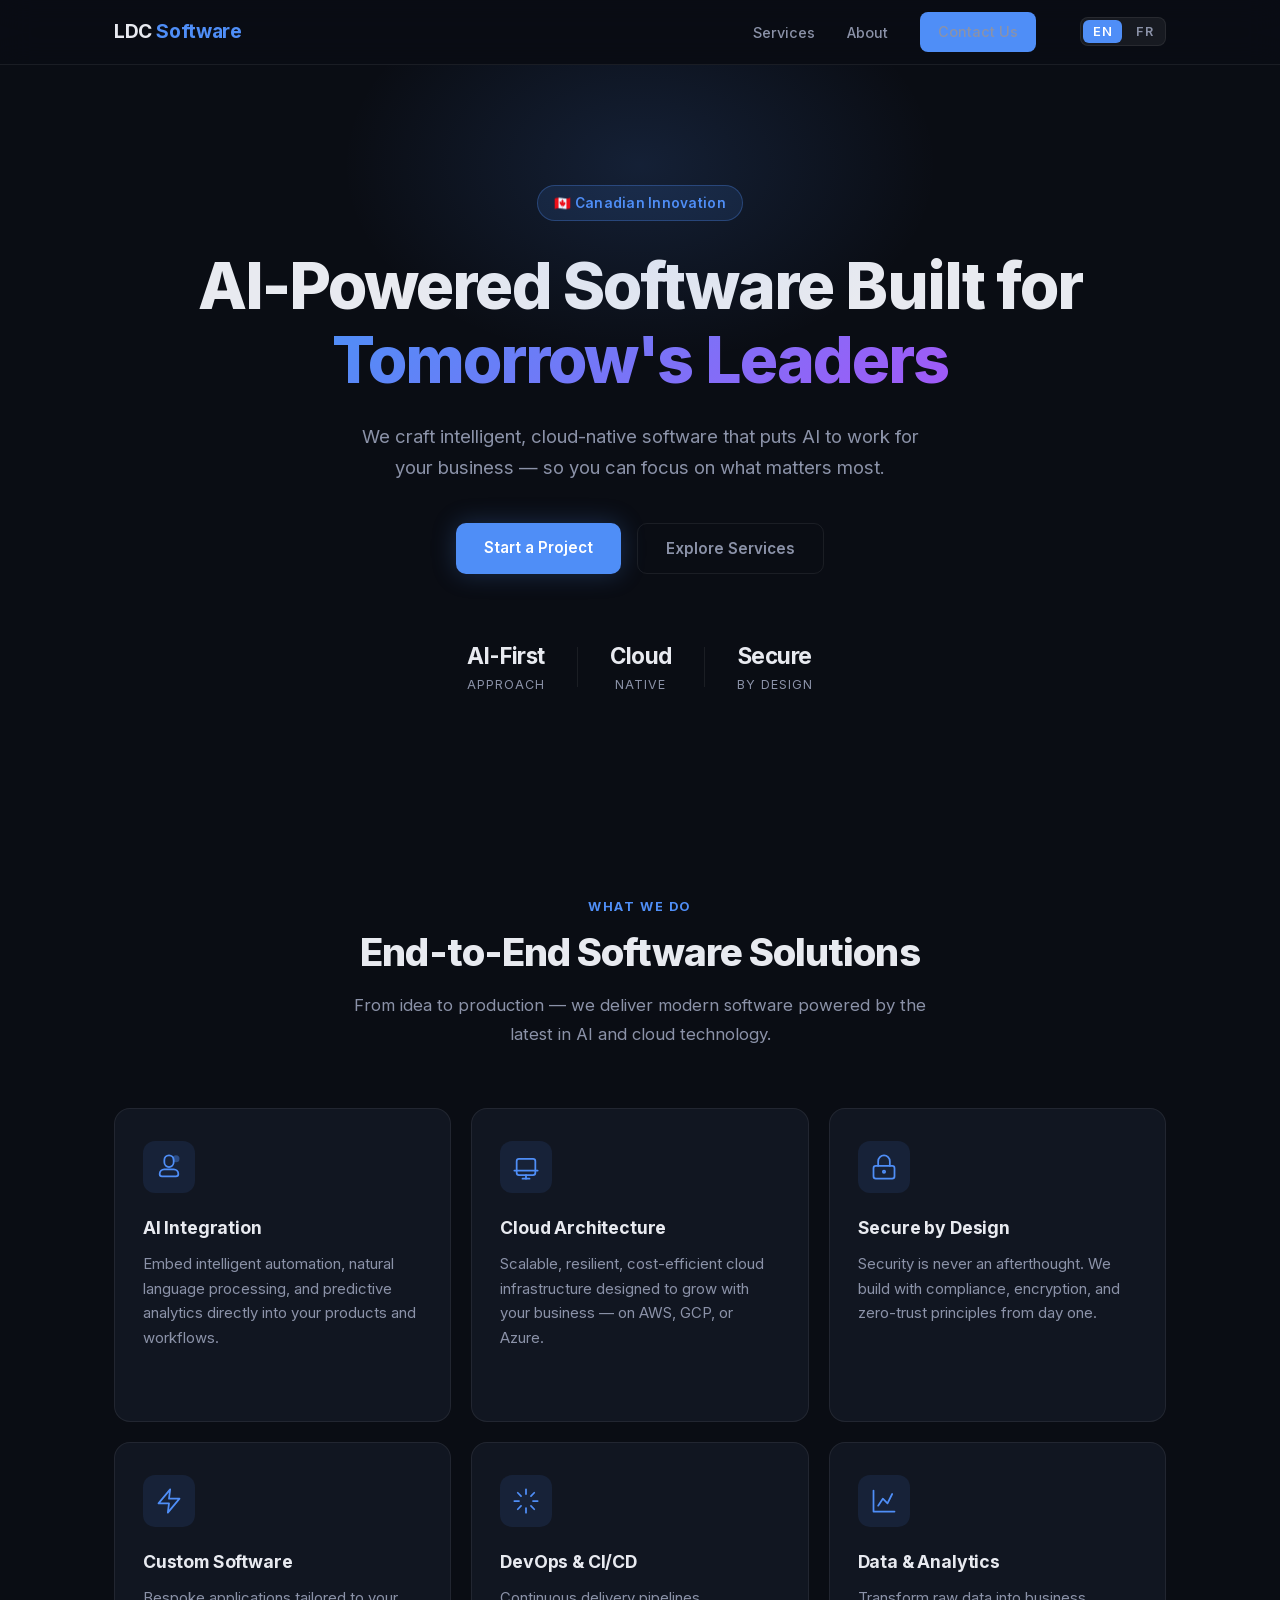
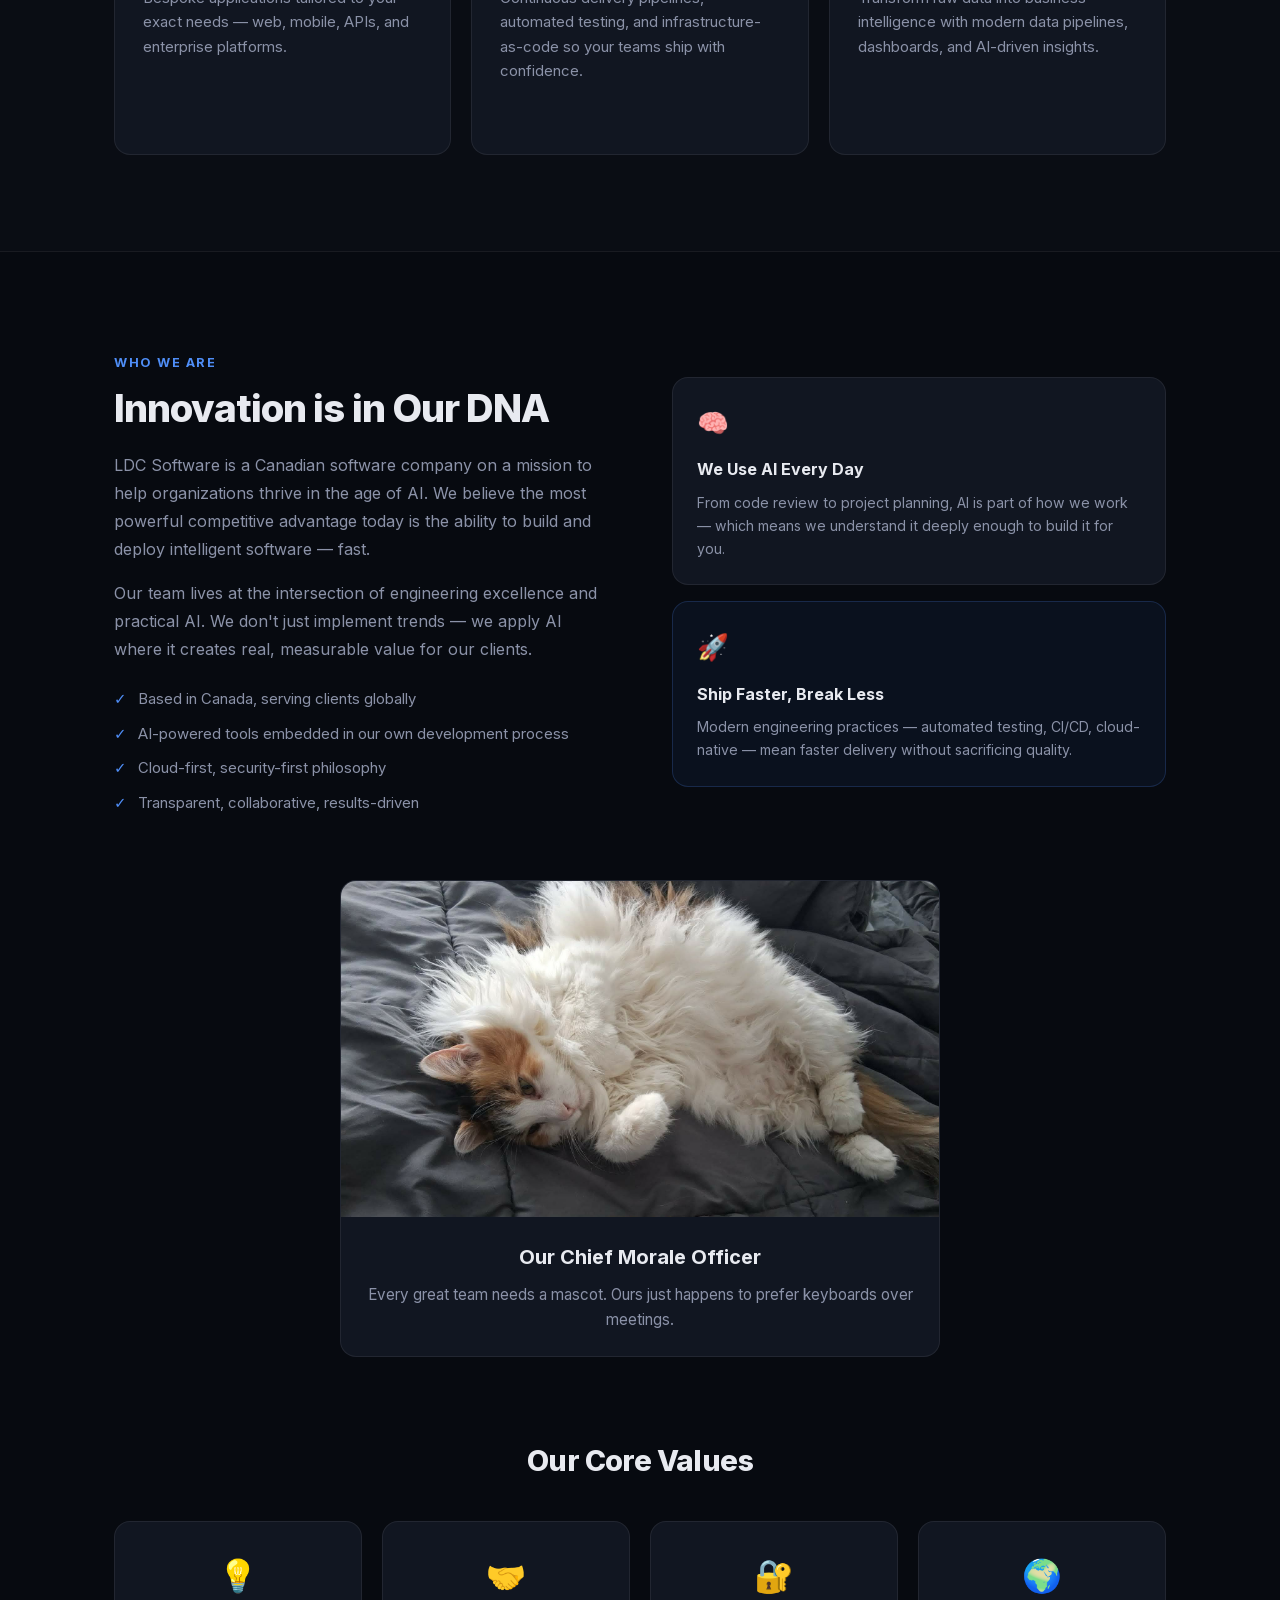
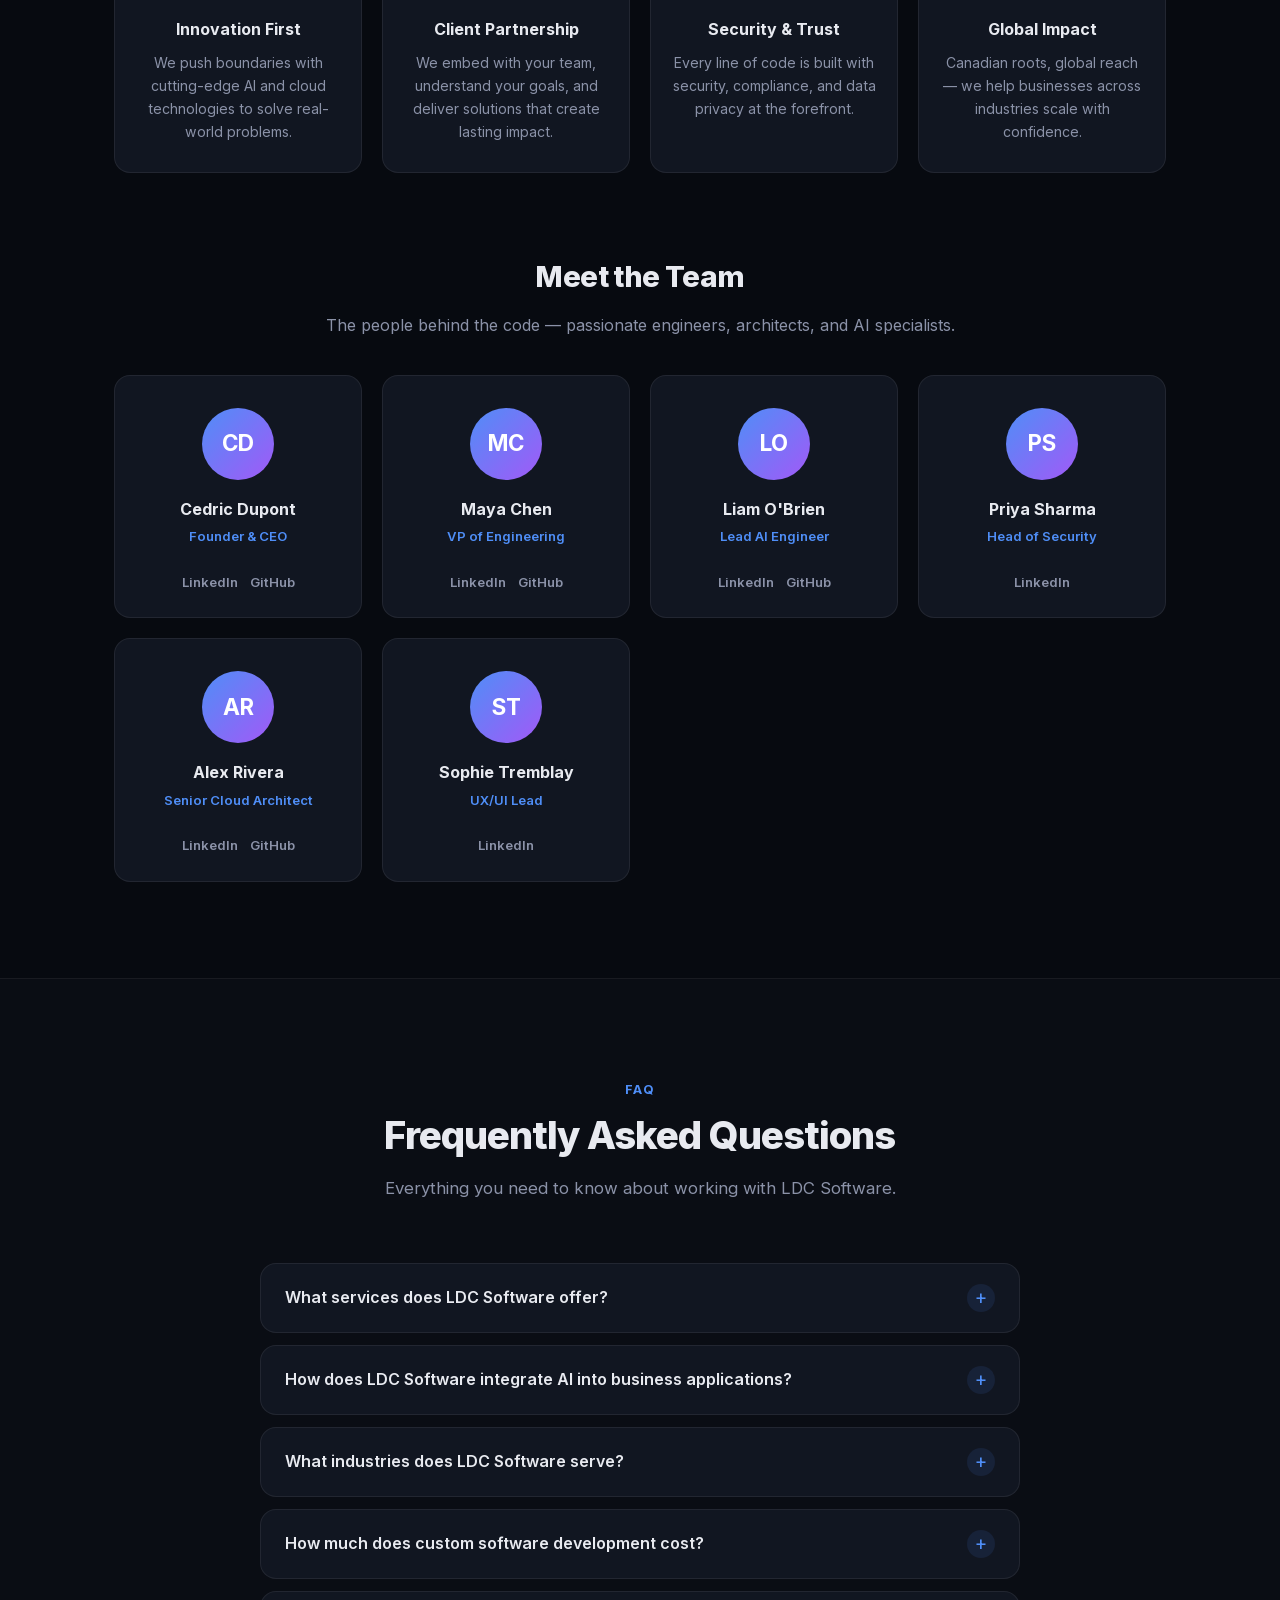
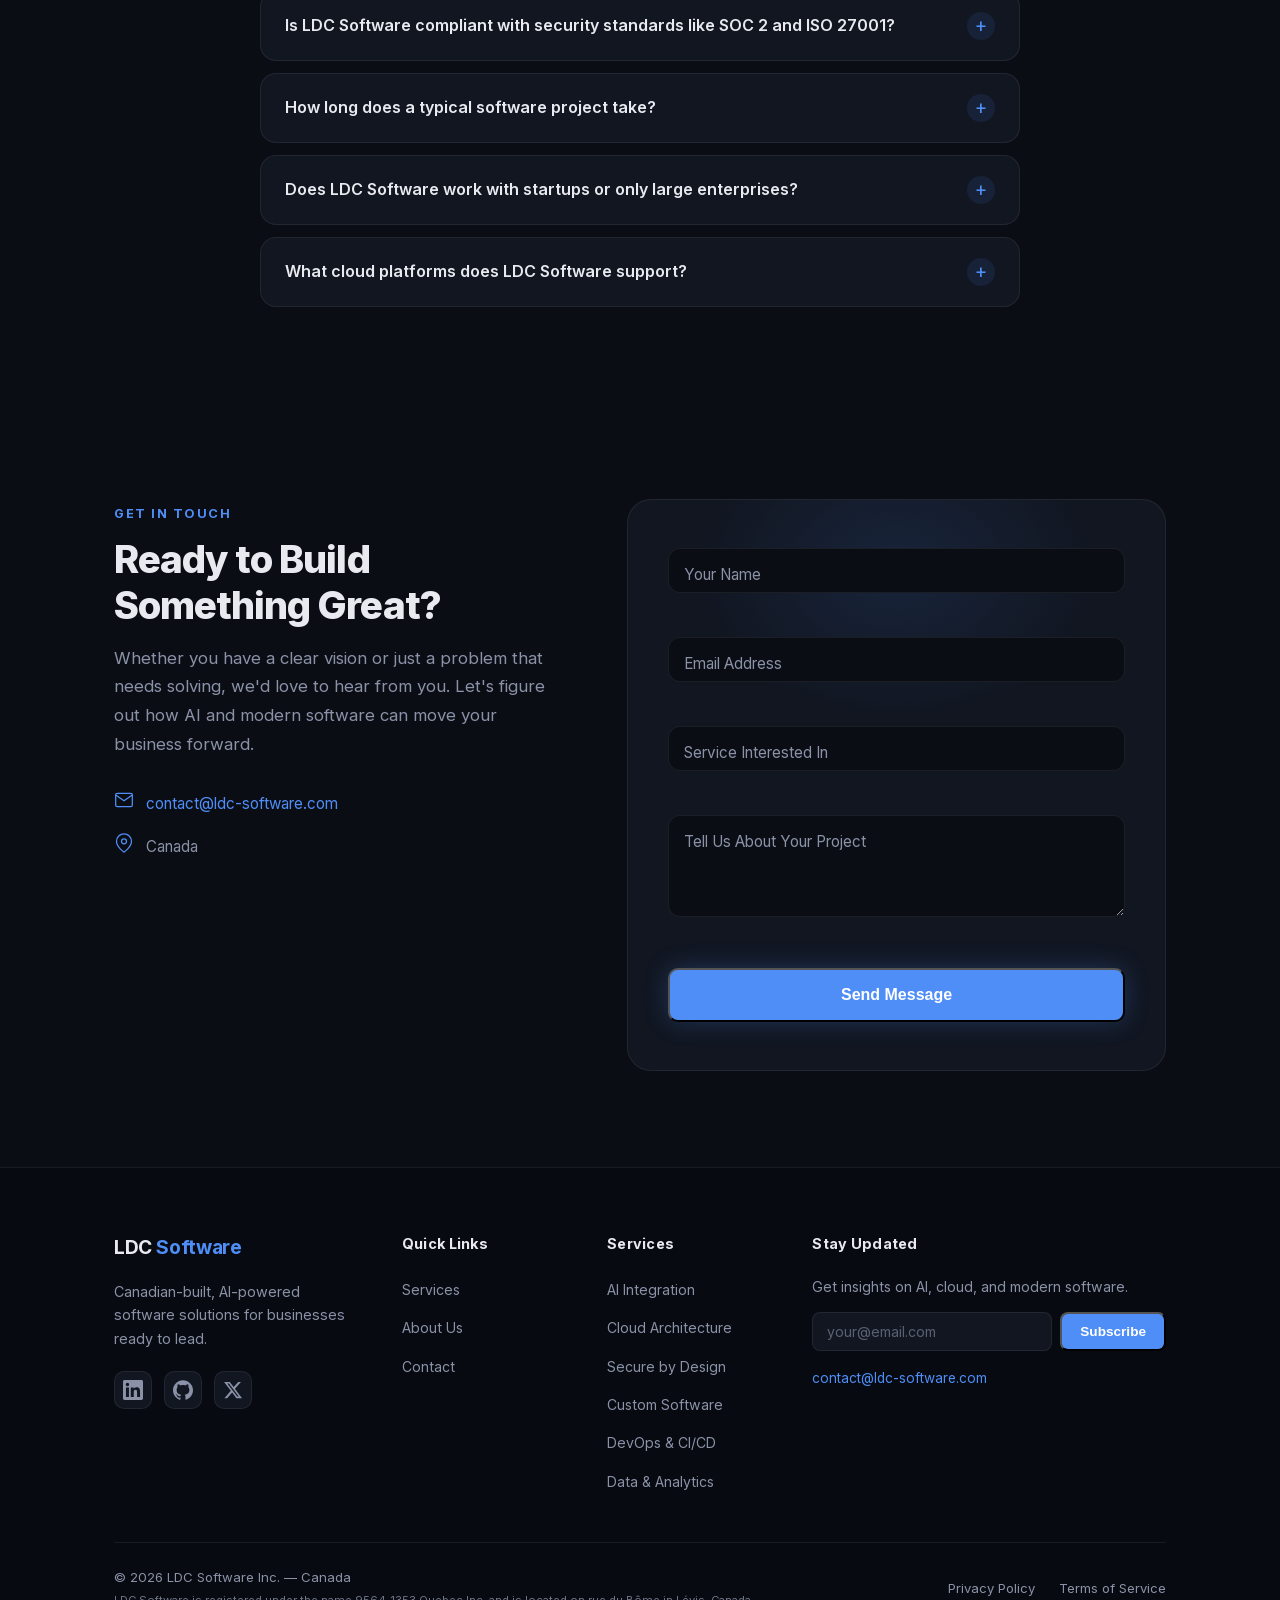
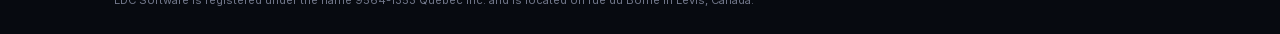
==== commit 48644774: "fix(i18n): translate footer legal notice in English" ====
--- a/index.html
+++ b/index.html
@@ -521,35 +521,35 @@
 
       <!-- Company Values -->
       <div class="values-section" aria-label="Our values">
-        <h3 class="values-heading">Our Core Values</h3>
+        <h3 class="values-heading" data-i18n="values_heading">Our Core Values</h3>
         <div class="values-grid">
           <div class="value-card reveal-on-scroll">
             <div class="value-icon">💡</div>
-            <h4 class="value-title">Innovation First</h4>
-            <p class="value-desc">We push boundaries with cutting-edge AI and cloud technologies to solve real-world problems.</p>
+            <h4 class="value-title" data-i18n="value1_title">Innovation First</h4>
+            <p class="value-desc" data-i18n="value1_desc">We push boundaries with cutting-edge AI and cloud technologies to solve real-world problems.</p>
           </div>
           <div class="value-card reveal-on-scroll">
             <div class="value-icon">🤝</div>
-            <h4 class="value-title">Client Partnership</h4>
-            <p class="value-desc">We embed with your team, understand your goals, and deliver solutions that create lasting impact.</p>
+            <h4 class="value-title" data-i18n="value2_title">Client Partnership</h4>
+            <p class="value-desc" data-i18n="value2_desc">We embed with your team, understand your goals, and deliver solutions that create lasting impact.</p>
           </div>
           <div class="value-card reveal-on-scroll">
             <div class="value-icon">🔐</div>
-            <h4 class="value-title">Security & Trust</h4>
-            <p class="value-desc">Every line of code is built with security, compliance, and data privacy at the forefront.</p>
+            <h4 class="value-title" data-i18n="value3_title">Security & Trust</h4>
+            <p class="value-desc" data-i18n="value3_desc">Every line of code is built with security, compliance, and data privacy at the forefront.</p>
           </div>
           <div class="value-card reveal-on-scroll">
             <div class="value-icon">🌍</div>
-            <h4 class="value-title">Global Impact</h4>
-            <p class="value-desc">Canadian roots, global reach — we help businesses across industries scale with confidence.</p>
+            <h4 class="value-title" data-i18n="value4_title">Global Impact</h4>
+            <p class="value-desc" data-i18n="value4_desc">Canadian roots, global reach — we help businesses across industries scale with confidence.</p>
           </div>
         </div>
       </div>
 
       <!-- Team Grid -->
       <div class="team-section" aria-label="Our team">
-        <h3 class="team-heading">Meet the Team</h3>
-        <p class="team-subtitle">The people behind the code — passionate engineers, architects, and AI specialists.</p>
+        <h3 class="team-heading" data-i18n="team_heading">Meet the Team</h3>
+        <p class="team-subtitle" data-i18n="team_subtitle">The people behind the code — passionate engineers, architects, and AI specialists.</p>
         <div class="team-grid" id="team-grid">
           <!-- Rendered by JS from data -->
         </div>
@@ -751,17 +751,17 @@
 
         <!-- Quick Links -->
         <div class="footer-col">
-          <h4 class="footer-col-title">Quick Links</h4>
+          <h4 class="footer-col-title" data-i18n="footer_quick_links">Quick Links</h4>
           <ul class="footer-links">
-            <li><a href="#services">Services</a></li>
-            <li><a href="#about">About Us</a></li>
-            <li><a href="#contact">Contact</a></li>
+            <li><a href="#services" data-i18n="nav_services">Services</a></li>
+            <li><a href="#about" data-i18n="nav_about">About Us</a></li>
+            <li><a href="#contact" data-i18n="nav_contact">Contact</a></li>
           </ul>
         </div>
 
         <!-- Services -->
         <div class="footer-col">
-          <h4 class="footer-col-title">Services</h4>
+          <h4 class="footer-col-title" data-i18n="footer_services">Services</h4>
           <ul class="footer-links">
             <li><a href="/services/ai-integration/">AI Integration</a></li>
             <li><a href="/services/cloud-architecture/">Cloud Architecture</a></li>
@@ -774,12 +774,12 @@
 
         <!-- Contact & Newsletter -->
         <div class="footer-col">
-          <h4 class="footer-col-title">Stay Updated</h4>
-          <p class="footer-newsletter-desc">Get insights on AI, cloud, and modern software.</p>
+          <h4 class="footer-col-title" data-i18n="footer_stay_updated">Stay Updated</h4>
+          <p class="footer-newsletter-desc" data-i18n="footer_newsletter_desc">Get insights on AI, cloud, and modern software.</p>
           <form class="footer-newsletter" aria-label="Newsletter signup">
             <label for="footer-email" class="sr-only">Email address</label>
             <input type="email" id="footer-email" class="footer-email-input" placeholder="your@email.com" required autocomplete="email" />
-            <button type="submit" class="btn btn-sm footer-subscribe-btn">Subscribe</button>
+            <button type="submit" class="btn btn-sm footer-subscribe-btn" data-i18n="footer_subscribe">Subscribe</button>
           </form>
           <p class="footer-contact-line">
             <a href="mailto:contact@ldc-software.com">contact@ldc-software.com</a>
@@ -789,10 +789,10 @@
 
       <!-- Bottom Bar -->
       <div class="footer-bottom">
-        <p class="footer-copy">&copy; 2026 LDC Software Inc. &mdash; Canada<br><span style="font-size: 0.85em; opacity: 0.8;">LDC Software est enregistré sous le nom 9564-1353 Quebec Inc. et est domicilié rue du Bôme à Lévis, Canada.</span></p>
+        <p class="footer-copy">&copy; 2026 LDC Software Inc. &mdash; Canada<br><span style="font-size: 0.85em; opacity: 0.8;" data-i18n="footer_legal_notice">LDC Software is registered under the name 9564-1353 Quebec Inc. and is located on rue du Bôme in Lévis, Canada.</span></p>
         <div class="footer-legal">
-          <a href="#">Privacy Policy</a>
-          <a href="#">Terms of Service</a>
+          <a href="#" data-i18n="footer_privacy">Privacy Policy</a>
+          <a href="#" data-i18n="footer_terms">Terms of Service</a>
         </div>
       </div>
     </div>
